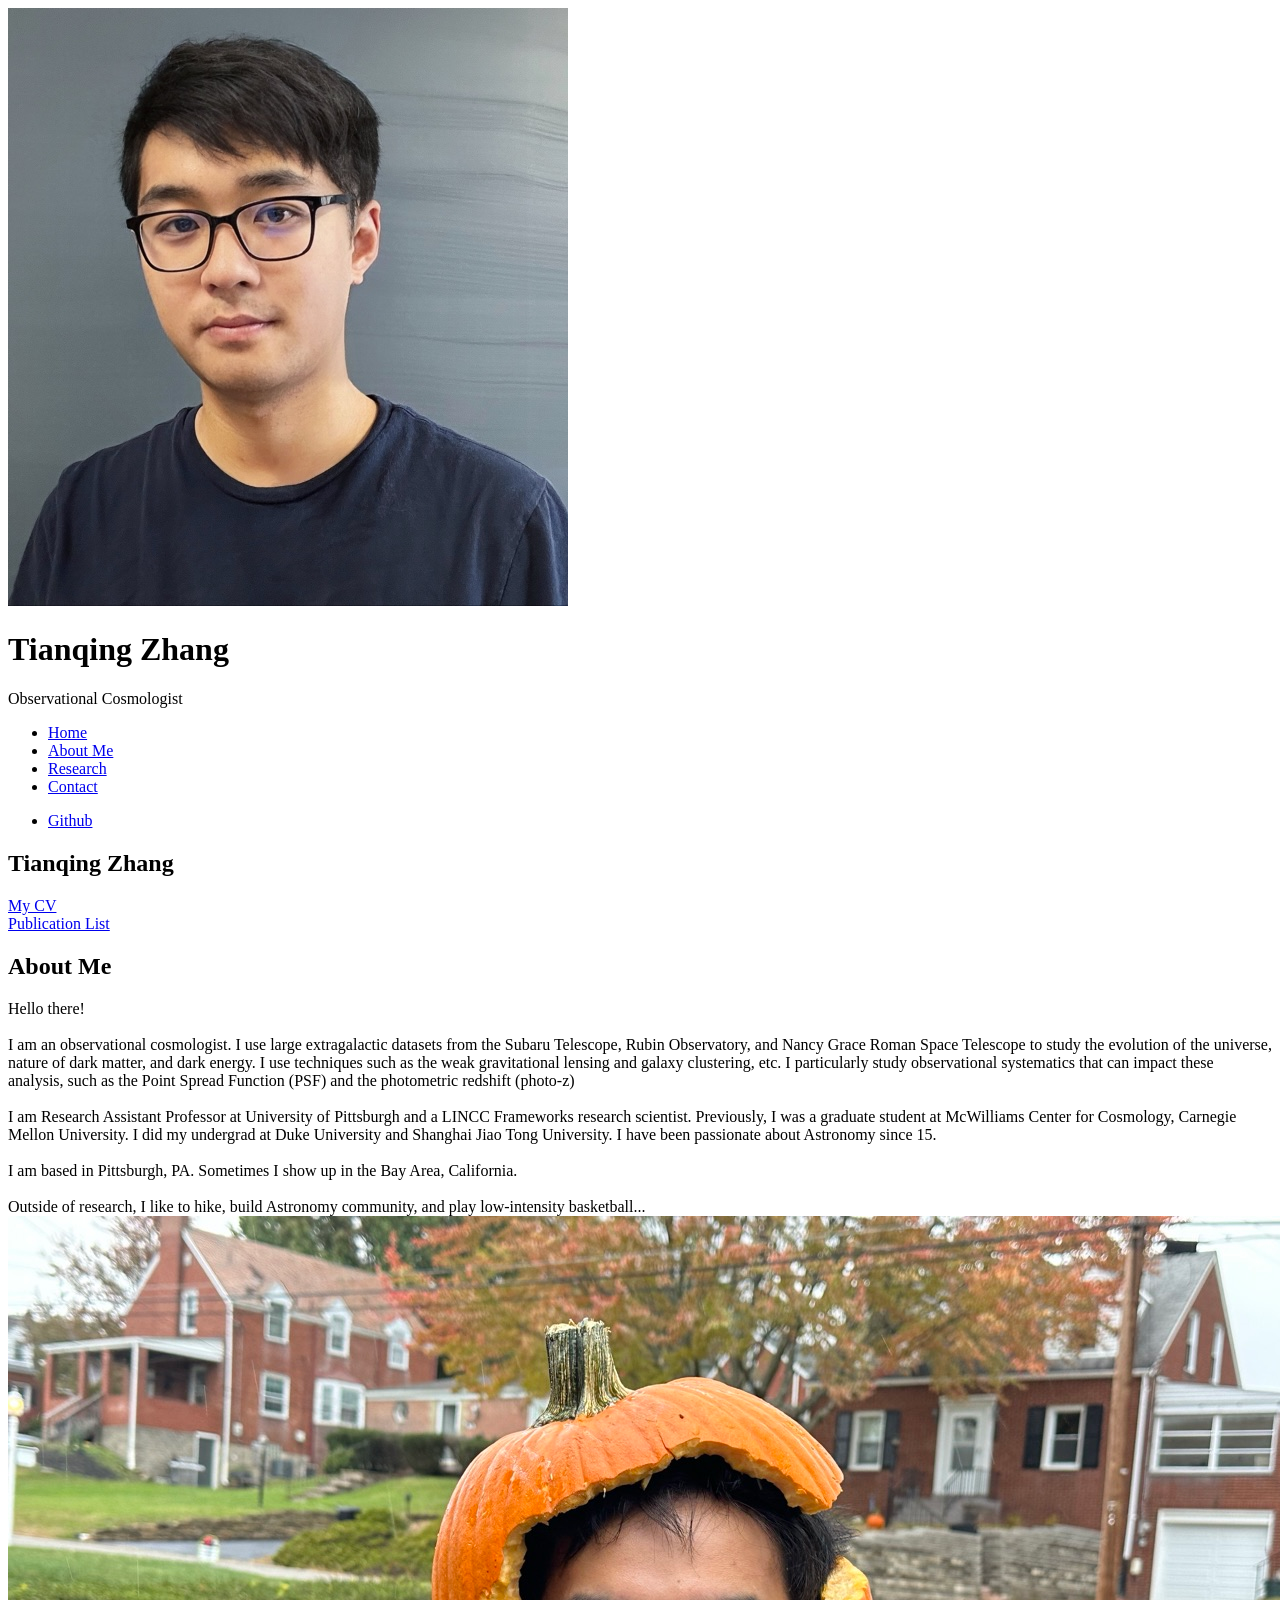
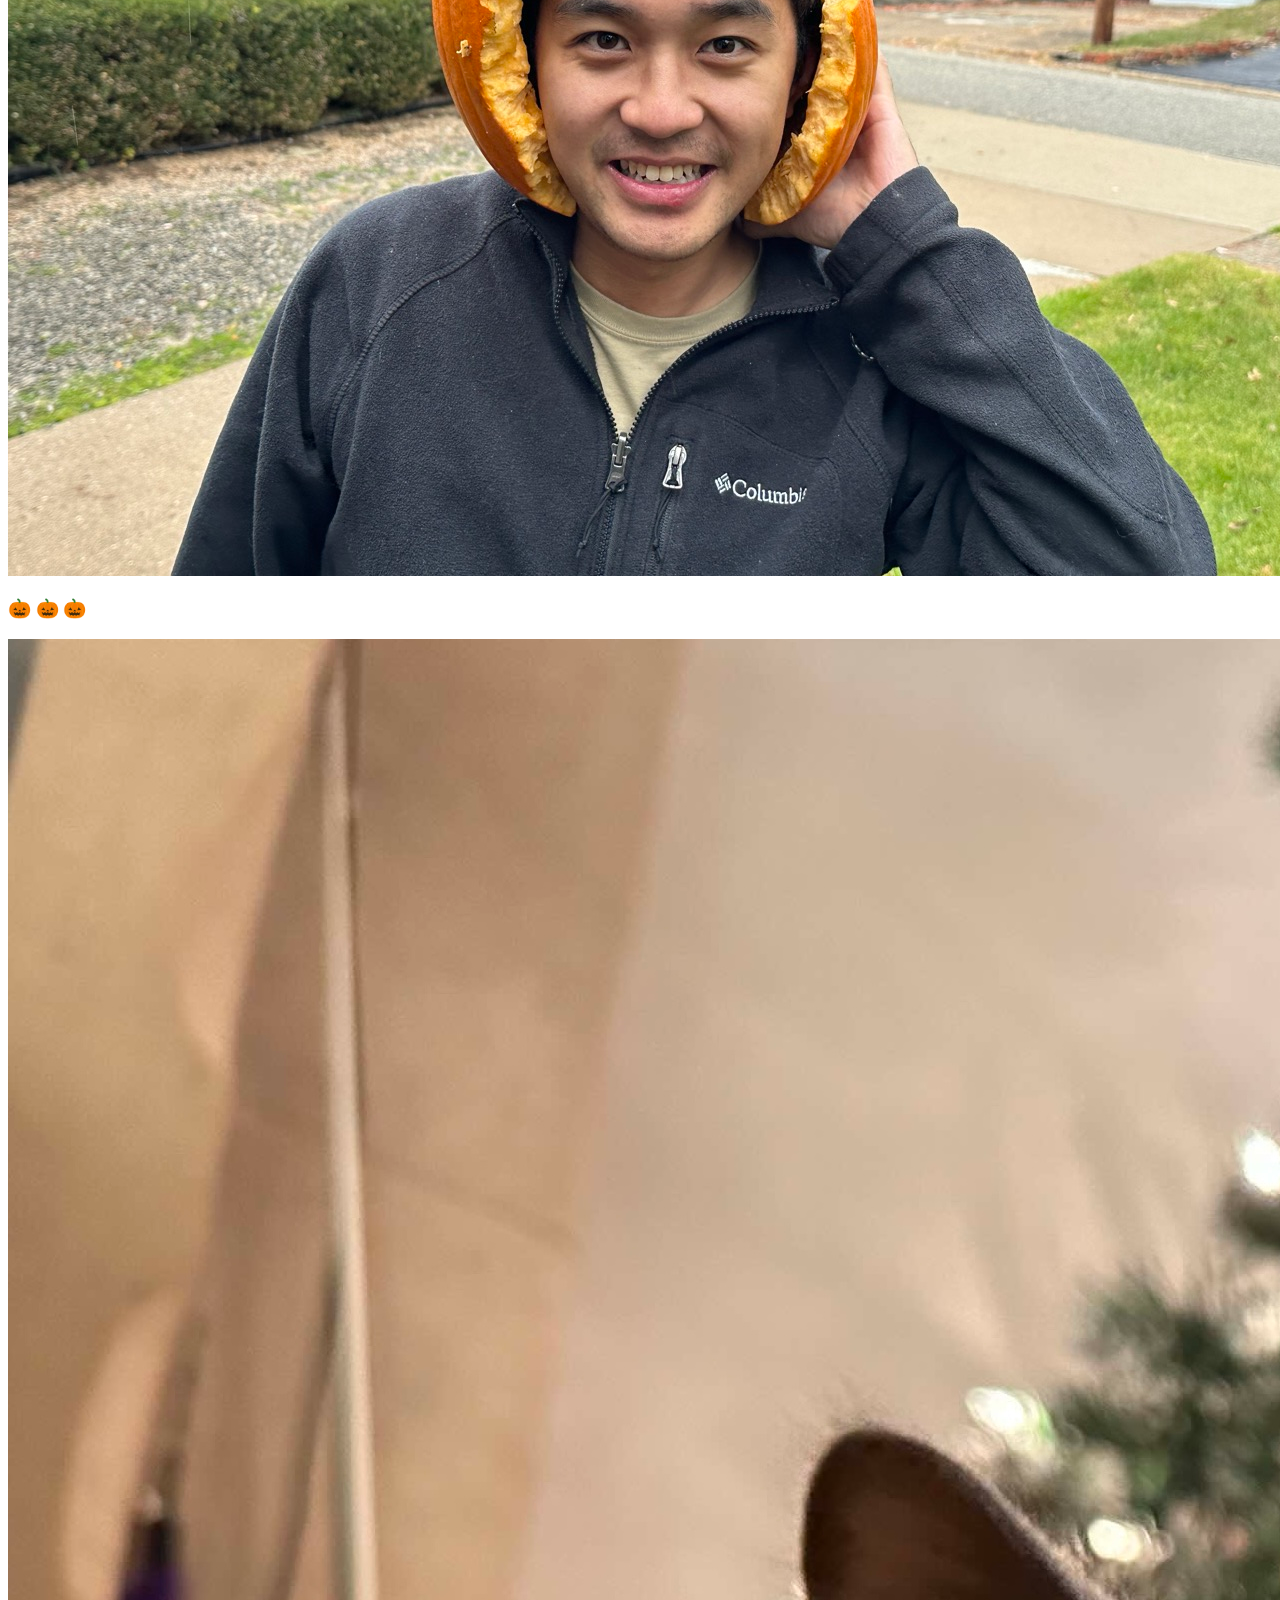
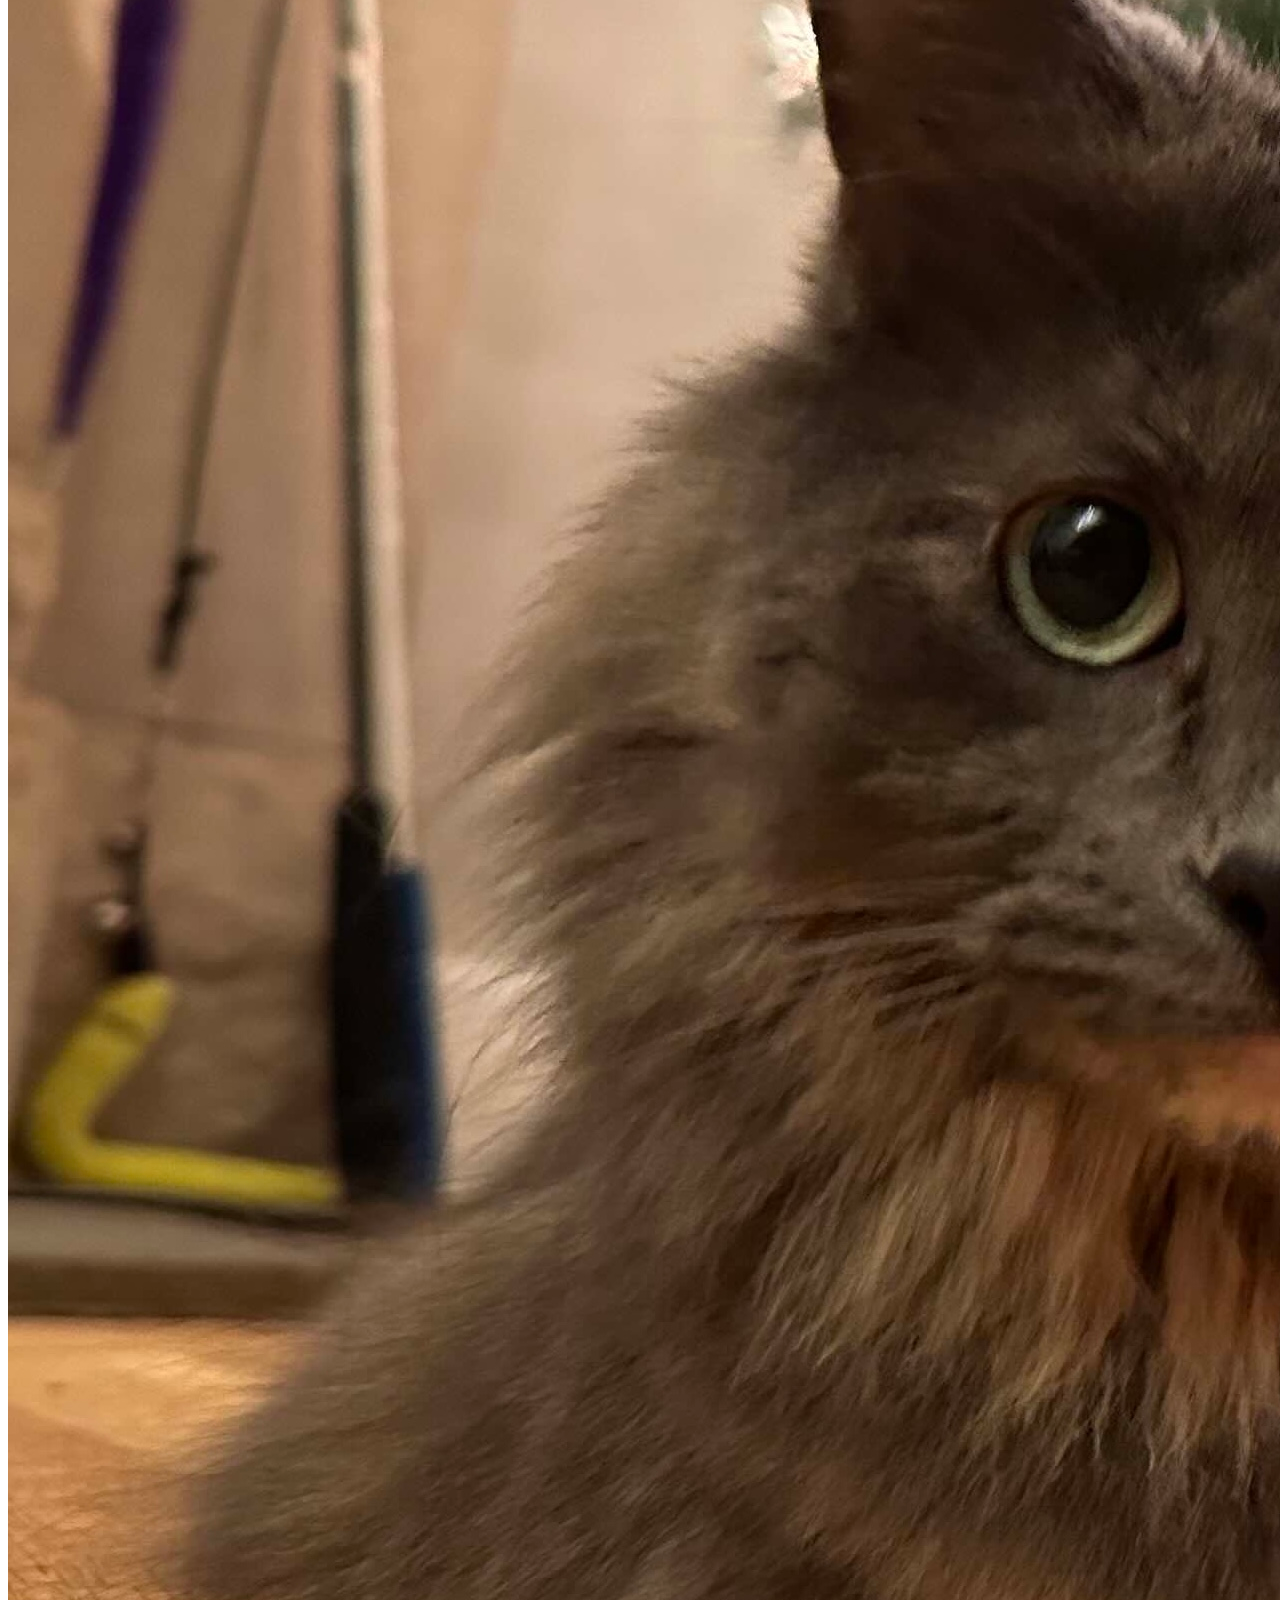
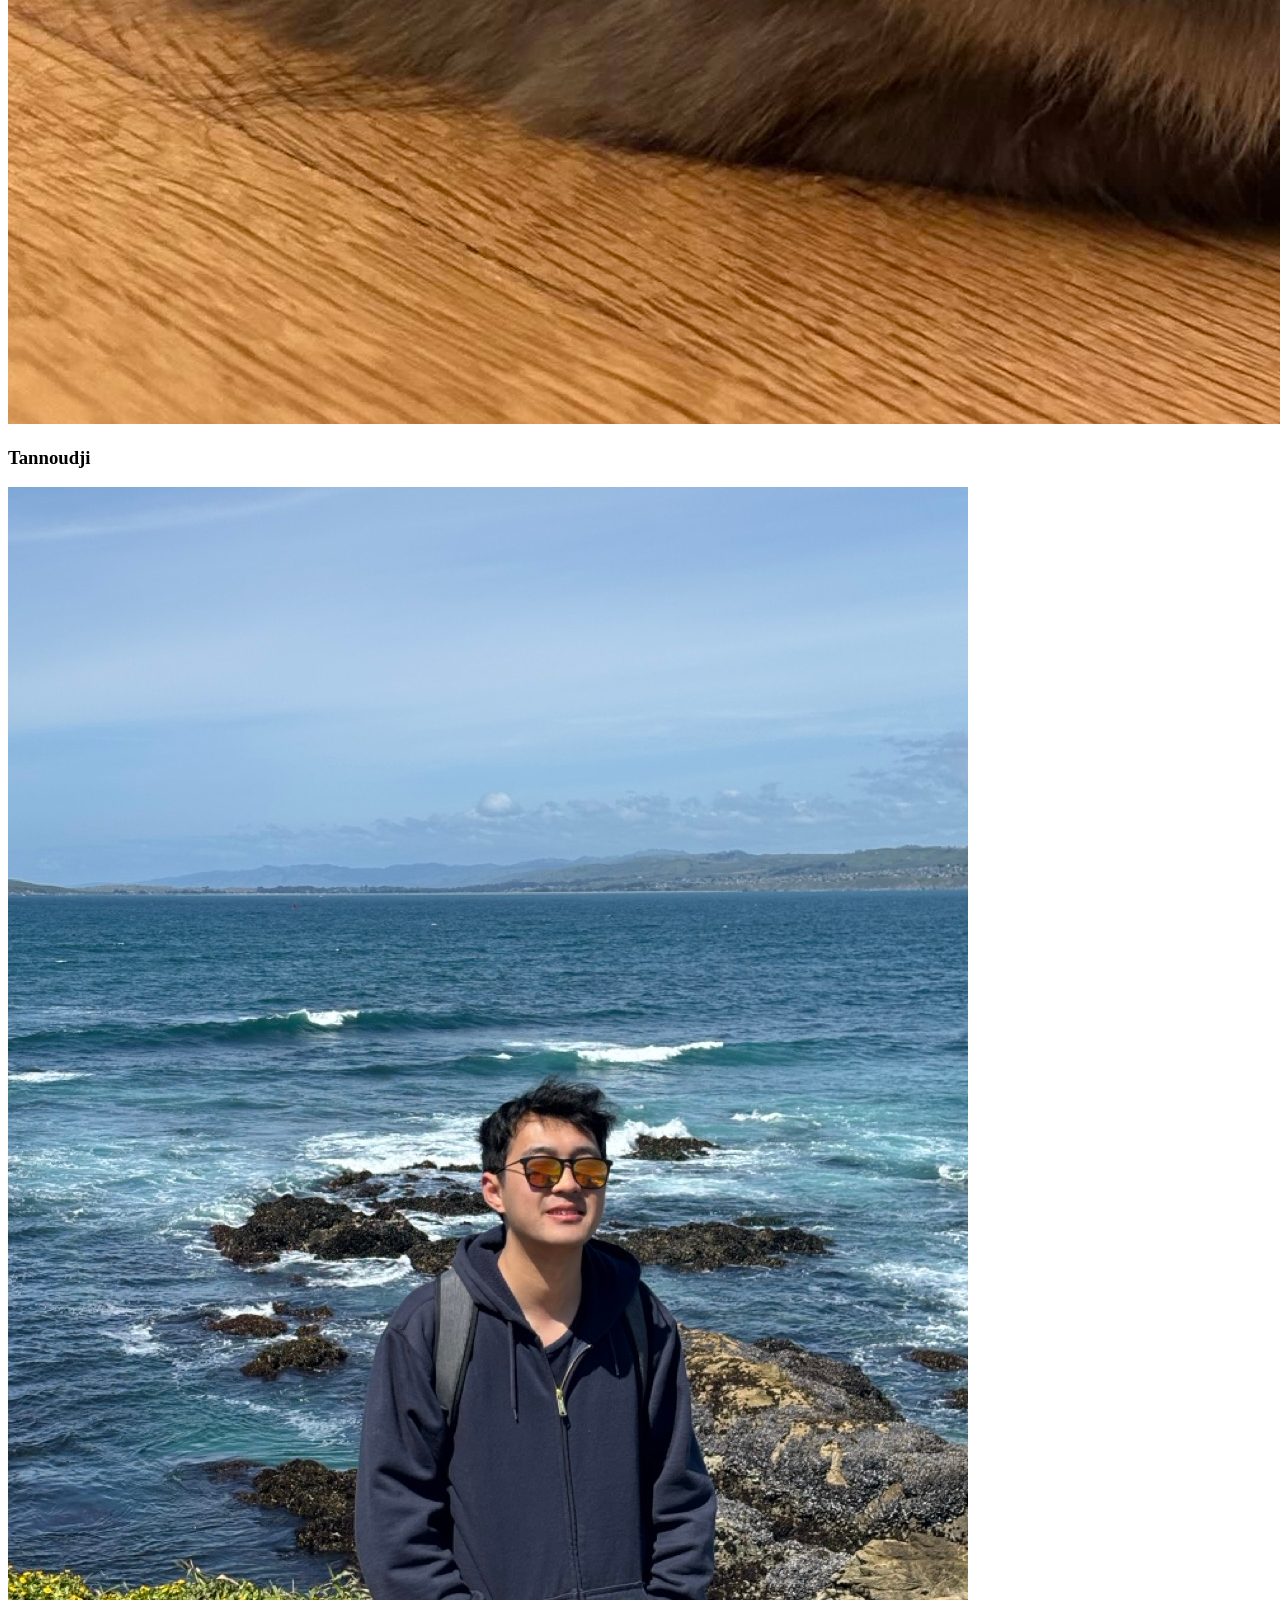
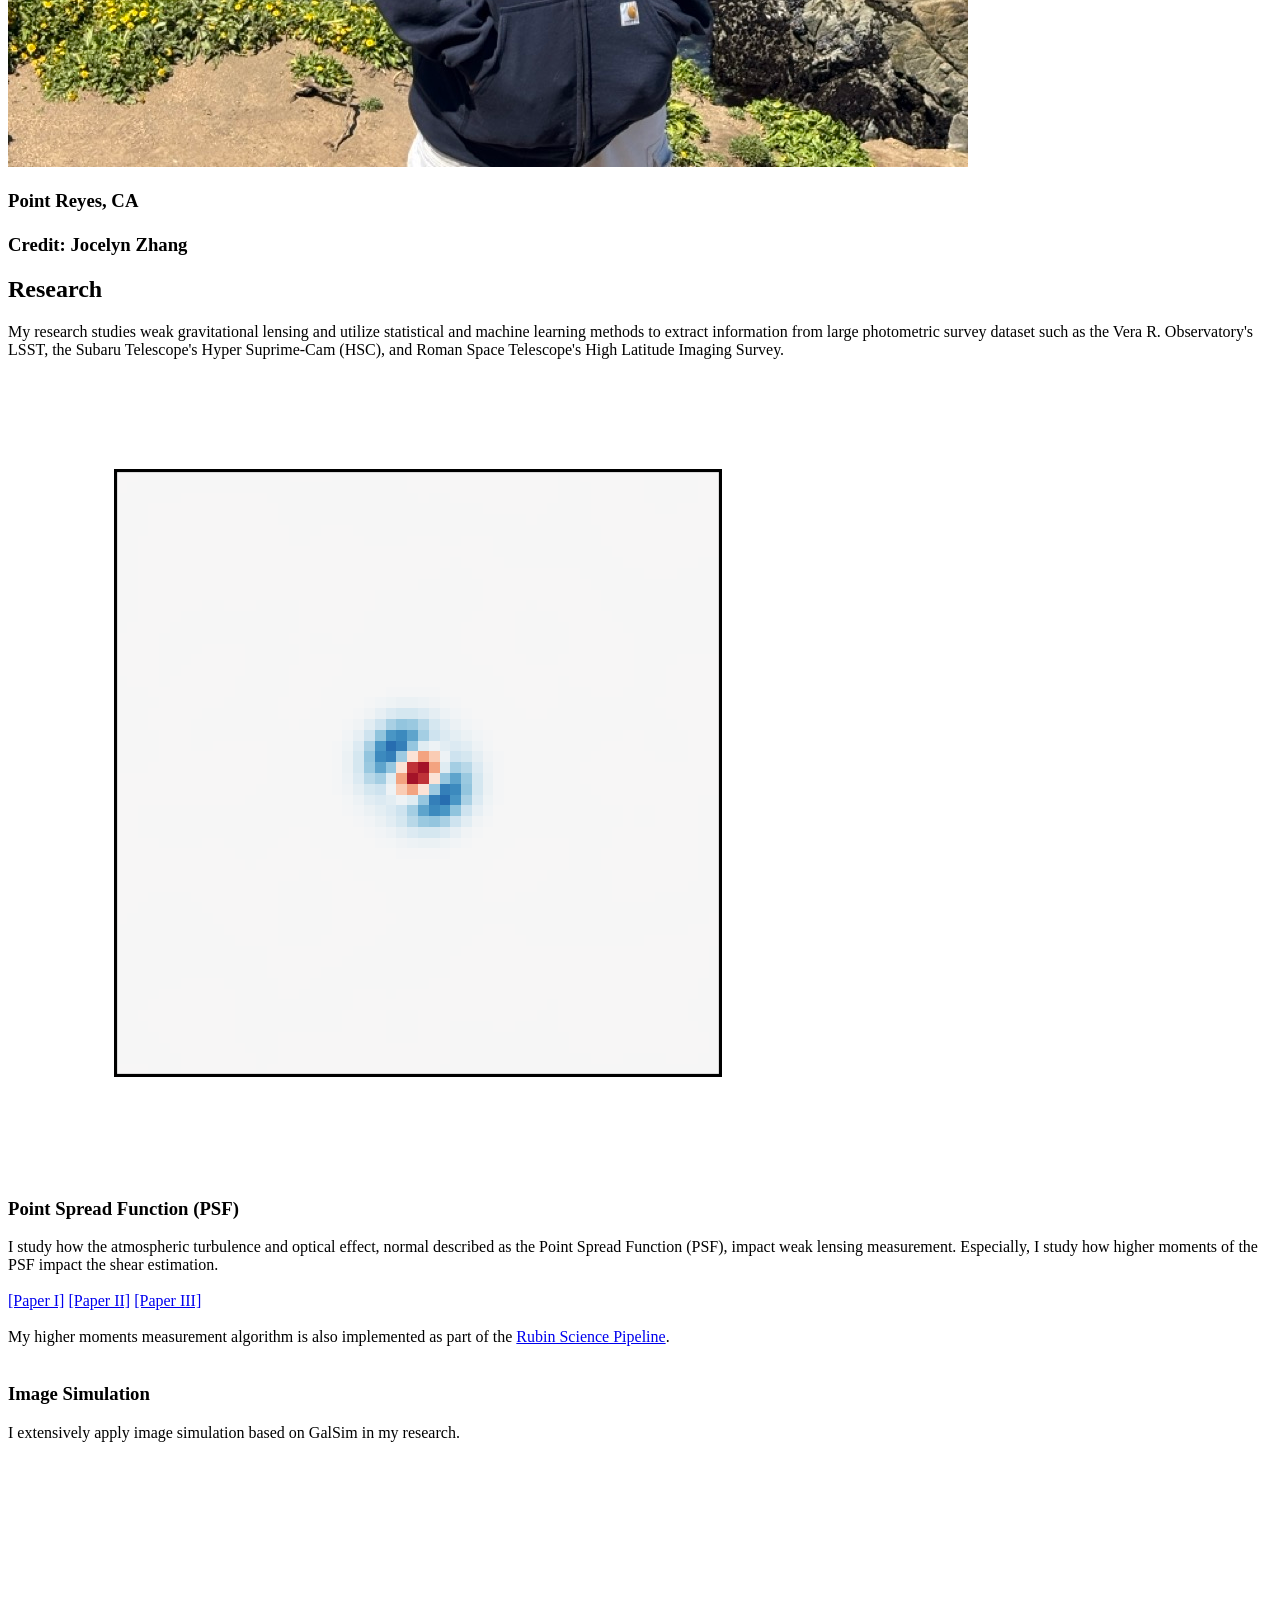
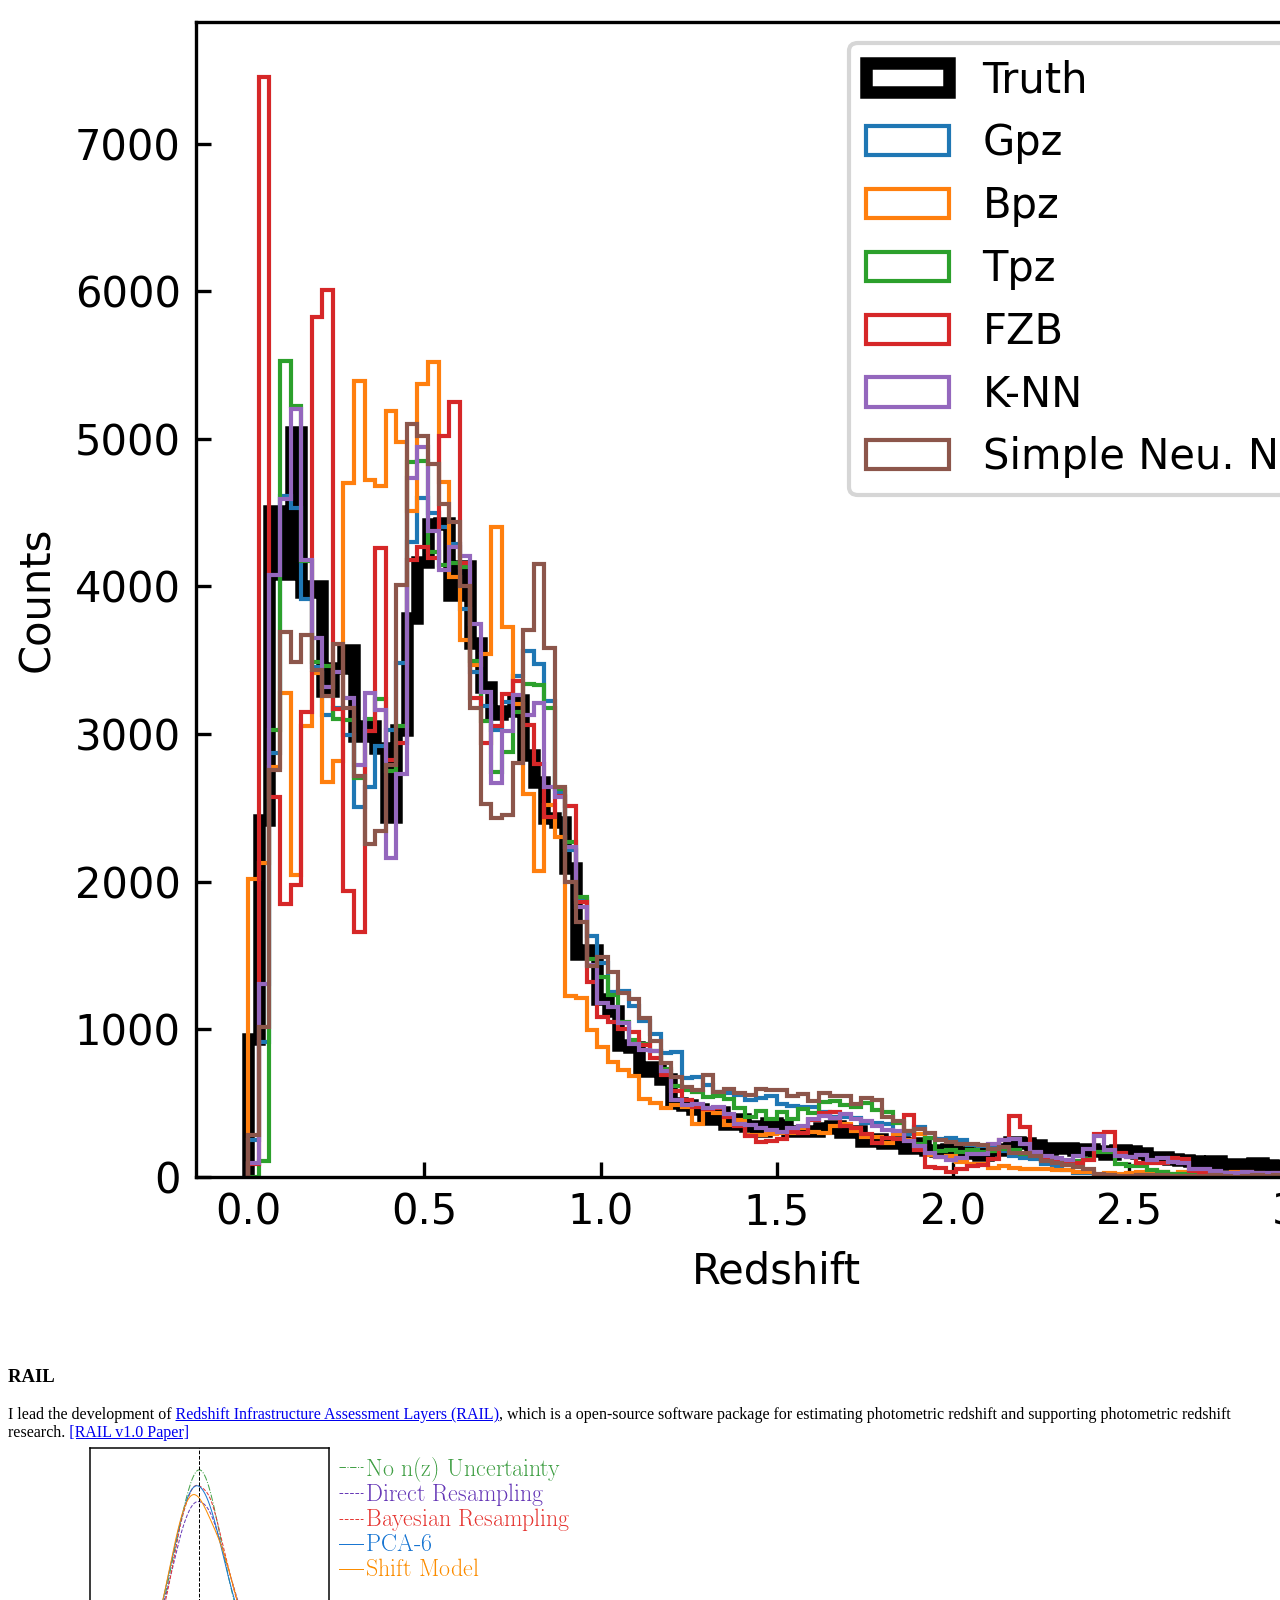
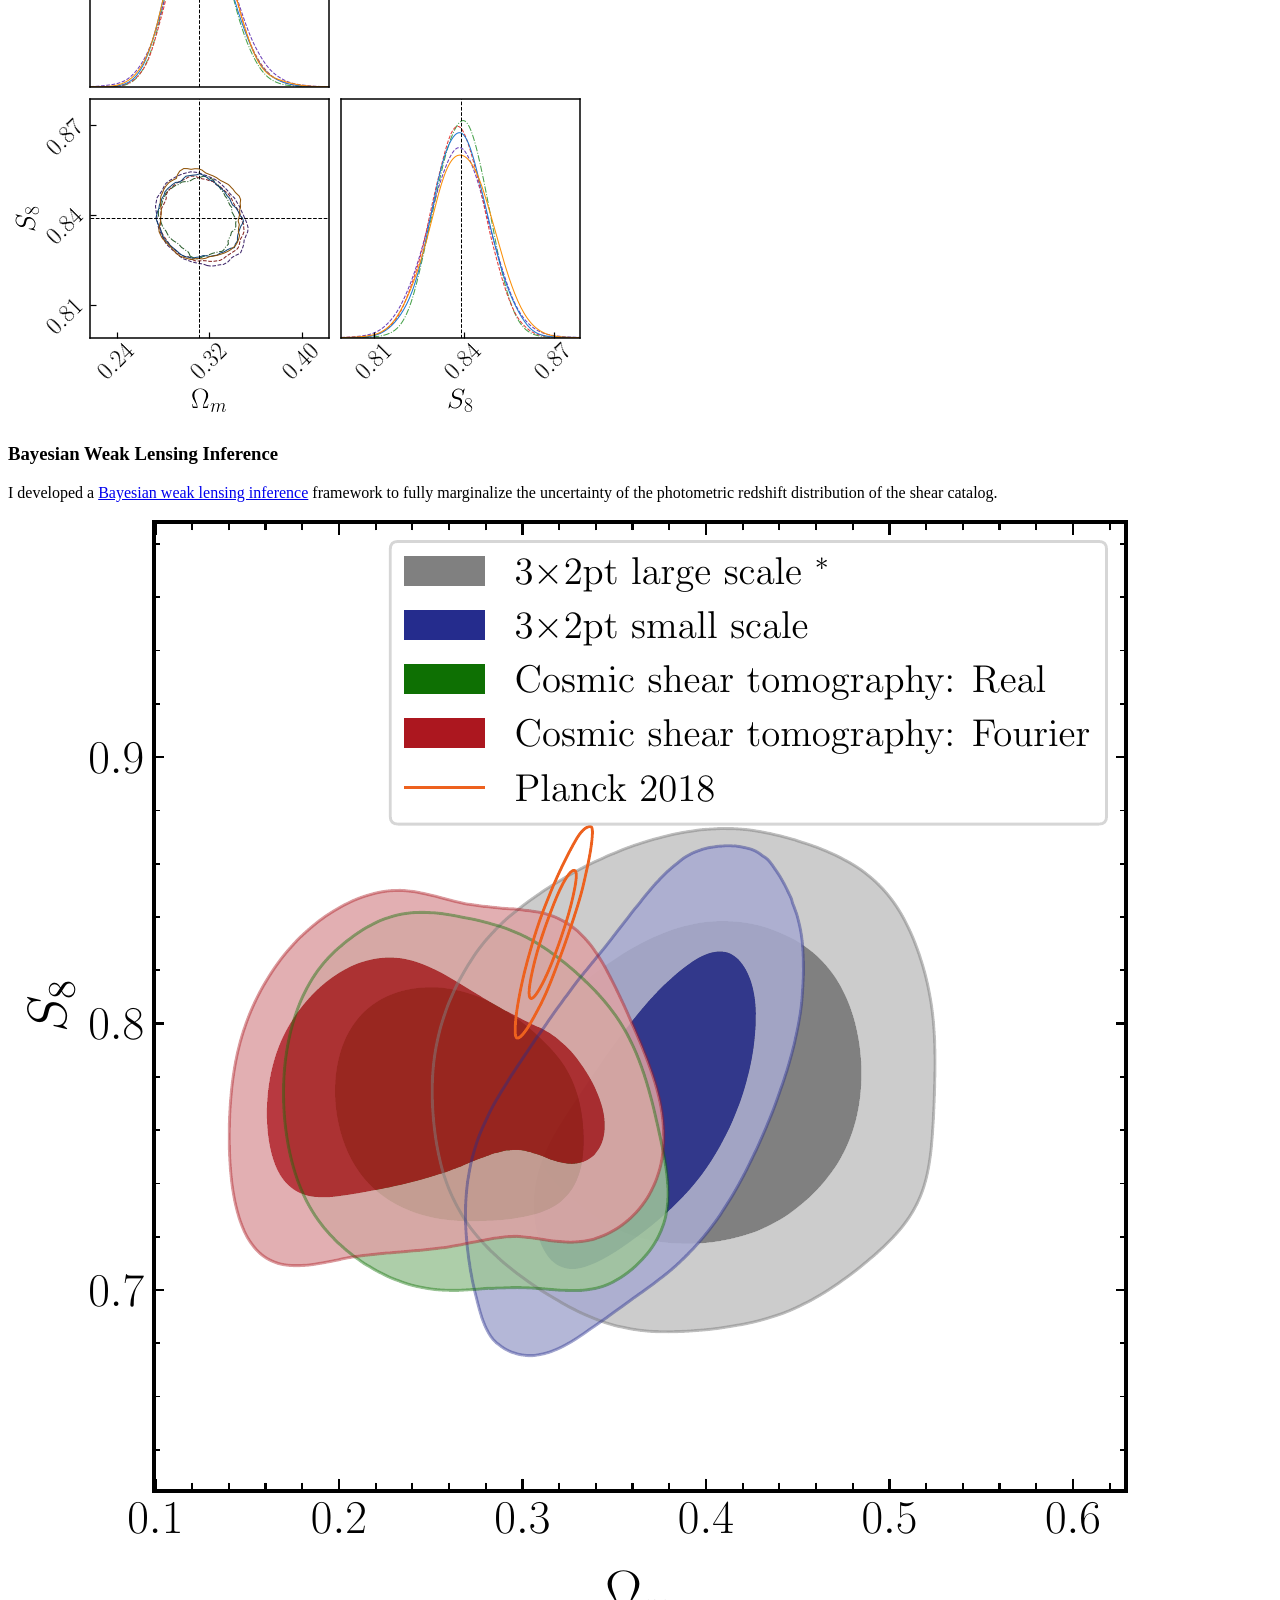
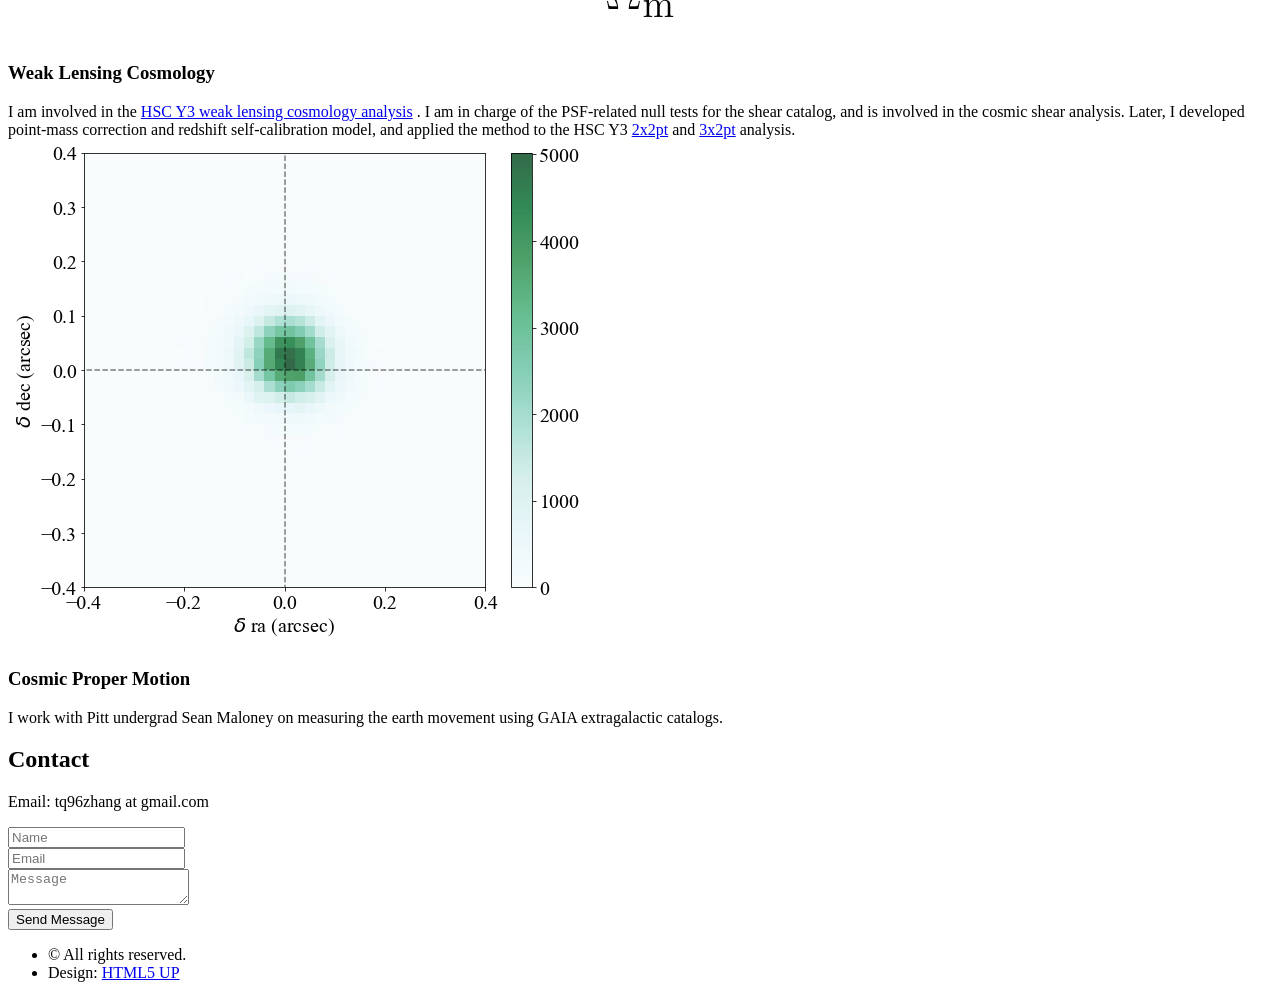
==== index.html @ 36334b1b "update index" ====
<!DOCTYPE HTML>
<!--
	Prologue by HTML5 UP
	html5up.net | @ajlkn
	Free for personal and commercial use under the CCA 3.0 license (html5up.net/license)
-->
<html>
	<head>
		<title>Tianqing Zhang</title>
		<meta charset="utf-8" />
		<meta name="viewport" content="width=device-width, initial-scale=1, user-scalable=no" />
		<link rel="stylesheet" href="assets/css/main.css" />
	</head>
	<body class="is-preload">

		<!-- Header -->
			<div id="header">

				<div class="top">

					<!-- Logo -->
						<div id="logo">
							<span class="image avatar48"><img src="images/tianqing_head.jpeg" alt="" /></span>
							<h1 id="title">Tianqing Zhang </h1>
							<p>Observational Cosmologist</p>
						</div>

					<!-- Nav -->
						<nav id="nav">
							<ul>
								<li><a href="#top" id="top-link"><span class="icon solid fa-home">Home</span></a></li>
								<li><a href="#about" id="about-link"><span class="icon solid fa-user">About Me</span></a></li>
								<li><a href="#research" id="research-link"><span class="icon solid fa-th">Research</span></a></li>
								<li><a href="#contact" id="contact-link"><span class="icon solid fa-envelope">Contact</span></a></li>
							</ul>
						</nav>

				</div>

				<div class="bottom">

					<!-- Social Icons -->
						<ul class="icons">
							<li><a href="https://github.com/ztq1996" class="icon brands fa-github"><span class="label">Github</span></a></li>
						</ul>

				</div>

			</div>

		<!-- Main -->
			<div id="main">

				<!-- Intro -->
					<section id="top" class="one dark cover">
						<div class="container">

							<header>
								<h2 class="alt"><strong>Tianqing Zhang</strong>
							</header>
							<p></p>

							<footer>
								<a href="data/cv_jul_2025.pdf" class="button scrolly">My CV</a>
							</footer>
							<footer>
								<a href="https://inspirehep.net/authors/2704737?ui-citation-summary=true" class="button scrolly">Publication List</a>
							</footer>

						</div>
					</section>


				<!-- About Me -->
					<section id="about" class="two">
							<header>
								<h2>About Me</h2>
							</header>

						<div class="container">

							<div class="row">
								<div class="col-6 col-12-mobile">
									<!-- <p>  -->
									Hello there!  <br> <br>

									I am an observational cosmologist. I use large extragalactic datasets from the Subaru Telescope, Rubin
									Observatory, and Nancy Grace Roman Space Telescope
									to study the evolution of the universe, nature of dark matter, and dark energy. I use techniques such as the weak gravitational lensing and galaxy clustering, etc. I particularly study observational systematics that can impact these analysis, such as the Point Spread Function (PSF) and the photometric redshift (photo-z) <br> <br>

									I am Research Assistant Professor at University of Pittsburgh and a LINCC Frameworks research scientist. Previously, I was a graduate student at McWilliams Center for Cosmology, Carnegie Mellon University. I did my undergrad at Duke University and Shanghai Jiao Tong University. I have been passionate about Astronomy since 15. <br> <br>

									I am based in Pittsburgh, PA. Sometimes I show up in the Bay Area, California. <br> <br>

									Outside of research, I like to hike, build Astronomy community, and play low-intensity basketball...  <br>
									 <!-- </p> -->
									
								</div>
								<div class="col-3 col-12-mobile">
									<article class="item">
										<a href="#" class="image fit"><img src="images/pumpking_head.jpeg" alt="" /></a>
										<header>
											<h3> &#127875 &#127875 &#127875 </h3>
										</header>
										<a href="#" class="image fit"><img src="images/tannoudji.jpeg" alt="" /></a>
										<header>
											<h3> Tannoudji </h3>
										</header>
								</div>
								<div class="col-3 col-12-mobile">
									<article class="item">
										<a href="#" class="image fit"><img src="images/point_reyes.jpeg" alt="" /></a>
										<header>
											<h3> Point Reyes, CA <br> <br>Credit: Jocelyn Zhang</h3>
										</header>
								
								

							</div>

						</div>
					</section>


				<!-- Research -->
					<section id="research" class="three">
						<div class="container">

							<header>
								<h2>Research</h2>
							</header>

							<p>My research studies weak gravitational lensing and utilize statistical and machine learning methods to extract information from large photometric survey dataset such as the Vera R. Observatory's LSST, the Subaru Telescope's Hyper Suprime-Cam (HSC), and Roman Space Telescope's High Latitude Imaging Survey.</p>

							<div class="row">
								<div class="col-6 col-12-mobile">
									<article class="item">
										<a class="image fit"><img src="images/psf_sq.gif" alt="" /></a>
										<header>
											<h3 style="font-weight: bold;">Point Spread Function (PSF)</h3>

												I study how the atmospheric turbulence and optical effect, normal described as the Point Spread Function (PSF), impact weak lensing measurement. Especially, I study how higher moments of the PSF impact the shear estimation. <br> <br>

												<a href="https://arxiv.org/abs/2107.05644" target="_blank">[Paper I]</a>
												
												<a href="https://arxiv.org/abs/2205.07892" target="_blank">[Paper II]</a>

												<a href="https://arxiv.org/abs/2212.03257" target="_blank">[Paper III]</a>  <br> <br>

												My higher moments measurement algorithm is also implemented as part of the <a href="https://github.com/lsst/meas_extensions_shapeHSM" target="_blank">Rubin Science Pipeline</a>.


											
										</header>
									</article>
									<article class="item">
										<a href="https://github.com/LSSTDESC/PSFHOME" class="image fit"><img src="images/rgb4k.png" alt="" /></a>
										<header>
											<h3 style="font-weight: bold;">Image Simulation</h3>

												I extensively apply image simulation based on GalSim in my research. 


										</header>
									</article>

									</article>
									<article class="item">
										<a class="image fit"><img src="images/distribution.png" alt="" /></a>
										<header>
											<h3 style="font-weight: bold;">RAIL</h3> 
											I lead the development of <a href="https://github.com/LSSTDESC/rail" target="_blank">Redshift Infrastructure Assessment Layers (RAIL)</a>, which is a open-source software package for estimating photometric redshift and supporting photometric redshift research. 

											<a href="https://arxiv.org/abs/2505.02928" target="_blank">[RAIL v1.0 Paper]</a>

										</header>
									</article>

								</div>
								<div class="col-6 col-12-mobile">
									<article class="item">
										<a class="image fit"><img src="images/nz_plot.png" alt="" /></a>
										<header>
											<h3 style="font-weight: bold;">Bayesian Weak Lensing Inference</h3>

											I developed a <a href="https://arxiv.org/abs/2206.10169" target="_blank">Bayesian weak lensing inference</a> framework to fully marginalize the uncertainty of the photometric redshift distribution of the shear catalog. 
											
										</header>
									</article>
									<article class="item">
										<a class="image fit"><img src="images/hscy3-cosmology.png" alt="" /></a>
										<header>
											<h3 style="font-weight: bold;">Weak Lensing Cosmology</h3>

											I am involved in the <a href="https://hsc-release.mtk.nao.ac.jp/doc/index.php/wly3/" target="_blank">HSC Y3 weak lensing cosmology analysis</a> . I am in charge of the PSF-related null tests for the shear catalog, and is involved in the cosmic shear analysis. Later, I developed point-mass correction and redshift self-calibration model, and applied the method to the HSC Y3 <a href="https://arxiv.org/abs/2507.01377" target="_blank">2x2pt</a> and <a href="https://arxiv.org/abs/2507.01386" target="_blank">3x2pt</a> analysis. 
										</header>
									</article>
									<article class="item">
										<a class="image fit"><img src="images/parallax.png" alt="" /></a>
										<header>
											<h3 style="font-weight: bold;">Cosmic Proper Motion</h3>

											I work with Pitt undergrad Sean Maloney on measuring the earth movement using GAIA extragalactic catalogs.  
										</header>
									</article>
								</div>


							</div>

						</div>
					</section>


				<!-- Contact -->
					<section id="contact" class="four">
						<div class="container">

							<header>
								<h2>Contact</h2>
							</header>

							<p>Email: tq96zhang at gmail.com</p>

							<form method="post" action="#">
								<div class="row">
									<div class="col-6 col-12-mobile"><input type="text" name="name" placeholder="Name" /></div>
									<div class="col-6 col-12-mobile"><input type="text" name="email" placeholder="Email" /></div>
									<div class="col-12">
										<textarea name="message" placeholder="Message"></textarea>
									</div>
									<div class="col-12">
										<input type="submit" value="Send Message" />
									</div>
								</div>
							</form>

						</div>
					</section>

			</div>

		<!-- Footer -->
			<div id="footer">

				<!-- Copyright -->
					<ul class="copyright">
						<li>&copy; All rights reserved.</li><li>Design: <a href="http://html5up.net">HTML5 UP</a></li>
					</ul>

			</div>

		<!-- Scripts -->
			<script src="assets/js/jquery.min.js"></script>
			<script src="assets/js/jquery.scrolly.min.js"></script>
			<script src="assets/js/jquery.scrollex.min.js"></script>
			<script src="assets/js/browser.min.js"></script>
			<script src="assets/js/breakpoints.min.js"></script>
			<script src="assets/js/util.js"></script>
			<script src="assets/js/main.js"></script>

	</body>
</html>
---- assets/css/main.css ----
@import url("fontawesome-all.min.css");
@import url("https://fonts.googleapis.com/css?family=Source+Sans+Pro:300,300italic,400,600");

/*
	Prologue by HTML5 UP
	html5up.net | @ajlkn
	Free for personal and commercial use under the CCA 3.0 license (html5up.net/license)
*/

html, body, div, span, applet, object,
iframe, h1, h2, h3, h4, h5, h6, p, blockquote,
pre, a, abbr, acronym, address, big, cite,
code, del, dfn, em, img, ins, kbd, q, s, samp,
small, strike, strong, sub, sup, tt, var, b,
u, i, center, dl, dt, dd, ol, ul, li, fieldset,
form, label, legend, table, caption, tbody,
tfoot, thead, tr, th, td, article, aside,
canvas, details, embed, figure, figcaption,
footer, header, hgroup, menu, nav, output, ruby,
section, summary, time, mark, audio, video {
	margin: 0;
	padding: 0;
	border: 0;
	font-size: 100%;
	font: inherit;
	vertical-align: baseline;}

article, aside, details, figcaption, figure,
footer, header, hgroup, menu, nav, section {
	display: block;}

body {
	line-height: 1;
}

ol, ul {
	list-style: none;
}

blockquote, q {
	quotes: none;
}

	blockquote:before, blockquote:after, q:before, q:after {
		content: '';
		content: none;
	}

table {
	border-collapse: collapse;
	border-spacing: 0;
}

body {
	-webkit-text-size-adjust: none;
}

mark {
	background-color: transparent;
	color: inherit;
}

input::-moz-focus-inner {
	border: 0;
	padding: 0;
}

input, select, textarea {
	-moz-appearance: none;
	-webkit-appearance: none;
	-ms-appearance: none;
	appearance: none;
}

/* Basic */

	html {
		box-sizing: border-box;
	}

	*, *:before, *:after {
		box-sizing: inherit;
	}

	body {
		background: #fff;
		font-family: 'Source Sans Pro', sans-serif;
		font-size: 19pt;
		font-weight: 300;
		line-height: 1.75em;
		color: #888;
	}

		body.is-preload *, body.is-preload *:before, body.is-preload *:after {
			-moz-animation: none !important;
			-webkit-animation: none !important;
			-ms-animation: none !important;
			animation: none !important;
			-moz-transition: none !important;
			-webkit-transition: none !important;
			-ms-transition: none !important;
			transition: none !important;
		}

	input, textarea, select {
		font-family: 'Source Sans Pro', sans-serif;
		font-size: 19pt;
		font-weight: 300;
		line-height: 1.75em;
		color: #888;
	}

	h1, h2, h3, h4, h5, h6 {
		font-weight: 300;
		color: #666;
		line-height: 1.5em;
	}

	h1 a, h2 a, h3 a, h4 a, h5 a, h6 a {
		color: inherit;
		text-decoration: none;
	}

		h1 a strong, h2 a strong, h3 a strong, h4 a strong, h5 a strong, h6 a strong {
			color: #333;
		}

	h2 {
		font-size: 2em;
		letter-spacing: -1px;
	}

		h2.alt {
			color: #888;
		}

			h2.alt strong {
				color: #666;
			}

	h3 {
		font-size: 1.5em;
	}

	header {
		margin: 0 0 2em 0;
	}

		header > p {
			margin: 1em 0 0 0;
		}

	footer {
		margin: 2em 0 0 0;
	}

	strong, b {
		font-weight: 300;
		color: #666;
	}

	em, i {
		font-style: italic;
	}

	a {
		text-decoration: none;
		color: inherit;
		border-bottom: dotted 1px rgba(128, 128, 128, 0.5);
		-moz-transition: color 0.35s ease-in-out, border-bottom-color 0.35s ease-in-out;
		-webkit-transition: color 0.35s ease-in-out, border-bottom-color 0.35s ease-in-out;
		-ms-transition: color 0.35s ease-in-out, border-bottom-color 0.35s ease-in-out;
		transition: color 0.35s ease-in-out, border-bottom-color 0.35s ease-in-out;
		outline: 0;
	}

		a:hover {
			color: #E27689;
			border-bottom-color: rgba(255, 255, 255, 0);
		}

	sub {
		position: relative;
		top: 0.5em;
		font-size: 0.8em;
	}

	sup {
		position: relative;
		top: -0.5em;
		font-size: 0.8em;
	}

	hr {
		border: 0;
		border-top: solid 1px #ddd;
	}

	blockquote {
		border-left: solid 0.5em #ddd;
		padding: 1em 0 1em 2em;
		font-style: italic;
	}

	p, ul, ol, dl, table {
		margin-bottom: 2em;
	}

	br.clear {
		clear: both;
	}

/* Container */

	.container {
		margin: 0 auto;
		max-width: 100%;
		width: 1400px;
	}

		@media screen and (min-width: 961px) and (max-width: 1880px) {

			.container {
				width: 1200px;
			}

		}

		@media screen and (min-width: 961px) and (max-width: 1620px) {

			.container {
				width: 960px;
			}

		}

		@media screen and (min-width: 961px) and (max-width: 1320px) {

			.container {
				width: 100%;
			}

		}

		@media screen and (max-width: 960px) {

			.container {
				width: 100%;
			}

		}

		@media screen and (max-width: 736px) {

			.container {
				width: 100%;
			}

		}

/* Row */

	.row {
		display: flex;
		flex-wrap: wrap;
		box-sizing: border-box;
		align-items: stretch;
	}

		.row > * {
			box-sizing: border-box;
		}

		.row.gtr-uniform > * > :last-child {
			margin-bottom: 0;
		}

		.row.aln-left {
			justify-content: flex-start;
		}

		.row.aln-center {
			justify-content: center;
		}

		.row.aln-right {
			justify-content: flex-end;
		}

		.row.aln-top {
			align-items: flex-start;
		}

		.row.aln-middle {
			align-items: center;
		}

		.row.aln-bottom {
			align-items: flex-end;
		}

		.row > .imp {
			order: -1;
		}

		.row > .col-1 {
			width: 8.33333%;
		}

		.row > .off-1 {
			margin-left: 8.33333%;
		}

		.row > .col-2 {
			width: 16.66667%;
		}

		.row > .off-2 {
			margin-left: 16.66667%;
		}

		.row > .col-3 {
			width: 25%;
		}

		.row > .off-3 {
			margin-left: 25%;
		}

		.row > .col-4 {
			width: 33.33333%;
		}

		.row > .off-4 {
			margin-left: 33.33333%;
		}

		.row > .col-5 {
			width: 41.66667%;
		}

		.row > .off-5 {
			margin-left: 41.66667%;
		}

		.row > .col-6 {
			width: 50%;
		}

		.row > .off-6 {
			margin-left: 50%;
		}

		.row > .col-7 {
			width: 58.33333%;
		}

		.row > .off-7 {
			margin-left: 58.33333%;
		}

		.row > .col-8 {
			width: 66.66667%;
		}

		.row > .off-8 {
			margin-left: 66.66667%;
		}

		.row > .col-9 {
			width: 75%;
		}

		.row > .off-9 {
			margin-left: 75%;
		}

		.row > .col-10 {
			width: 83.33333%;
		}

		.row > .off-10 {
			margin-left: 83.33333%;
		}

		.row > .col-11 {
			width: 91.66667%;
		}

		.row > .off-11 {
			margin-left: 91.66667%;
		}

		.row > .col-12 {
			width: 100%;
		}

		.row > .off-12 {
			margin-left: 100%;
		}

		.row.gtr-0 {
			margin-top: 0px;
			margin-left: 0px;
		}

			.row.gtr-0 > * {
				padding: 0px 0 0 0px;
			}

			.row.gtr-0.gtr-uniform {
				margin-top: 0px;
			}

				.row.gtr-0.gtr-uniform > * {
					padding-top: 0px;
				}

		.row.gtr-25 {
			margin-top: -10px;
			margin-left: -10px;
		}

			.row.gtr-25 > * {
				padding: 10px 0 0 10px;
			}

			.row.gtr-25.gtr-uniform {
				margin-top: -10px;
			}

				.row.gtr-25.gtr-uniform > * {
					padding-top: 10px;
				}

		.row.gtr-50 {
			margin-top: -20px;
			margin-left: -20px;
		}

			.row.gtr-50 > * {
				padding: 20px 0 0 20px;
			}

			.row.gtr-50.gtr-uniform {
				margin-top: -20px;
			}

				.row.gtr-50.gtr-uniform > * {
					padding-top: 20px;
				}

		.row {
			margin-top: -40px;
			margin-left: -40px;
		}

			.row > * {
				padding: 40px 0 0 40px;
			}

			.row.gtr-uniform {
				margin-top: -40px;
			}

				.row.gtr-uniform > * {
					padding-top: 40px;
				}

		.row.gtr-150 {
			margin-top: -60px;
			margin-left: -60px;
		}

			.row.gtr-150 > * {
				padding: 60px 0 0 60px;
			}

			.row.gtr-150.gtr-uniform {
				margin-top: -60px;
			}

				.row.gtr-150.gtr-uniform > * {
					padding-top: 60px;
				}

		.row.gtr-200 {
			margin-top: -80px;
			margin-left: -80px;
		}

			.row.gtr-200 > * {
				padding: 80px 0 0 80px;
			}

			.row.gtr-200.gtr-uniform {
				margin-top: -80px;
			}

				.row.gtr-200.gtr-uniform > * {
					padding-top: 80px;
				}

		@media screen and (min-width: 961px) and (max-width: 1880px) {

			.row {
				display: flex;
				flex-wrap: wrap;
				box-sizing: border-box;
				align-items: stretch;
			}

				.row > * {
					box-sizing: border-box;
				}

				.row.gtr-uniform > * > :last-child {
					margin-bottom: 0;
				}

				.row.aln-left {
					justify-content: flex-start;
				}

				.row.aln-center {
					justify-content: center;
				}

				.row.aln-right {
					justify-content: flex-end;
				}

				.row.aln-top {
					align-items: flex-start;
				}

				.row.aln-middle {
					align-items: center;
				}

				.row.aln-bottom {
					align-items: flex-end;
				}

				.row > .imp-wide {
					order: -1;
				}

				.row > .col-1-wide {
					width: 8.33333%;
				}

				.row > .off-1-wide {
					margin-left: 8.33333%;
				}

				.row > .col-2-wide {
					width: 16.66667%;
				}

				.row > .off-2-wide {
					margin-left: 16.66667%;
				}

				.row > .col-3-wide {
					width: 25%;
				}

				.row > .off-3-wide {
					margin-left: 25%;
				}

				.row > .col-4-wide {
					width: 33.33333%;
				}

				.row > .off-4-wide {
					margin-left: 33.33333%;
				}

				.row > .col-5-wide {
					width: 41.66667%;
				}

				.row > .off-5-wide {
					margin-left: 41.66667%;
				}

				.row > .col-6-wide {
					width: 50%;
				}

				.row > .off-6-wide {
					margin-left: 50%;
				}

				.row > .col-7-wide {
					width: 58.33333%;
				}

				.row > .off-7-wide {
					margin-left: 58.33333%;
				}

				.row > .col-8-wide {
					width: 66.66667%;
				}

				.row > .off-8-wide {
					margin-left: 66.66667%;
				}

				.row > .col-9-wide {
					width: 75%;
				}

				.row > .off-9-wide {
					margin-left: 75%;
				}

				.row > .col-10-wide {
					width: 83.33333%;
				}

				.row > .off-10-wide {
					margin-left: 83.33333%;
				}

				.row > .col-11-wide {
					width: 91.66667%;
				}

				.row > .off-11-wide {
					margin-left: 91.66667%;
				}

				.row > .col-12-wide {
					width: 100%;
				}

				.row > .off-12-wide {
					margin-left: 100%;
				}

				.row.gtr-0 {
					margin-top: 0px;
					margin-left: 0px;
				}

					.row.gtr-0 > * {
						padding: 0px 0 0 0px;
					}

					.row.gtr-0.gtr-uniform {
						margin-top: 0px;
					}

						.row.gtr-0.gtr-uniform > * {
							padding-top: 0px;
						}

				.row.gtr-25 {
					margin-top: -10px;
					margin-left: -10px;
				}

					.row.gtr-25 > * {
						padding: 10px 0 0 10px;
					}

					.row.gtr-25.gtr-uniform {
						margin-top: -10px;
					}

						.row.gtr-25.gtr-uniform > * {
							padding-top: 10px;
						}

				.row.gtr-50 {
					margin-top: -20px;
					margin-left: -20px;
				}

					.row.gtr-50 > * {
						padding: 20px 0 0 20px;
					}

					.row.gtr-50.gtr-uniform {
						margin-top: -20px;
					}

						.row.gtr-50.gtr-uniform > * {
							padding-top: 20px;
						}

				.row {
					margin-top: -40px;
					margin-left: -40px;
				}

					.row > * {
						padding: 40px 0 0 40px;
					}

					.row.gtr-uniform {
						margin-top: -40px;
					}

						.row.gtr-uniform > * {
							padding-top: 40px;
						}

				.row.gtr-150 {
					margin-top: -60px;
					margin-left: -60px;
				}

					.row.gtr-150 > * {
						padding: 60px 0 0 60px;
					}

					.row.gtr-150.gtr-uniform {
						margin-top: -60px;
					}

						.row.gtr-150.gtr-uniform > * {
							padding-top: 60px;
						}

				.row.gtr-200 {
					margin-top: -80px;
					margin-left: -80px;
				}

					.row.gtr-200 > * {
						padding: 80px 0 0 80px;
					}

					.row.gtr-200.gtr-uniform {
						margin-top: -80px;
					}

						.row.gtr-200.gtr-uniform > * {
							padding-top: 80px;
						}

		}

		@media screen and (min-width: 961px) and (max-width: 1620px) {

			.row {
				display: flex;
				flex-wrap: wrap;
				box-sizing: border-box;
				align-items: stretch;
			}

				.row > * {
					box-sizing: border-box;
				}

				.row.gtr-uniform > * > :last-child {
					margin-bottom: 0;
				}

				.row.aln-left {
					justify-content: flex-start;
				}

				.row.aln-center {
					justify-content: center;
				}

				.row.aln-right {
					justify-content: flex-end;
				}

				.row.aln-top {
					align-items: flex-start;
				}

				.row.aln-middle {
					align-items: center;
				}

				.row.aln-bottom {
					align-items: flex-end;
				}

				.row > .imp-normal {
					order: -1;
				}

				.row > .col-1-normal {
					width: 8.33333%;
				}

				.row > .off-1-normal {
					margin-left: 8.33333%;
				}

				.row > .col-2-normal {
					width: 16.66667%;
				}

				.row > .off-2-normal {
					margin-left: 16.66667%;
				}

				.row > .col-3-normal {
					width: 25%;
				}

				.row > .off-3-normal {
					margin-left: 25%;
				}

				.row > .col-4-normal {
					width: 33.33333%;
				}

				.row > .off-4-normal {
					margin-left: 33.33333%;
				}

				.row > .col-5-normal {
					width: 41.66667%;
				}

				.row > .off-5-normal {
					margin-left: 41.66667%;
				}

				.row > .col-6-normal {
					width: 50%;
				}

				.row > .off-6-normal {
					margin-left: 50%;
				}

				.row > .col-7-normal {
					width: 58.33333%;
				}

				.row > .off-7-normal {
					margin-left: 58.33333%;
				}

				.row > .col-8-normal {
					width: 66.66667%;
				}

				.row > .off-8-normal {
					margin-left: 66.66667%;
				}

				.row > .col-9-normal {
					width: 75%;
				}

				.row > .off-9-normal {
					margin-left: 75%;
				}

				.row > .col-10-normal {
					width: 83.33333%;
				}

				.row > .off-10-normal {
					margin-left: 83.33333%;
				}

				.row > .col-11-normal {
					width: 91.66667%;
				}

				.row > .off-11-normal {
					margin-left: 91.66667%;
				}

				.row > .col-12-normal {
					width: 100%;
				}

				.row > .off-12-normal {
					margin-left: 100%;
				}

				.row.gtr-0 {
					margin-top: 0px;
					margin-left: 0px;
				}

					.row.gtr-0 > * {
						padding: 0px 0 0 0px;
					}

					.row.gtr-0.gtr-uniform {
						margin-top: 0px;
					}

						.row.gtr-0.gtr-uniform > * {
							padding-top: 0px;
						}

				.row.gtr-25 {
					margin-top: -10px;
					margin-left: -10px;
				}

					.row.gtr-25 > * {
						padding: 10px 0 0 10px;
					}

					.row.gtr-25.gtr-uniform {
						margin-top: -10px;
					}

						.row.gtr-25.gtr-uniform > * {
							padding-top: 10px;
						}

				.row.gtr-50 {
					margin-top: -20px;
					margin-left: -20px;
				}

					.row.gtr-50 > * {
						padding: 20px 0 0 20px;
					}

					.row.gtr-50.gtr-uniform {
						margin-top: -20px;
					}

						.row.gtr-50.gtr-uniform > * {
							padding-top: 20px;
						}

				.row {
					margin-top: -40px;
					margin-left: -40px;
				}

					.row > * {
						padding: 40px 0 0 40px;
					}

					.row.gtr-uniform {
						margin-top: -40px;
					}

						.row.gtr-uniform > * {
							padding-top: 40px;
						}

				.row.gtr-150 {
					margin-top: -60px;
					margin-left: -60px;
				}

					.row.gtr-150 > * {
						padding: 60px 0 0 60px;
					}

					.row.gtr-150.gtr-uniform {
						margin-top: -60px;
					}

						.row.gtr-150.gtr-uniform > * {
							padding-top: 60px;
						}

				.row.gtr-200 {
					margin-top: -80px;
					margin-left: -80px;
				}

					.row.gtr-200 > * {
						padding: 80px 0 0 80px;
					}

					.row.gtr-200.gtr-uniform {
						margin-top: -80px;
					}

						.row.gtr-200.gtr-uniform > * {
							padding-top: 80px;
						}

		}

		@media screen and (min-width: 961px) and (max-width: 1320px) {

			.row {
				display: flex;
				flex-wrap: wrap;
				box-sizing: border-box;
				align-items: stretch;
			}

				.row > * {
					box-sizing: border-box;
				}

				.row.gtr-uniform > * > :last-child {
					margin-bottom: 0;
				}

				.row.aln-left {
					justify-content: flex-start;
				}

				.row.aln-center {
					justify-content: center;
				}

				.row.aln-right {
					justify-content: flex-end;
				}

				.row.aln-top {
					align-items: flex-start;
				}

				.row.aln-middle {
					align-items: center;
				}

				.row.aln-bottom {
					align-items: flex-end;
				}

				.row > .imp-narrow {
					order: -1;
				}

				.row > .col-1-narrow {
					width: 8.33333%;
				}

				.row > .off-1-narrow {
					margin-left: 8.33333%;
				}

				.row > .col-2-narrow {
					width: 16.66667%;
				}

				.row > .off-2-narrow {
					margin-left: 16.66667%;
				}

				.row > .col-3-narrow {
					width: 25%;
				}

				.row > .off-3-narrow {
					margin-left: 25%;
				}

				.row > .col-4-narrow {
					width: 33.33333%;
				}

				.row > .off-4-narrow {
					margin-left: 33.33333%;
				}

				.row > .col-5-narrow {
					width: 41.66667%;
				}

				.row > .off-5-narrow {
					margin-left: 41.66667%;
				}

				.row > .col-6-narrow {
					width: 50%;
				}

				.row > .off-6-narrow {
					margin-left: 50%;
				}

				.row > .col-7-narrow {
					width: 58.33333%;
				}

				.row > .off-7-narrow {
					margin-left: 58.33333%;
				}

				.row > .col-8-narrow {
					width: 66.66667%;
				}

				.row > .off-8-narrow {
					margin-left: 66.66667%;
				}

				.row > .col-9-narrow {
					width: 75%;
				}

				.row > .off-9-narrow {
					margin-left: 75%;
				}

				.row > .col-10-narrow {
					width: 83.33333%;
				}

				.row > .off-10-narrow {
					margin-left: 83.33333%;
				}

				.row > .col-11-narrow {
					width: 91.66667%;
				}

				.row > .off-11-narrow {
					margin-left: 91.66667%;
				}

				.row > .col-12-narrow {
					width: 100%;
				}

				.row > .off-12-narrow {
					margin-left: 100%;
				}

				.row.gtr-0 {
					margin-top: 0px;
					margin-left: 0px;
				}

					.row.gtr-0 > * {
						padding: 0px 0 0 0px;
					}

					.row.gtr-0.gtr-uniform {
						margin-top: 0px;
					}

						.row.gtr-0.gtr-uniform > * {
							padding-top: 0px;
						}

				.row.gtr-25 {
					margin-top: -5px;
					margin-left: -5px;
				}

					.row.gtr-25 > * {
						padding: 5px 0 0 5px;
					}

					.row.gtr-25.gtr-uniform {
						margin-top: -5px;
					}

						.row.gtr-25.gtr-uniform > * {
							padding-top: 5px;
						}

				.row.gtr-50 {
					margin-top: -10px;
					margin-left: -10px;
				}

					.row.gtr-50 > * {
						padding: 10px 0 0 10px;
					}

					.row.gtr-50.gtr-uniform {
						margin-top: -10px;
					}

						.row.gtr-50.gtr-uniform > * {
							padding-top: 10px;
						}

				.row {
					margin-top: -20px;
					margin-left: -20px;
				}

					.row > * {
						padding: 20px 0 0 20px;
					}

					.row.gtr-uniform {
						margin-top: -20px;
					}

						.row.gtr-uniform > * {
							padding-top: 20px;
						}

				.row.gtr-150 {
					margin-top: -30px;
					margin-left: -30px;
				}

					.row.gtr-150 > * {
						padding: 30px 0 0 30px;
					}

					.row.gtr-150.gtr-uniform {
						margin-top: -30px;
					}

						.row.gtr-150.gtr-uniform > * {
							padding-top: 30px;
						}

				.row.gtr-200 {
					margin-top: -40px;
					margin-left: -40px;
				}

					.row.gtr-200 > * {
						padding: 40px 0 0 40px;
					}

					.row.gtr-200.gtr-uniform {
						margin-top: -40px;
					}

						.row.gtr-200.gtr-uniform > * {
							padding-top: 40px;
						}

		}

		@media screen and (max-width: 960px) {

			.row {
				display: flex;
				flex-wrap: wrap;
				box-sizing: border-box;
				align-items: stretch;
			}

				.row > * {
					box-sizing: border-box;
				}

				.row.gtr-uniform > * > :last-child {
					margin-bottom: 0;
				}

				.row.aln-left {
					justify-content: flex-start;
				}

				.row.aln-center {
					justify-content: center;
				}

				.row.aln-right {
					justify-content: flex-end;
				}

				.row.aln-top {
					align-items: flex-start;
				}

				.row.aln-middle {
					align-items: center;
				}

				.row.aln-bottom {
					align-items: flex-end;
				}

				.row > .imp-narrower {
					order: -1;
				}

				.row > .col-1-narrower {
					width: 8.33333%;
				}

				.row > .off-1-narrower {
					margin-left: 8.33333%;
				}

				.row > .col-2-narrower {
					width: 16.66667%;
				}

				.row > .off-2-narrower {
					margin-left: 16.66667%;
				}

				.row > .col-3-narrower {
					width: 25%;
				}

				.row > .off-3-narrower {
					margin-left: 25%;
				}

				.row > .col-4-narrower {
					width: 33.33333%;
				}

				.row > .off-4-narrower {
					margin-left: 33.33333%;
				}

				.row > .col-5-narrower {
					width: 41.66667%;
				}

				.row > .off-5-narrower {
					margin-left: 41.66667%;
				}

				.row > .col-6-narrower {
					width: 50%;
				}

				.row > .off-6-narrower {
					margin-left: 50%;
				}

				.row > .col-7-narrower {
					width: 58.33333%;
				}

				.row > .off-7-narrower {
					margin-left: 58.33333%;
				}

				.row > .col-8-narrower {
					width: 66.66667%;
				}

				.row > .off-8-narrower {
					margin-left: 66.66667%;
				}

				.row > .col-9-narrower {
					width: 75%;
				}

				.row > .off-9-narrower {
					margin-left: 75%;
				}

				.row > .col-10-narrower {
					width: 83.33333%;
				}

				.row > .off-10-narrower {
					margin-left: 83.33333%;
				}

				.row > .col-11-narrower {
					width: 91.66667%;
				}

				.row > .off-11-narrower {
					margin-left: 91.66667%;
				}

				.row > .col-12-narrower {
					width: 100%;
				}

				.row > .off-12-narrower {
					margin-left: 100%;
				}

				.row.gtr-0 {
					margin-top: 0px;
					margin-left: 0px;
				}

					.row.gtr-0 > * {
						padding: 0px 0 0 0px;
					}

					.row.gtr-0.gtr-uniform {
						margin-top: 0px;
					}

						.row.gtr-0.gtr-uniform > * {
							padding-top: 0px;
						}

				.row.gtr-25 {
					margin-top: -5px;
					margin-left: -5px;
				}

					.row.gtr-25 > * {
						padding: 5px 0 0 5px;
					}

					.row.gtr-25.gtr-uniform {
						margin-top: -5px;
					}

						.row.gtr-25.gtr-uniform > * {
							padding-top: 5px;
						}

				.row.gtr-50 {
					margin-top: -10px;
					margin-left: -10px;
				}

					.row.gtr-50 > * {
						padding: 10px 0 0 10px;
					}

					.row.gtr-50.gtr-uniform {
						margin-top: -10px;
					}

						.row.gtr-50.gtr-uniform > * {
							padding-top: 10px;
						}

				.row {
					margin-top: -20px;
					margin-left: -20px;
				}

					.row > * {
						padding: 20px 0 0 20px;
					}

					.row.gtr-uniform {
						margin-top: -20px;
					}

						.row.gtr-uniform > * {
							padding-top: 20px;
						}

				.row.gtr-150 {
					margin-top: -30px;
					margin-left: -30px;
				}

					.row.gtr-150 > * {
						padding: 30px 0 0 30px;
					}

					.row.gtr-150.gtr-uniform {
						margin-top: -30px;
					}

						.row.gtr-150.gtr-uniform > * {
							padding-top: 30px;
						}

				.row.gtr-200 {
					margin-top: -40px;
					margin-left: -40px;
				}

					.row.gtr-200 > * {
						padding: 40px 0 0 40px;
					}

					.row.gtr-200.gtr-uniform {
						margin-top: -40px;
					}

						.row.gtr-200.gtr-uniform > * {
							padding-top: 40px;
						}

		}

		@media screen and (max-width: 736px) {

			.row {
				display: flex;
				flex-wrap: wrap;
				box-sizing: border-box;
				align-items: stretch;
			}

				.row > * {
					box-sizing: border-box;
				}

				.row.gtr-uniform > * > :last-child {
					margin-bottom: 0;
				}

				.row.aln-left {
					justify-content: flex-start;
				}

				.row.aln-center {
					justify-content: center;
				}

				.row.aln-right {
					justify-content: flex-end;
				}

				.row.aln-top {
					align-items: flex-start;
				}

				.row.aln-middle {
					align-items: center;
				}

				.row.aln-bottom {
					align-items: flex-end;
				}

				.row > .imp-mobile {
					order: -1;
				}

				.row > .col-1-mobile {
					width: 8.33333%;
				}

				.row > .off-1-mobile {
					margin-left: 8.33333%;
				}

				.row > .col-2-mobile {
					width: 16.66667%;
				}

				.row > .off-2-mobile {
					margin-left: 16.66667%;
				}

				.row > .col-3-mobile {
					width: 25%;
				}

				.row > .off-3-mobile {
					margin-left: 25%;
				}

				.row > .col-4-mobile {
					width: 33.33333%;
				}

				.row > .off-4-mobile {
					margin-left: 33.33333%;
				}

				.row > .col-5-mobile {
					width: 41.66667%;
				}

				.row > .off-5-mobile {
					margin-left: 41.66667%;
				}

				.row > .col-6-mobile {
					width: 50%;
				}

				.row > .off-6-mobile {
					margin-left: 50%;
				}

				.row > .col-7-mobile {
					width: 58.33333%;
				}

				.row > .off-7-mobile {
					margin-left: 58.33333%;
				}

				.row > .col-8-mobile {
					width: 66.66667%;
				}

				.row > .off-8-mobile {
					margin-left: 66.66667%;
				}

				.row > .col-9-mobile {
					width: 75%;
				}

				.row > .off-9-mobile {
					margin-left: 75%;
				}

				.row > .col-10-mobile {
					width: 83.33333%;
				}

				.row > .off-10-mobile {
					margin-left: 83.33333%;
				}

				.row > .col-11-mobile {
					width: 91.66667%;
				}

				.row > .off-11-mobile {
					margin-left: 91.66667%;
				}

				.row > .col-12-mobile {
					width: 100%;
				}

				.row > .off-12-mobile {
					margin-left: 100%;
				}

				.row.gtr-0 {
					margin-top: 0px;
					margin-left: 0px;
				}

					.row.gtr-0 > * {
						padding: 0px 0 0 0px;
					}

					.row.gtr-0.gtr-uniform {
						margin-top: 0px;
					}

						.row.gtr-0.gtr-uniform > * {
							padding-top: 0px;
						}

				.row.gtr-25 {
					margin-top: -5px;
					margin-left: -5px;
				}

					.row.gtr-25 > * {
						padding: 5px 0 0 5px;
					}

					.row.gtr-25.gtr-uniform {
						margin-top: -5px;
					}

						.row.gtr-25.gtr-uniform > * {
							padding-top: 5px;
						}

				.row.gtr-50 {
					margin-top: -10px;
					margin-left: -10px;
				}

					.row.gtr-50 > * {
						padding: 10px 0 0 10px;
					}

					.row.gtr-50.gtr-uniform {
						margin-top: -10px;
					}

						.row.gtr-50.gtr-uniform > * {
							padding-top: 10px;
						}

				.row {
					margin-top: -20px;
					margin-left: -20px;
				}

					.row > * {
						padding: 20px 0 0 20px;
					}

					.row.gtr-uniform {
						margin-top: -20px;
					}

						.row.gtr-uniform > * {
							padding-top: 20px;
						}

				.row.gtr-150 {
					margin-top: -30px;
					margin-left: -30px;
				}

					.row.gtr-150 > * {
						padding: 30px 0 0 30px;
					}

					.row.gtr-150.gtr-uniform {
						margin-top: -30px;
					}

						.row.gtr-150.gtr-uniform > * {
							padding-top: 30px;
						}

				.row.gtr-200 {
					margin-top: -40px;
					margin-left: -40px;
				}

					.row.gtr-200 > * {
						padding: 40px 0 0 40px;
					}

					.row.gtr-200.gtr-uniform {
						margin-top: -40px;
					}

						.row.gtr-200.gtr-uniform > * {
							padding-top: 40px;
						}

		}

/* Sections/Article */

	section, article {
		margin-bottom: 3em;
	}

		section > :last-child,
		section > .container, section:last-child, article > :last-child,
		article > .container, article:last-child {
			margin-bottom: 0;
		}

		.row > section, .row > article {
			margin-bottom: 0;
		}

/* Image */

	.image {
		display: inline-block;
		border: 0;
	}

		.image img {
			display: block;
			width: 100%;
		}

		.image.avatar48 {
			width: 48px;
			height: 48px;
			background: #f00;
		}

			.image.avatar48 img {
				width: 48px;
				height: 48px;
			}

		.image.fit {
			display: block;
			width: 100%;
		}

		.image.featured {
			display: block;
			width: 100%;
			margin: 0 0 2em 0;
		}

		.image.left {
			float: left;
			margin: 0 2em 2em 0;
		}

		.image.centered {
			display: block;
			margin: 0 0 2em 0;
		}

			.image.centered img {
				margin: 0 auto;
				width: auto;
			}

/* List */

	ul {
		list-style: disc;
		padding-left: 1em;
	}

		ul li {
			padding-left: 0.5em;
		}

	ol {
		list-style: decimal;
		padding-left: 1.25em;
	}

		ol li {
			padding-left: 0.25em;
		}

/* Icons */

	ul.icons {
		cursor: default;
		list-style: none;
		padding-left: 0;
	}

		ul.icons li {
			display: inline-block;
			padding-left: 0;
		}

		ul.icons a {
			display: inline-block;
			width: 2em;
			height: 2em;
			line-height: 2em;
			text-align: center;
			border: 0;
		}

/* Form */

	form label {
		display: block;
		text-align: left;
		margin-bottom: 0.5em;
	}

	form input[type="text"],
	form input[type="email"],
	form input[type="password"],
	form select,
	form textarea {
		position: relative;
		-webkit-appearance: none;
		display: block;
		border: 0;
		outline: 0;
		background: #fff;
		background: rgba(255, 255, 255, 0.75);
		width: 100%;
		border-radius: 0.35em;
		padding: 0.75em 1em 0.75em 1em;
		box-shadow: inset 0 0.1em 0.1em 0 rgba(0, 0, 0, 0.05);
		border: solid 1px rgba(0, 0, 0, 0.15);
		-moz-transition: all 0.35s ease-in-out;
		-webkit-transition: all 0.35s ease-in-out;
		-ms-transition: all 0.35s ease-in-out;
		transition: all 0.35s ease-in-out;
	}

		form input[type="text"]:focus,
		form input[type="email"]:focus,
		form input[type="password"]:focus,
		form select:focus,
		form textarea:focus {
			box-shadow: 0 0 2px 1px #8ebebc;
			background: #fff;
		}

	form input[type="text"],
	form input[type="email"],
	form input[type="password"],
	form select {
		line-height: 1.25em;
	}

	form textarea {
		min-height: 14em;
	}

	form ::-webkit-input-placeholder {
		color: #555 !important;
	}

	form :-moz-placeholder {
		color: #555 !important;
	}

	form ::-moz-placeholder {
		color: #555 !important;
	}

	form :-ms-input-placeholder {
		color: #555 !important;
	}

	form ::-moz-focus-inner {
		border: 0;
	}

/* Table */

	table {
		width: 100%;
		text-align: left;
	}

		table tbody tr:nth-child(2n+2) {
			background: #f4f4f4;
		}

		table td {
			padding: 0.5em 1em 0.5em 1em;
		}

		table th {
			text-align: left;
			padding: 0.5em 1em 0.5em 1em;
			color: #fff;
			background: #222729 url("images/overlay.png");
		}

		table thead {
			background: #444;
			color: #fff;
		}

		table tfoot {
			background: #eee;
		}

/* Button */

	input[type="button"],
	input[type="submit"],
	input[type="reset"],
	button,
	.button {
		position: relative;
		display: inline-block;
		border-radius: 0.35em;
		color: #fff !important;
		text-decoration: none;
		padding: 0.75em 2.5em 0.75em 2.5em;
		background-color: #8ebebc;
		border: 0;
		cursor: pointer;
		background-image: -moz-linear-gradient(top, rgba(0, 0, 0, 0), rgba(0, 0, 0, 0.15)), url("images/overlay.png");
		background-image: -webkit-linear-gradient(top, rgba(0, 0, 0, 0), rgba(0, 0, 0, 0.15)), url("images/overlay.png");
		background-image: -ms-linear-gradient(top, rgba(0, 0, 0, 0), rgba(0, 0, 0, 0.15)), url("images/overlay.png");
		background-image: linear-gradient(top, rgba(0, 0, 0, 0), rgba(0, 0, 0, 0.15)), url("images/overlay.png");
		-moz-transition: background-color 0.35s ease-in-out;
		-webkit-transition: background-color 0.35s ease-in-out;
		-ms-transition: background-color 0.35s ease-in-out;
		transition: background-color 0.35s ease-in-out;
	}

		input[type="button"]:hover,
		input[type="submit"]:hover,
		input[type="reset"]:hover,
		button:hover,
		.button:hover {
			background-color: #9ececc;
		}

		input[type="button"]:active,
		input[type="submit"]:active,
		input[type="reset"]:active,
		button:active,
		.button:active {
			background-color: #7eaeac;
		}

/* Item */

	.item {
		box-shadow: 0 0.05em 0.15em 0 rgba(0, 0, 0, 0.05);
		margin-bottom: 40px;
	}

		.item header {
			background: #fff;
			margin: 0;
			padding: 1em 0 1em 0;
			font-size: 0.8em;
		}

			.item header h3 {
				font-size: 1em;
			}

/* Icons */

	.icon {
		text-decoration: none;
		text-decoration: none;
	}

		.icon:before {
			-moz-osx-font-smoothing: grayscale;
			-webkit-font-smoothing: antialiased;
			display: inline-block;
			font-style: normal;
			font-variant: normal;
			text-rendering: auto;
			line-height: 1;
			text-transform: none !important;
			font-family: 'Font Awesome 5 Free';
			font-weight: 400;
		}

		.icon:before {
			line-height: inherit;
		}

		.icon > .label {
			display: none;
		}

		.icon.solid:before {
			font-weight: 900;
		}

		.icon.brands:before {
			font-family: 'Font Awesome 5 Brands';
		}

/* Header */

	#header {
		display: -moz-flex;
		display: -webkit-flex;
		display: -ms-flex;
		display: flex;
		-moz-flex-direction: column;
		-webkit-flex-direction: column;
		-ms-flex-direction: column;
		flex-direction: column;
		-moz-justify-content: space-between;
		-webkit-justify-content: space-between;
		-ms-justify-content: space-between;
		justify-content: space-between;
		background: #222629 url("images/overlay.png");
		box-shadow: inset -0.25em 0 0.25em 0 rgba(0, 0, 0, 0.1);
		color: #fff;
		height: 100%;
		left: 0;
		overflow-y: auto;
		position: fixed;
		text-align: right;
		top: 0;
		width: 375px;
	}

		#header .top {
			-moz-flex-grow: 1;
			-webkit-flex-grow: 1;
			-ms-flex-grow: 1;
			flex-grow: 1;
		}

		#header .bottom {
			-moz-flex-shrink: 0;
			-webkit-flex-shrink: 0;
			-ms-flex-shrink: 0;
			flex-shrink: 0;
			padding: 1.5em 0 0.75em 0;
		}

			#header .bottom > :last-child {
				margin-bottom: 0;
			}

		#header .icons {
			font-size: 0.8em;
			text-align: center;
		}

			#header .icons a {
				color: #41484c;
				-moz-transition: color 0.35s ease-in-out;
				-webkit-transition: color 0.35s ease-in-out;
				-ms-transition: color 0.35s ease-in-out;
				transition: color 0.35s ease-in-out;
			}

				#header .icons a:hover {
					color: #fff;
				}

	#logo {
		position: relative;
		margin: 1.75em 1.5em 1.5em 1.5em;
		min-height: 48px;
		cursor: default;
	}

		#logo h1 {
			position: relative;
			color: #fff;
			font-weight: 600;
			font-size: 1em;
			line-height: 1em;
		}

		#logo p {
			position: relative;
			display: block;
			font-size: 0.6em;
			color: rgba(255, 255, 255, 0.5);
			line-height: 1.25em;
			margin: 0.5em 0 0 0;
		}

		#logo .image {
			position: absolute;
			left: 0;
			top: 0;
		}

	#nav ul {
		list-style: none;
		padding-left: 0;
		margin-bottom: 0;
	}

		#nav ul li {
			padding-left: 0;
		}

			#nav ul li a {
				display: block;
				padding: 0.5em 1.5em 0.5em 1.5em;
				color: rgba(255, 255, 255, 0.5);
				text-decoration: none;
				outline: 0;
				border: 0;
				-moz-transition: none;
				-webkit-transition: none;
				-ms-transition: none;
				transition: none;
			}

				#nav ul li a span {
					position: relative;
					display: block;
					font-size: 0.8em;
				}

					#nav ul li a span:before {
						position: absolute;
						left: 0;
						color: #41484c;
						text-align: center;
						width: 1.25em;
						line-height: 1.75em;
					}

				#nav ul li a.active {
					background: rgba(0, 0, 0, 0.15);
					box-shadow: inset 0 0 0.25em 0 rgba(0, 0, 0, 0.125);
					color: #fff;
				}

					#nav ul li a.active span:before {
						color: #e27689;
					}

/* Footer */

	#footer {
		margin-left: 375px;
		text-align: center;
		background-color: #dce3e2;
		padding: 3em 0 4em 0;
		box-shadow: inset 0 1px 0 0 rgba(0, 0, 0, 0.05), inset 0 0.1em 0.1em 0 rgba(0, 0, 0, 0.025);
		font-size: 0.8em;
	}

		#footer .copyright {
			cursor: default;
			margin: 0;
		}

			#footer .copyright li {
				display: inline-block;
				line-height: 1em;
				border-left: solid 1px rgba(128, 128, 128, 0.35);
				padding: 0 0 0 0.5em;
				margin: 0 0 0 0.5em;
			}

				#footer .copyright li:first-child {
					border-left: 0;
					padding-left: 0;
					margin-left: 0;
				}

/* Main */

	#main {
		margin-left: 375px;
	}

		#main > section {
			margin: 0;
			overflow: hidden;
			padding: 4em 0;
			box-shadow: inset 0 1px 0 0 rgba(0, 0, 0, 0.05), inset 0 0.1em 0.1em 0 rgba(0, 0, 0, 0.025);
			text-align: center;
			background-image: url("images/overlay.png");
		}

			#main > section.dark {
				color: #ddd;
				color: rgba(255, 255, 255, 0.75);
			}

				#main > section.dark h2, #main > section.dark h3, #main > section.dark h4, #main > section.dark h5, #main > section.dark h6 {
					color: inherit;
				}

				#main > section.dark strong {
					color: #fff;
					border-color: inherit;
				}

				#main > section.dark a {
					color: #fff;
					border-color: inherit;
				}

					#main > section.dark a:hover {
						border-bottom-color: rgba(255, 255, 255, 0);
					}

			#main > section.cover {
				padding: 10em 0;
				background-size: cover;
				background-position: center center;
			}

			#main > section.one {
				background-color: #81918E;
				background-image: url("../../images/banner.jpg");
			}

			#main > section.two {
				background-color: #f5fafa;
			}

			#main > section.three {
				background-color: #ecf1f1;
			}

			#main > section.four {
				background-color: #e8edec;
			}

/* Wide */

	@media screen and (min-width: 961px) and (max-width: 1880px) {

		/* Basic */

			body, input, textarea, select {
				font-size: 17pt;
			}

		/* Header */

			#header {
				width: 300px;
			}

		/* Footer */

			#footer {
				margin-left: 300px;
			}

		/* Main */

			#main {
				margin-left: 300px;
			}

	}

/* Normal */

	@media screen and (min-width: 961px) and (max-width: 1620px) {

		/* Main */

			#main > section {
				padding: 3em 0;
			}

			#main section.cover {
				padding: 5em 0;
			}

	}

/* Narrow */

	@media screen and (min-width: 961px) and (max-width: 1320px) {

		/* Basic */

			body, input, textarea, select {
				font-size: 16pt;
			}

			.container {
				padding: 0 2em 0 2em;
			}

		/* Icons */

			ul.icons li a {
				width: 1.75em;
			}

		/* Item */

			.item {
				margin-bottom: 20px;
			}

		/* Header */

			#header {
				width: 20%;
			}

			#logo .image {
				position: relative;
				margin: 0 0 0.5em 0;
			}

			#nav ul li a {
				font-size: 0.8em;
				padding-top: 0.5em;
				padding-bottom: 0.5em;
			}

				#nav ul li a span {
					padding-right: 2.25em;
				}

					#nav ul li a span:before {
						left: 100%;
						margin-left: -1.25em;
						line-height: 2.25em;
					}

		/* Footer */

			#footer {
				margin-left: 20%;
			}

		/* Main */

			#main {
				margin-left: 20%;
			}

	}

/* Narrower */

	#headerToggle {
		display: none;
	}

	@media screen and (max-width: 960px) {

		/* Basic */

			html, body {
				overflow-x: hidden;
			}

			body, input, textarea, select {
				font-size: 16pt;
			}

			header br {
				display: none;
			}

			.container {
				padding: 0 2em 0 2em;
			}

		/* Item */

			.item {
				margin-bottom: 15px;
			}

		/* Icons */

			ul.icons a {
				width: 1.75em;
				font-size: 1.25em;
			}

		/* Header */

			#header {
				-moz-backface-visibility: hidden;
				-webkit-backface-visibility: hidden;
				-ms-backface-visibility: hidden;
				backface-visibility: hidden;
				-moz-transform: translateX(-275px);
				-webkit-transform: translateX(-275px);
				-ms-transform: translateX(-275px);
				transform: translateX(-275px);
				-moz-transition: -moz-transform 0.5s ease;
				-webkit-transition: -webkit-transform 0.5s ease;
				-ms-transition: -ms-transform 0.5s ease;
				transition: transform 0.5s ease;
				-webkit-overflow-scrolling: touch;
				display: block;
				height: 100%;
				left: 0;
				overflow-y: auto;
				position: fixed;
				top: 0;
				width: 275px;
				z-index: 10002;
				width: 275px;
				background: #222729 url("images/overlay.png");
				box-shadow: inset -0.25em 0 0.25em 0 rgba(0, 0, 0, 0.125);
			}

				#header .top {
					position: relative;
				}

				#header .bottom {
					border-top: solid 1px rgba(255, 255, 255, 0.05);
					box-shadow: 0 -1px 0 0 rgba(0, 0, 0, 0.15);
					padding-top: 2em;
					margin-top: 2em;
					position: relative;
				}

			#logo {
				margin: 1.5em 1.25em 1.25em 1.25em;
			}

			#nav ul li a {
				padding: 0.5em 1.25em 0.5em 1.25em;
			}

			#headerToggle {
				-moz-backface-visibility: hidden;
				-webkit-backface-visibility: hidden;
				-ms-backface-visibility: hidden;
				backface-visibility: hidden;
				-moz-transition: -moz-transform 0.5s ease;
				-webkit-transition: -webkit-transform 0.5s ease;
				-ms-transition: -ms-transform 0.5s ease;
				transition: transform 0.5s ease;
				display: block;
				height: 2.25em;
				left: 0;
				position: fixed;
				top: 0;
				width: 3.25em;
				z-index: 10001;
			}

				#headerToggle .toggle {
					text-decoration: none;
					position: absolute;
					left: 0;
					top: 0;
					width: 100%;
					height: 100%;
					outline: 0;
					border: 0;
				}

					#headerToggle .toggle:before {
						-moz-osx-font-smoothing: grayscale;
						-webkit-font-smoothing: antialiased;
						display: inline-block;
						font-style: normal;
						font-variant: normal;
						text-rendering: auto;
						line-height: 1;
						text-transform: none !important;
						font-family: 'Font Awesome 5 Free';
						font-weight: 900;
					}

					#headerToggle .toggle:before {
						text-decoration: none;
						content: '\f0c9';
						color: #fff;
						font-size: 18px;
						background: rgba(128, 136, 144, 0.5);
						border-radius: 0.35em;
						text-align: center;
						position: absolute;
						left: 0.5em;
						top: 0.5em;
						display: block;
						width: 3.25em;
						height: 2.25em;
						line-height: 2.25em;
					}

			body.header-visible #main {
				-moz-transform: translateX(275px);
				-webkit-transform: translateX(275px);
				-ms-transform: translateX(275px);
				transform: translateX(275px);
			}

			body.header-visible #headerToggle {
				-moz-transform: translateX(275px);
				-webkit-transform: translateX(275px);
				-ms-transform: translateX(275px);
				transform: translateX(275px);
			}

			body.header-visible #header {
				-moz-transform: translateX(0);
				-webkit-transform: translateX(0);
				-ms-transform: translateX(0);
				transform: translateX(0);
			}

		/* Footer */

			#footer {
				margin-left: 0;
			}

		/* Main */

			#main {
				-moz-backface-visibility: hidden;
				-webkit-backface-visibility: hidden;
				-ms-backface-visibility: hidden;
				backface-visibility: hidden;
				-moz-transition: -moz-transform 0.5s ease;
				-webkit-transition: -webkit-transform 0.5s ease;
				-ms-transition: -ms-transform 0.5s ease;
				transition: transform 0.5s ease;
				padding-bottom: 1px;
				margin-left: 0;
			}

				#main > section {
					padding: 3em 0;
				}

				#main section.cover {
					padding: 4em 0;
				}

	}

/* Mobile */

	@media screen and (max-width: 736px) {

		/* Basic */

			body, input, textarea, select {
				font-size: 14pt;
			}

			h2 {
				font-size: 1.5em;
				letter-spacing: 0;
				font-weight: 300;
			}

			.container {
				padding: 0 15px 0 15px;
			}

		/* List */

			ul.icons a {
				width: 2em;
				font-size: 1.25em;
			}

		/* Main */

			#main > section {
				padding: 2em 0;
			}

			#main section.cover {
				padding: 4em 0em;
			}

				#main section.cover header {
					padding: 0 1em;
				}

		/* Footer */

			#footer .copyright li {
				display: block;
				line-height: 1.25em;
				border: 0;
				padding: 0;
				margin: 1em 0 0 0;
			}

				#footer .copyright li:first-child {
					margin-top: 0;
				}

	}
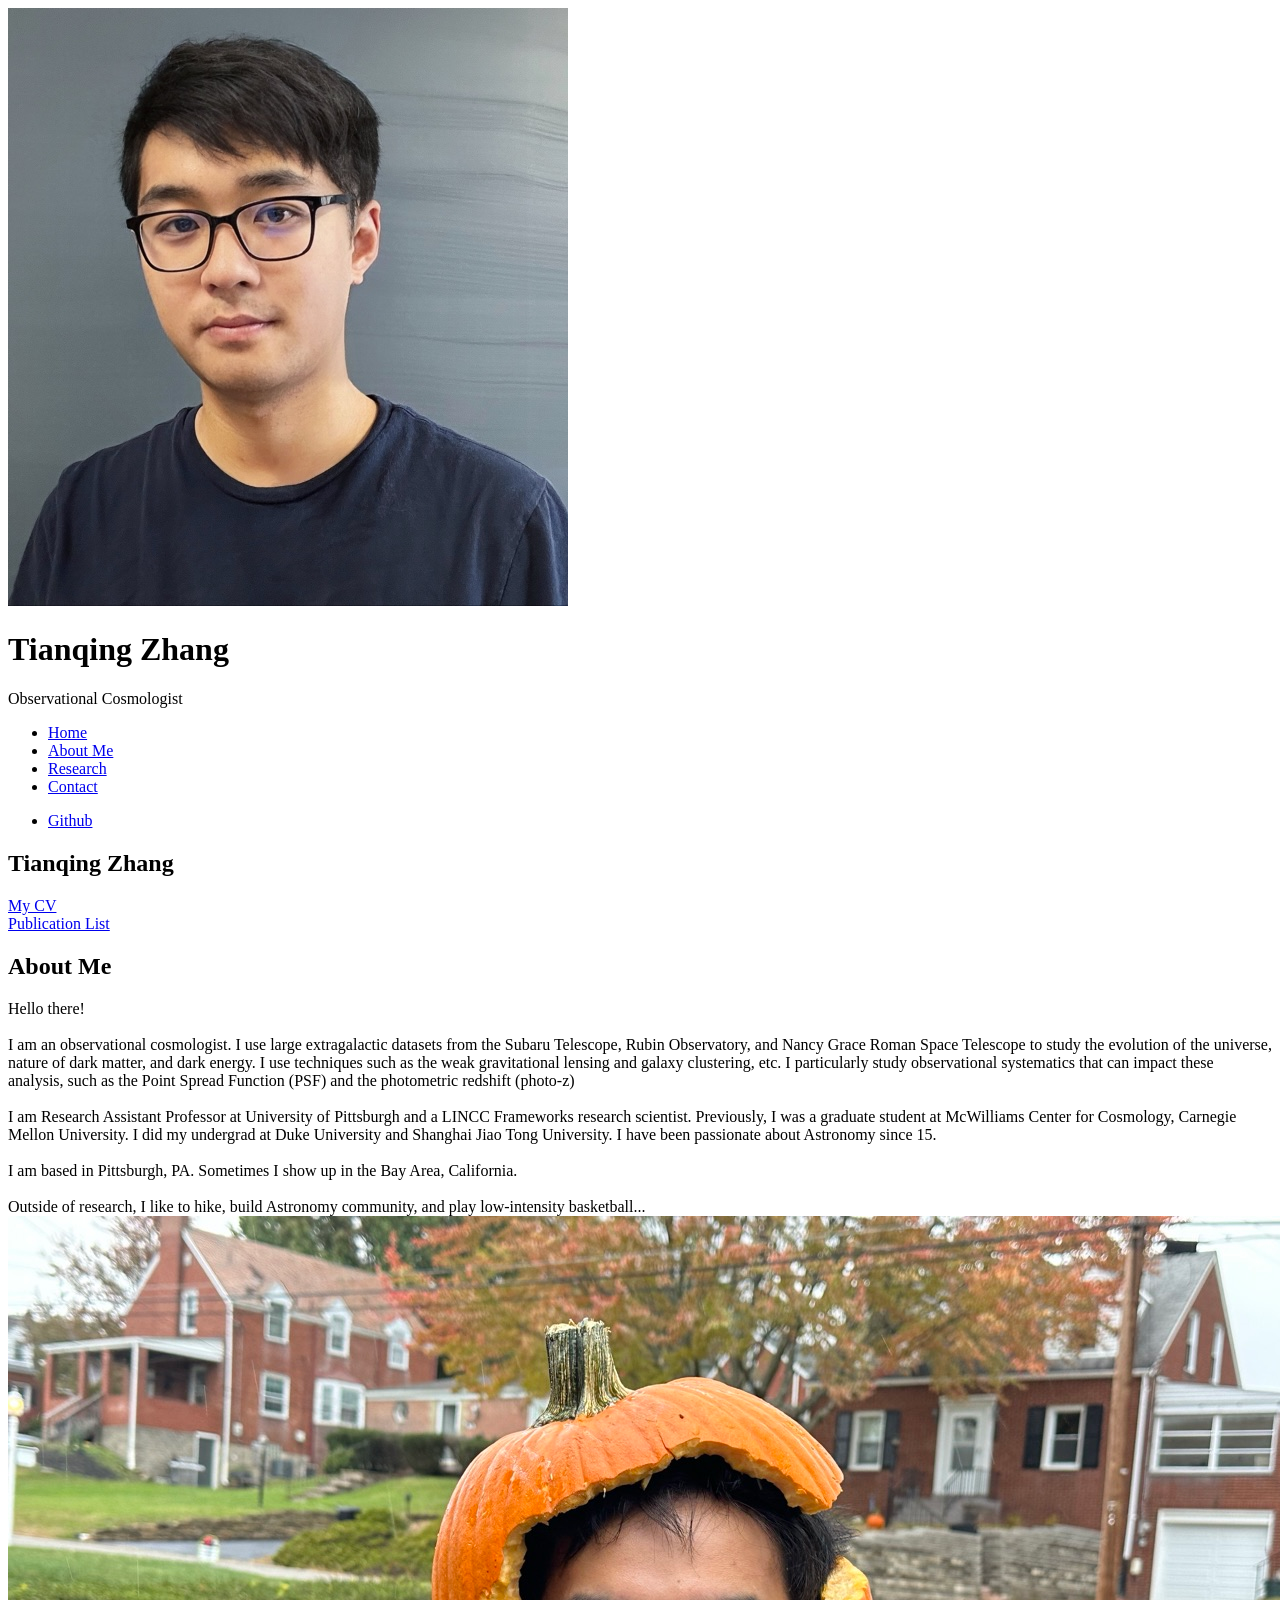
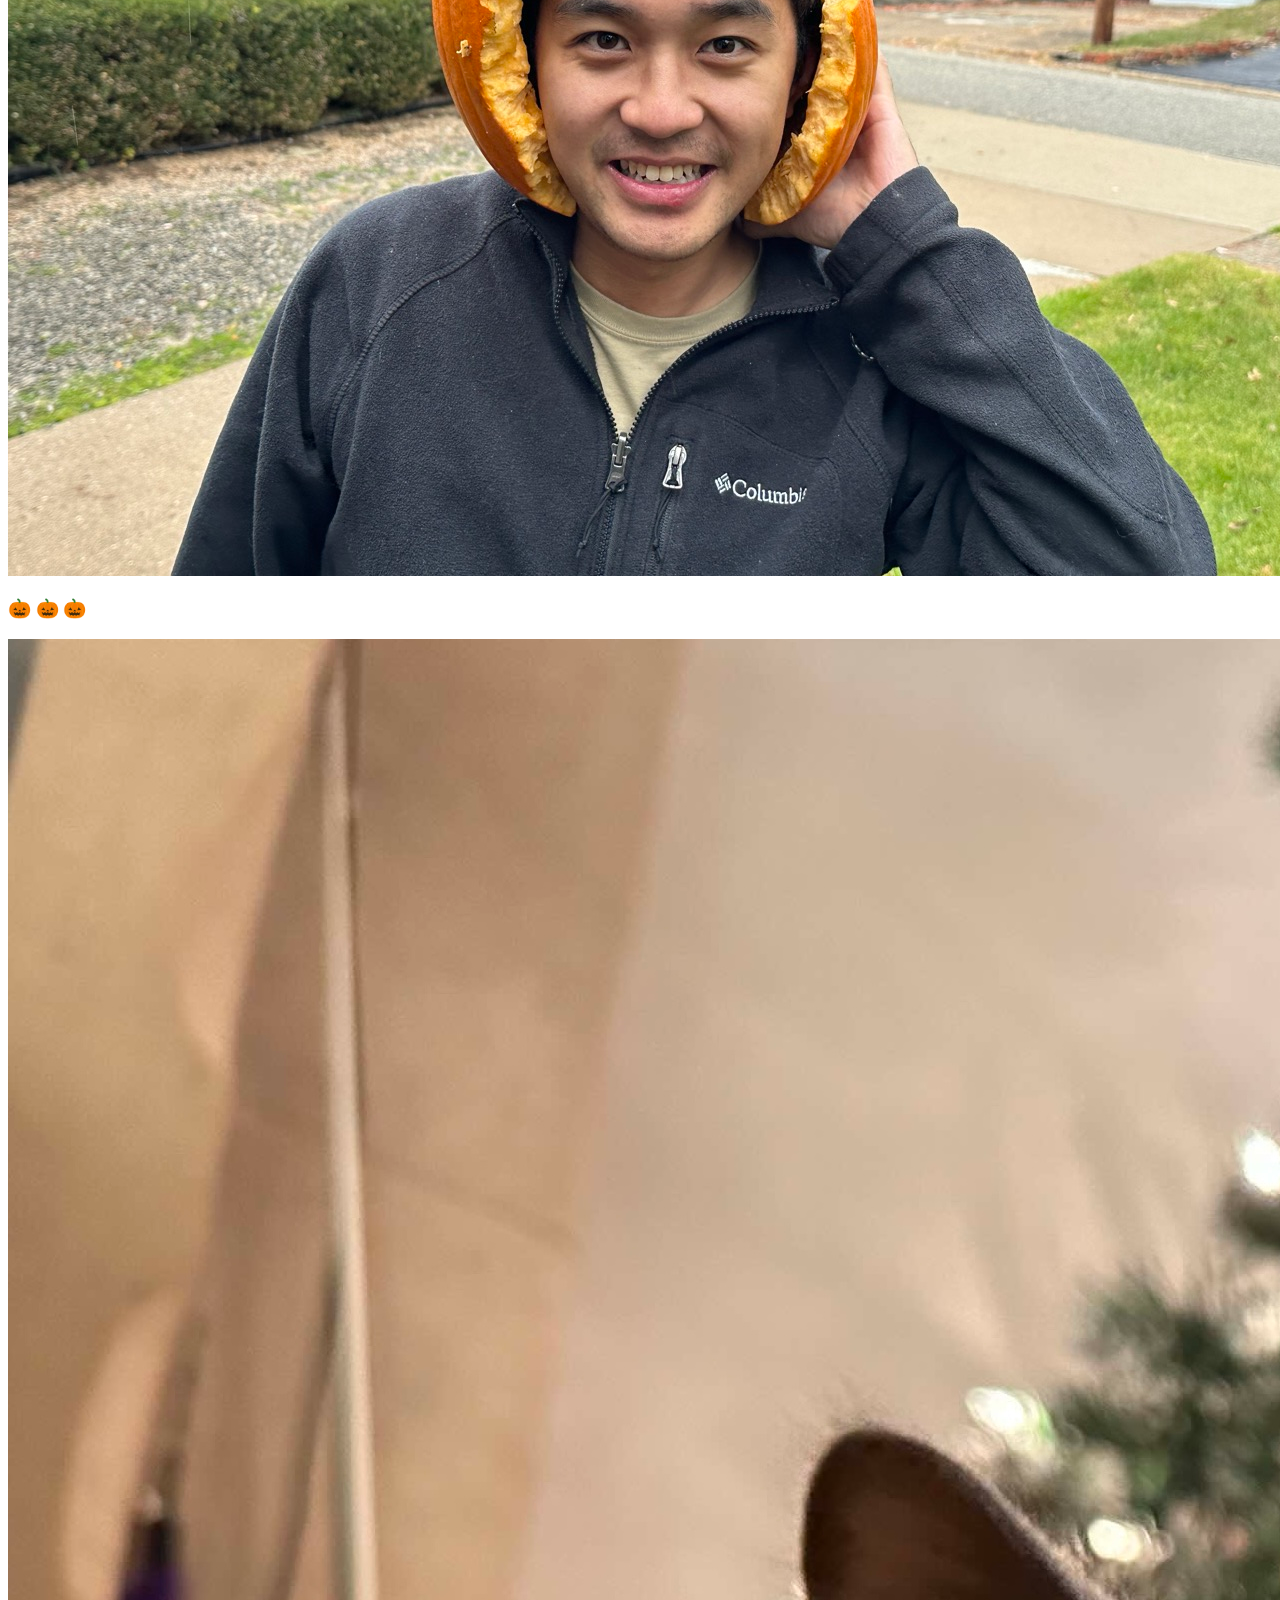
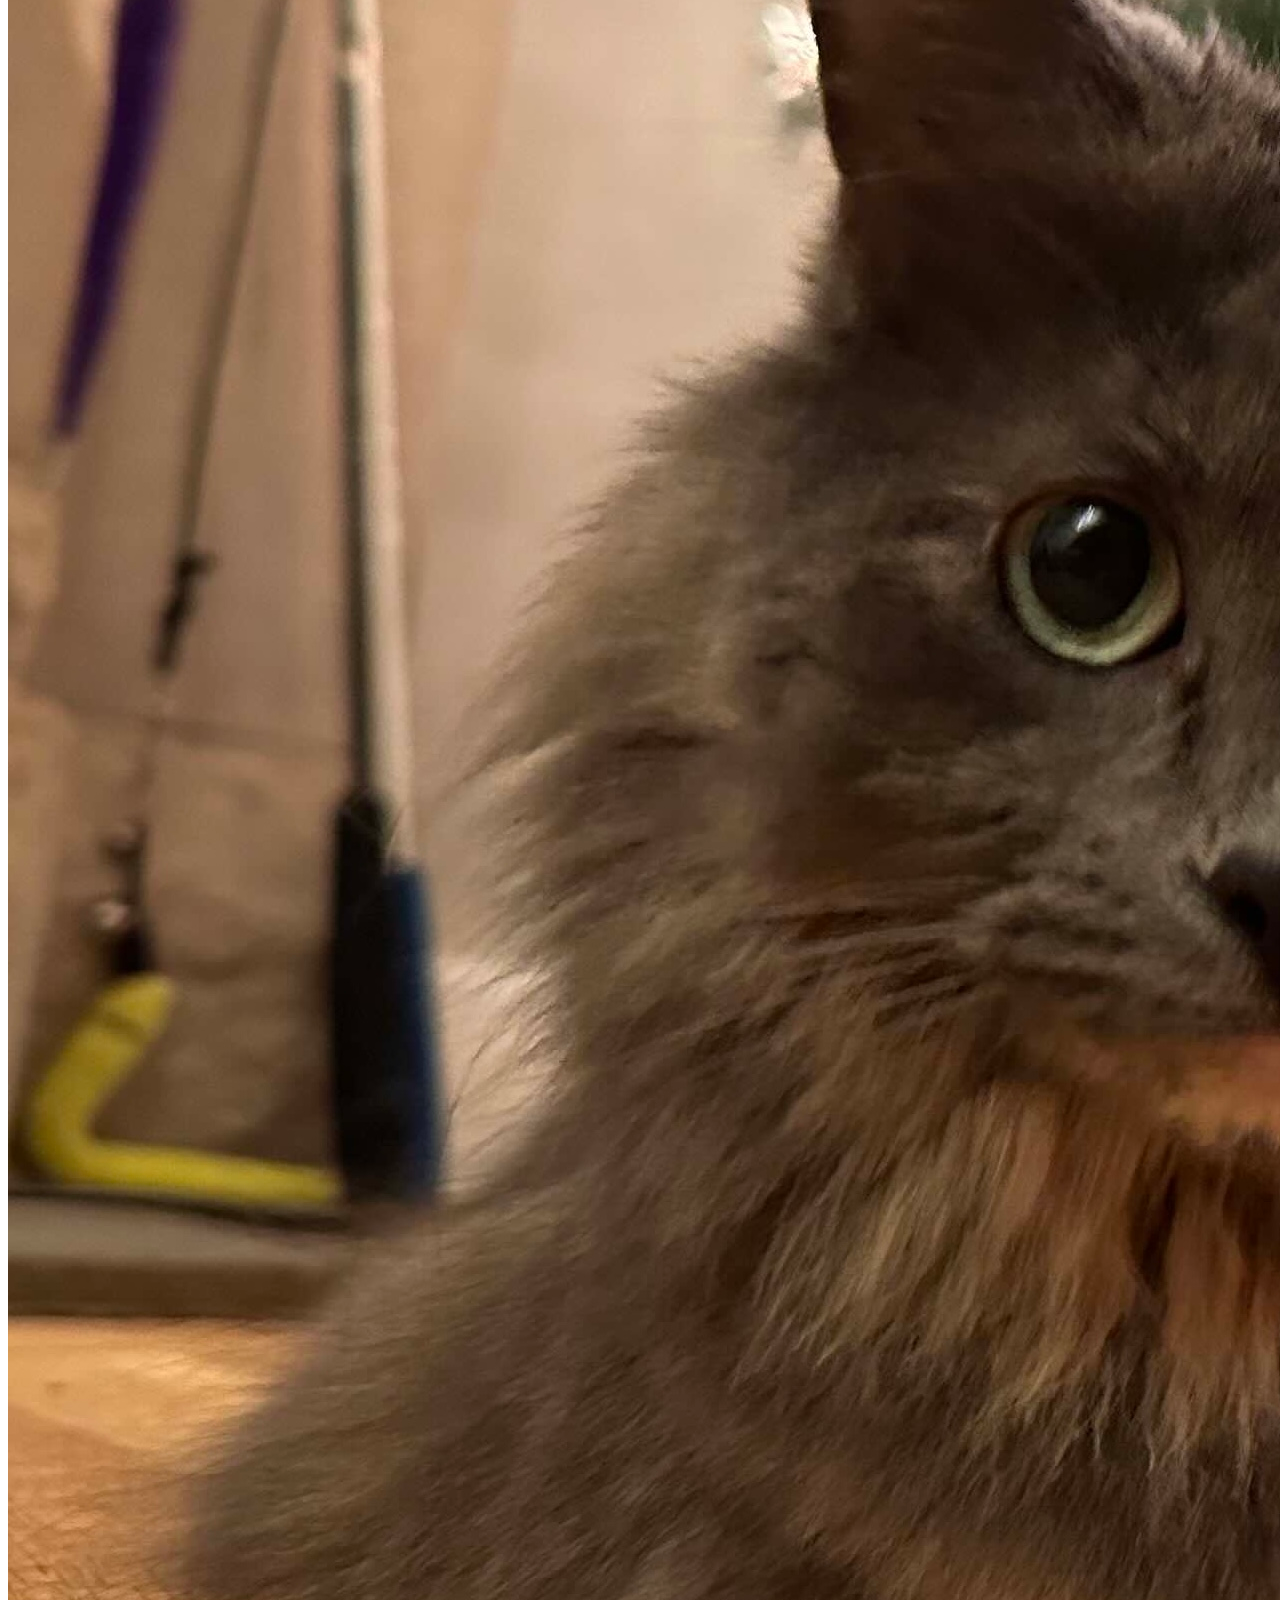
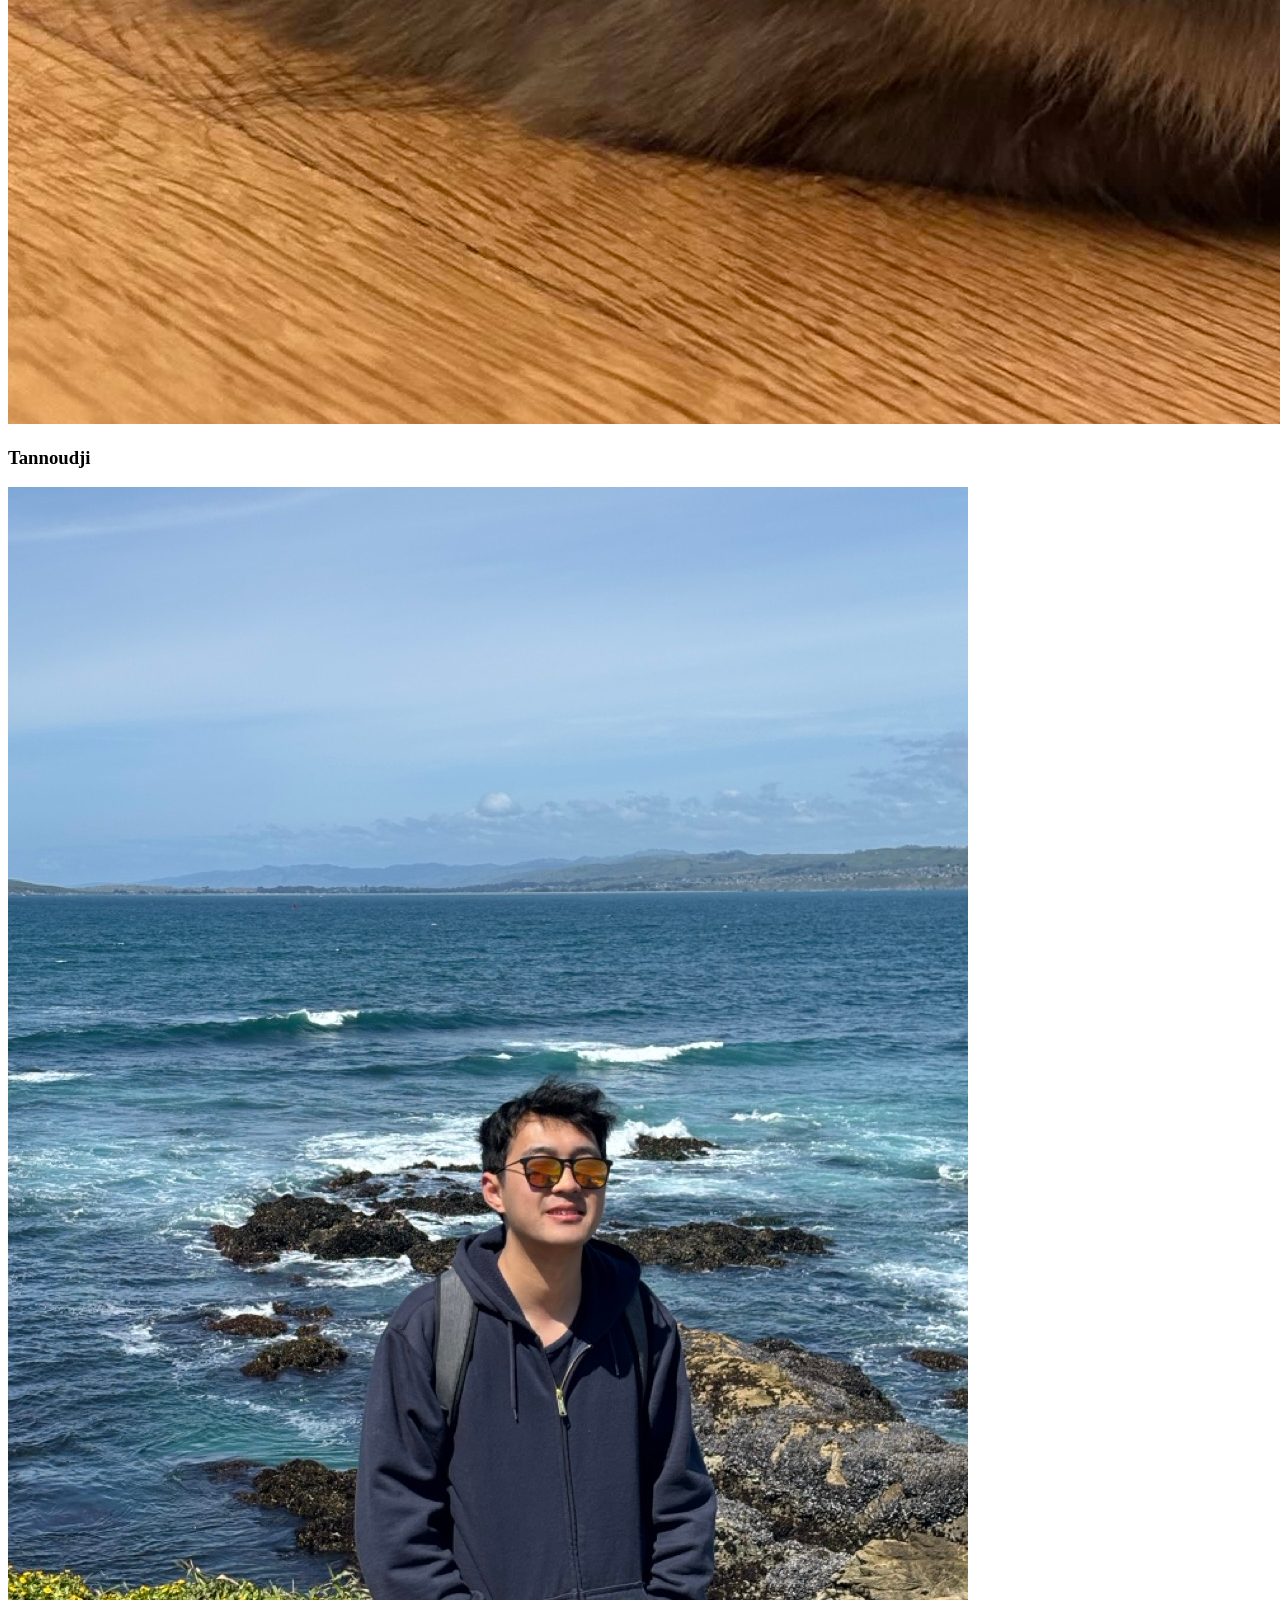
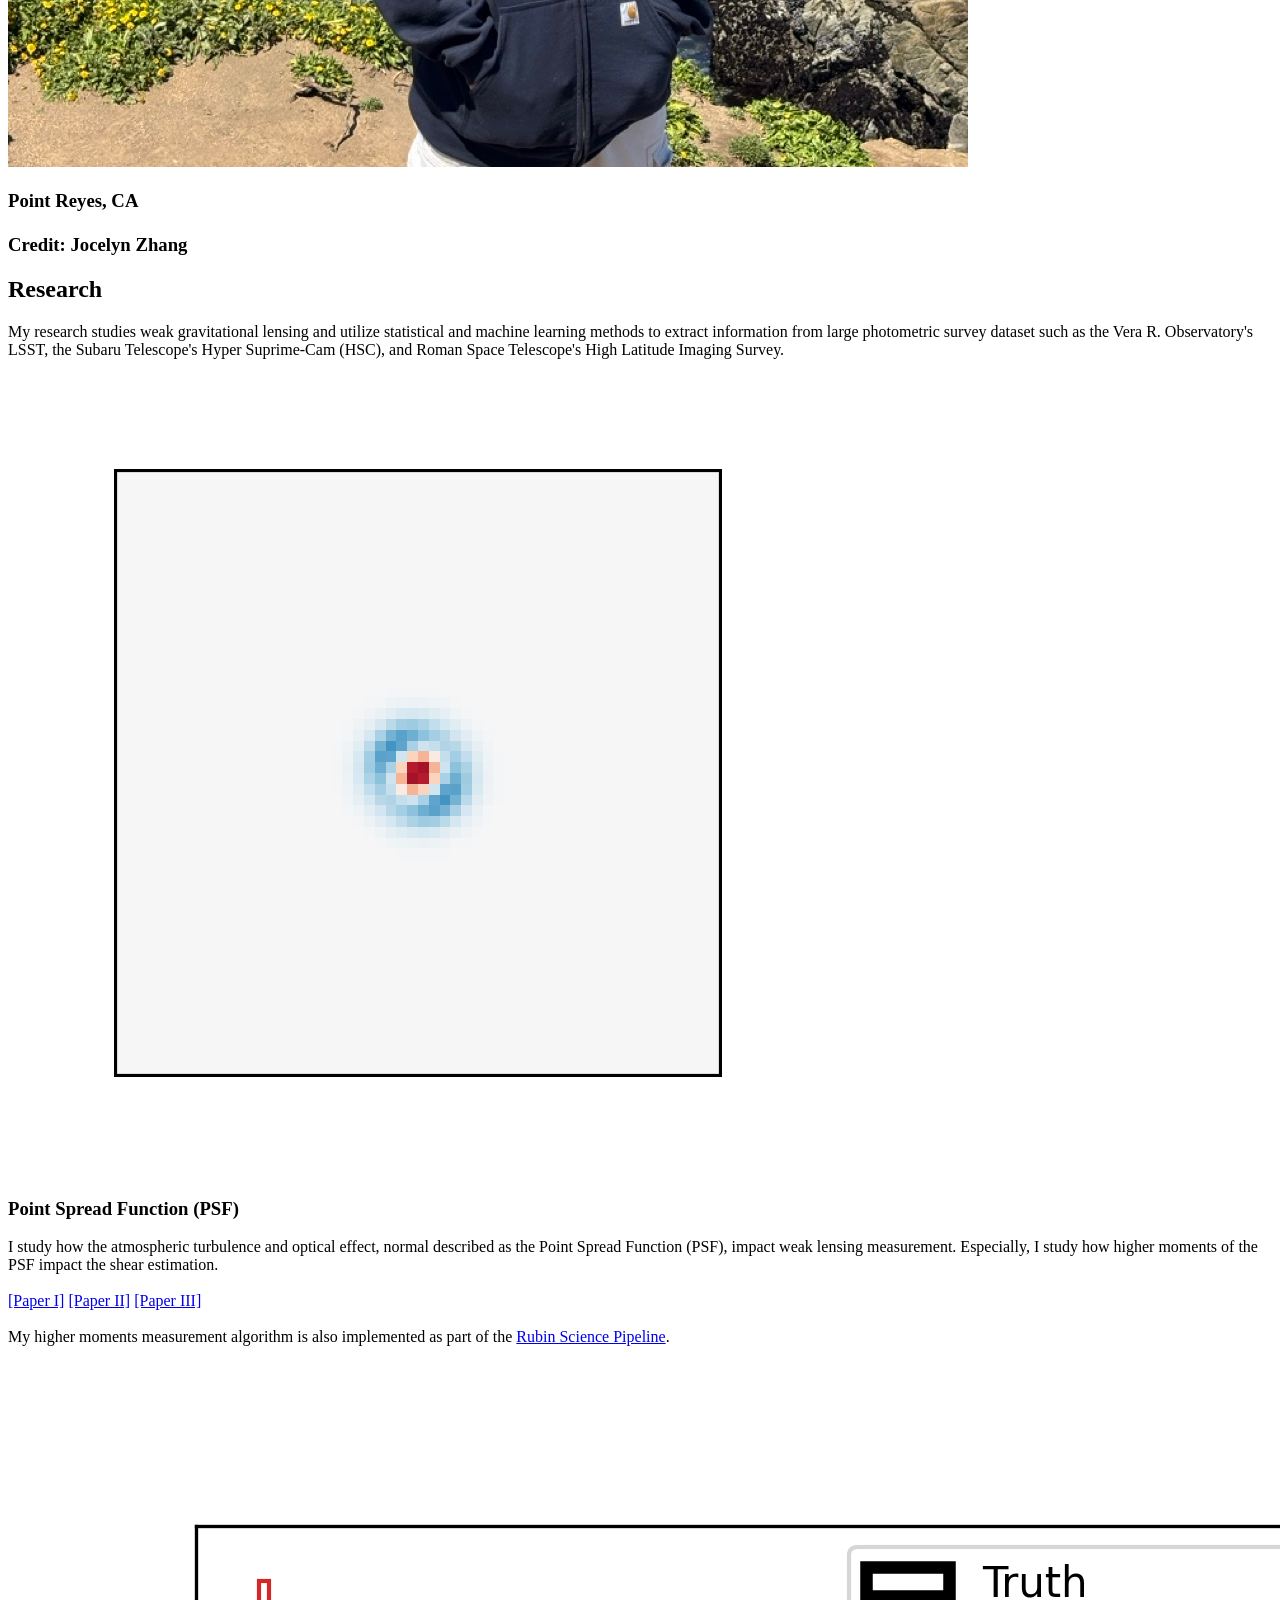
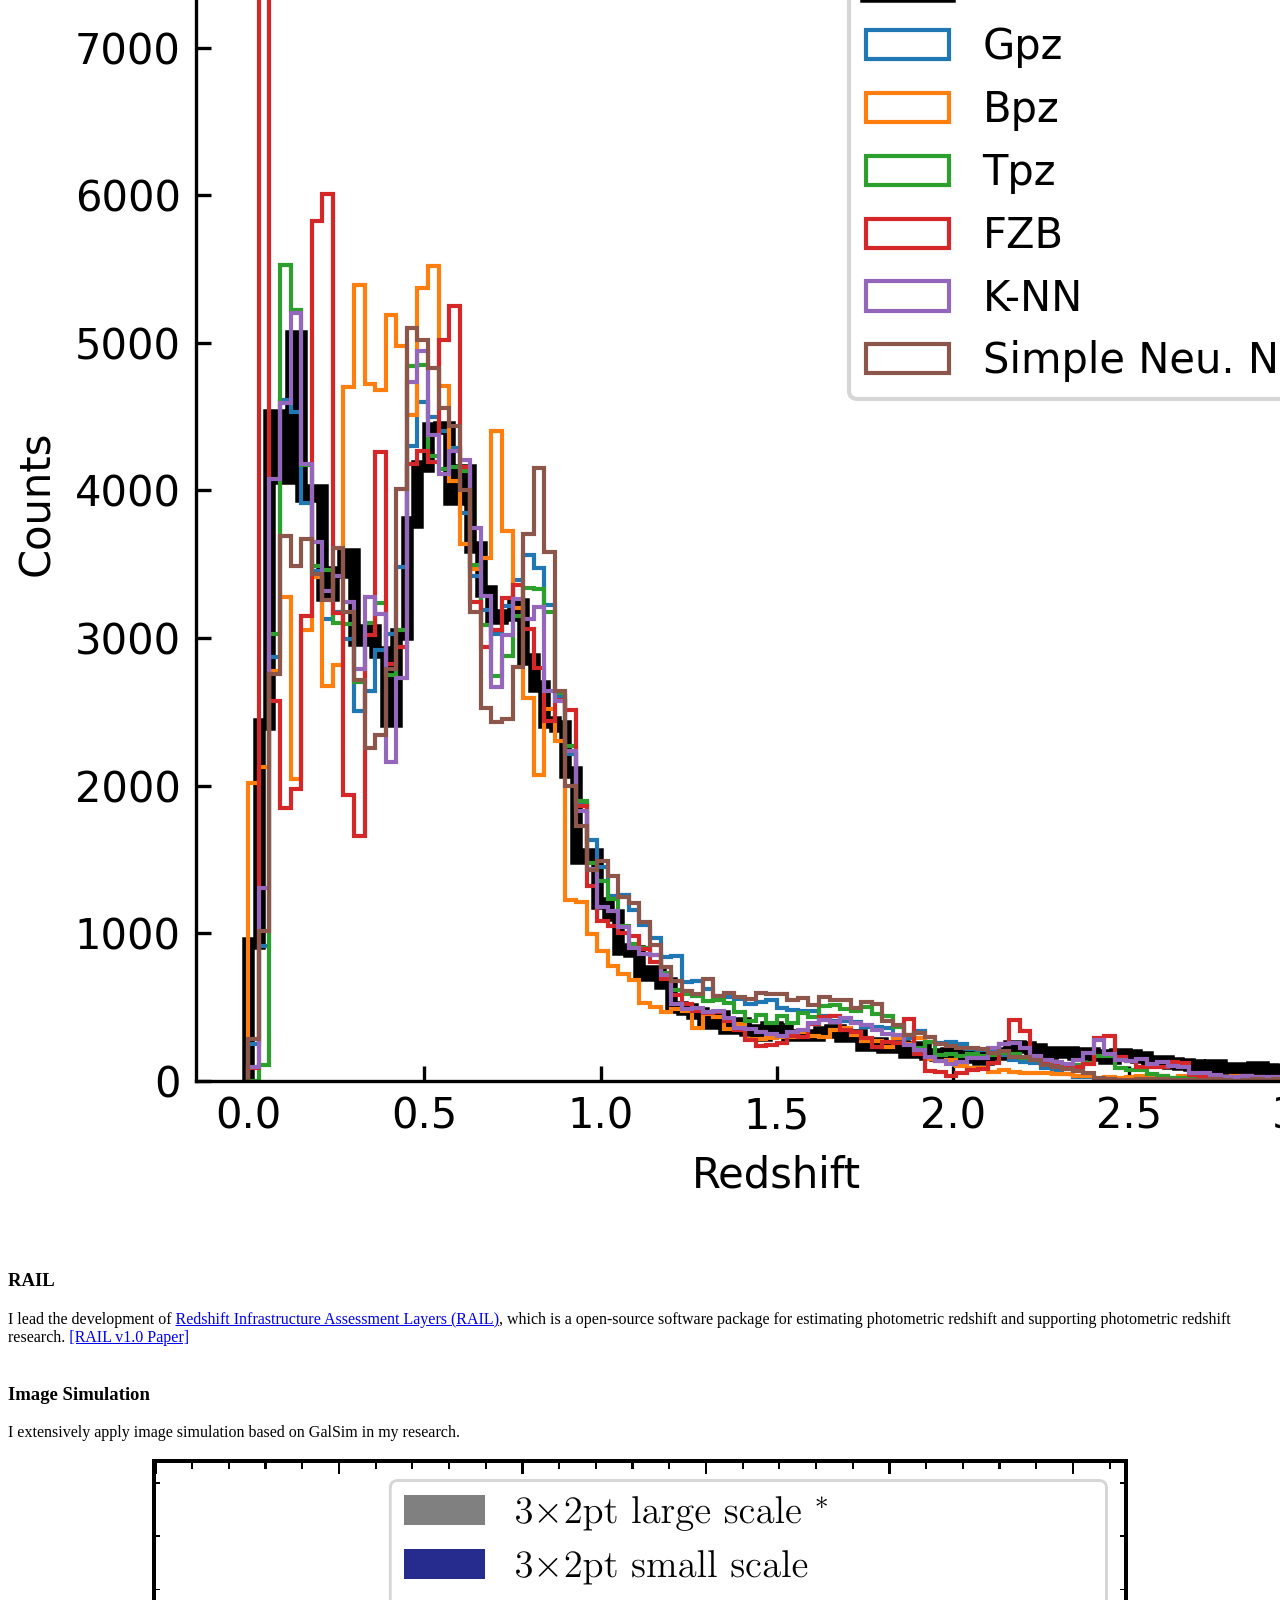
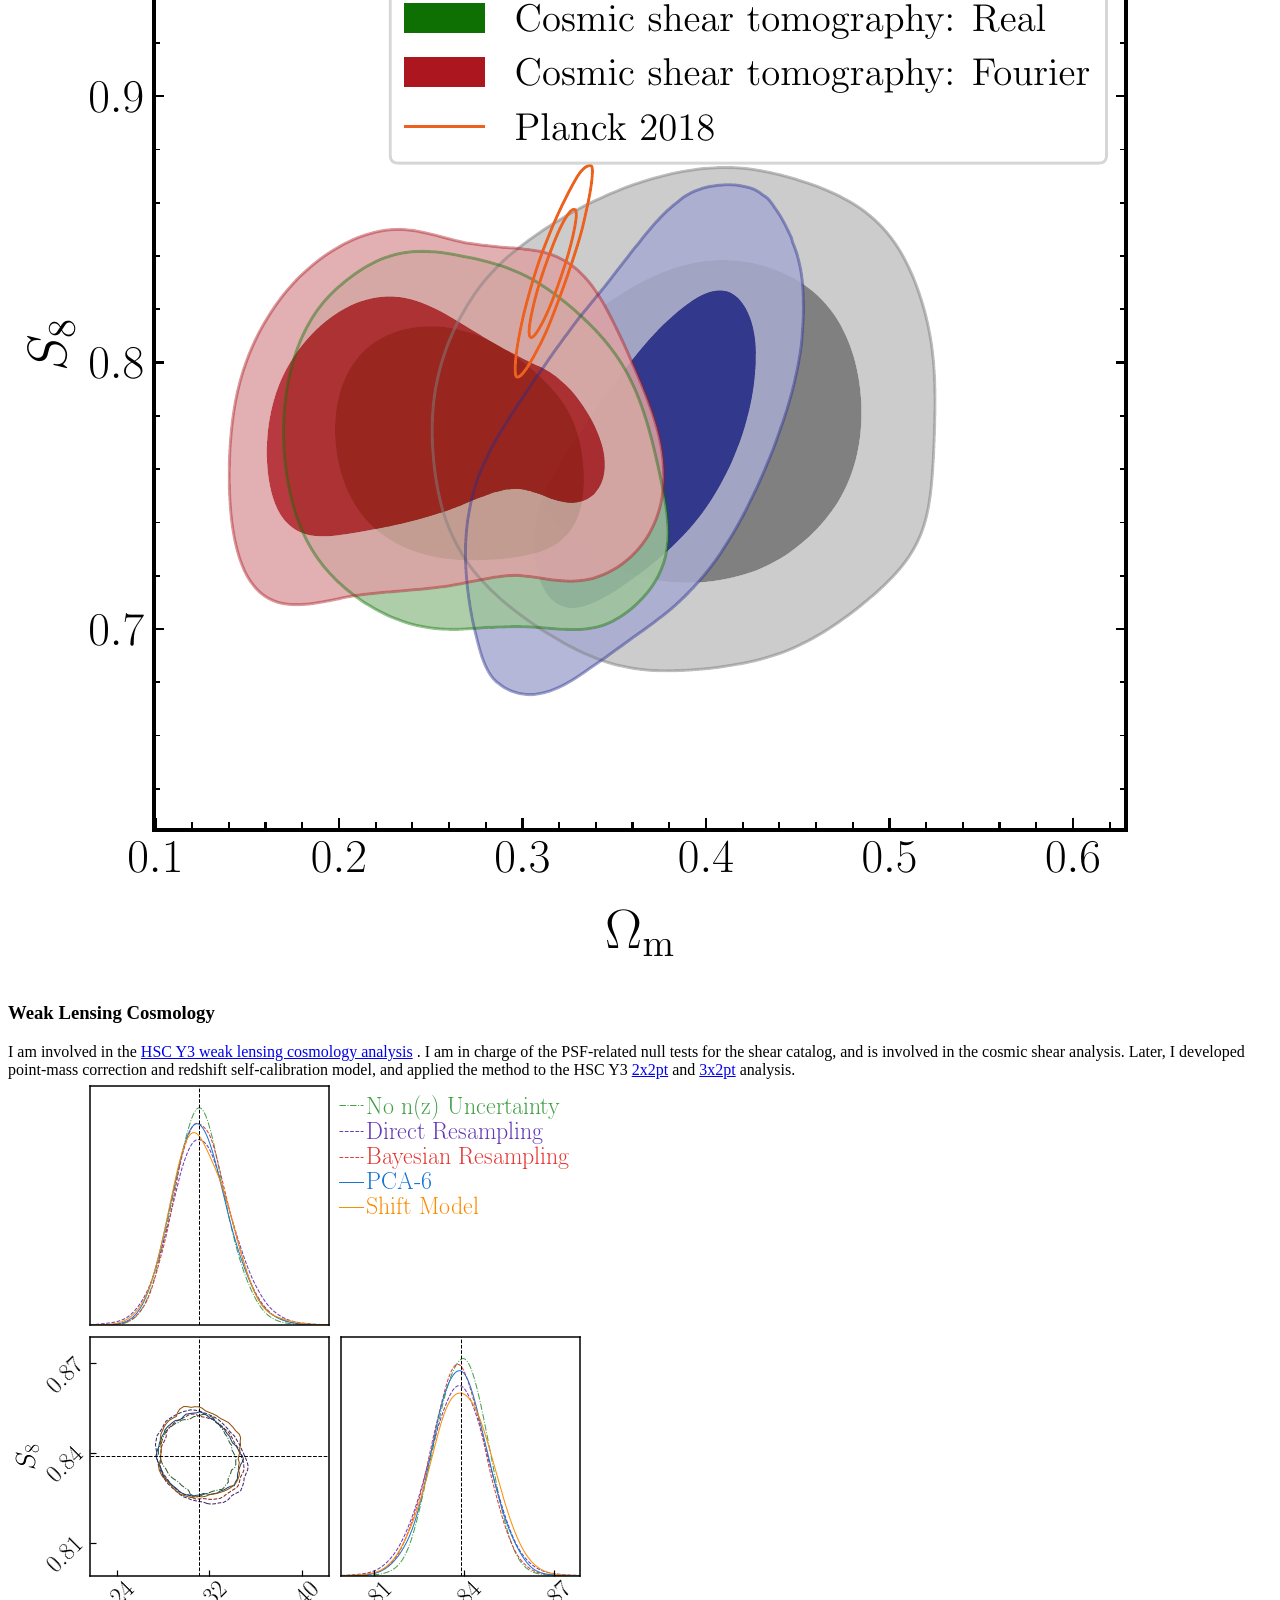
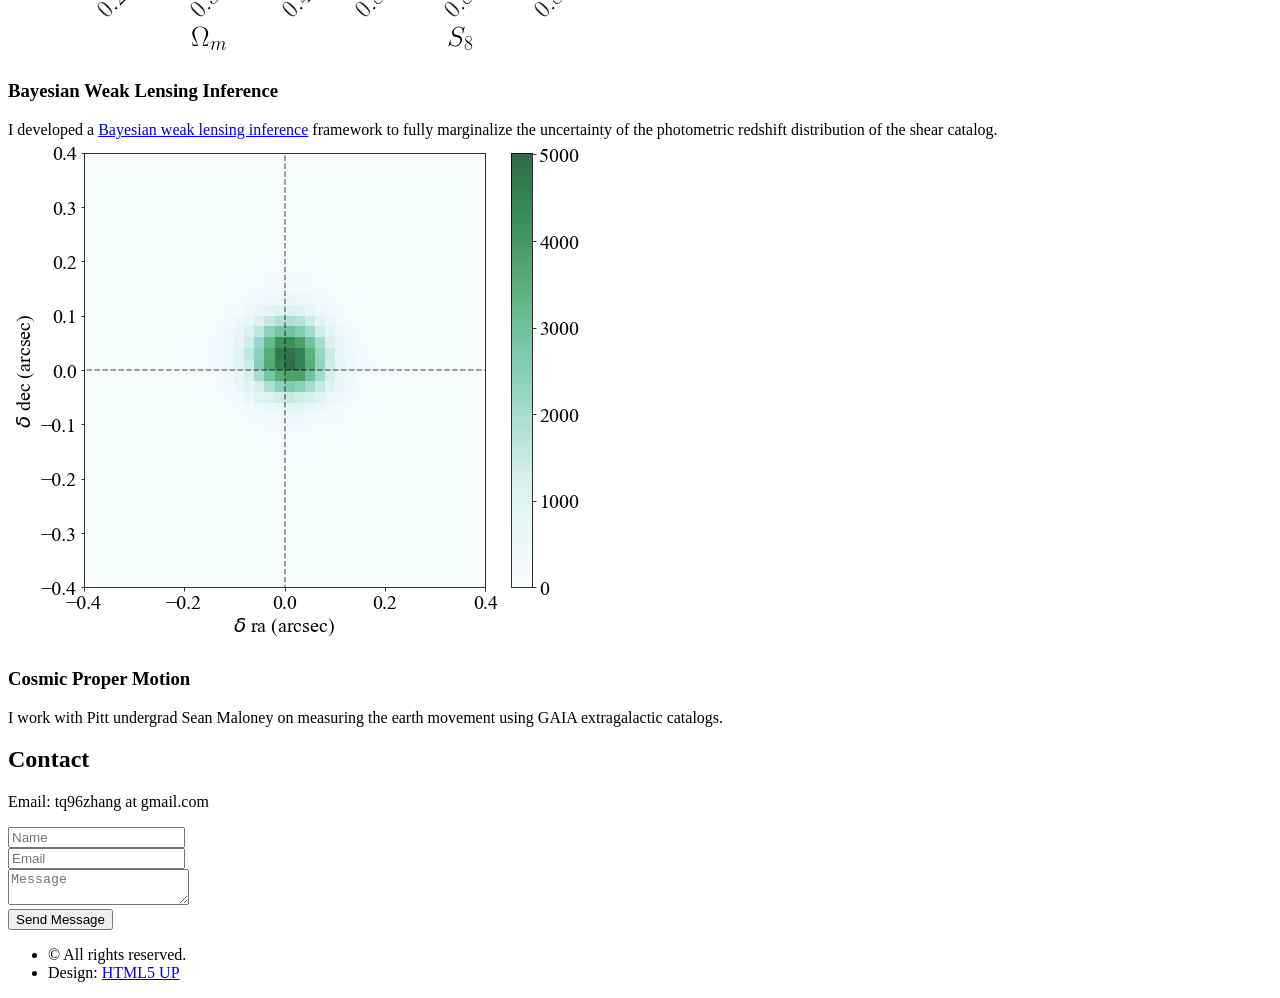
==== commit b4c82dad: "change section order" ====
--- a/index.html
+++ b/index.html
@@ -153,16 +153,7 @@
 											
 										</header>
 									</article>
-									<article class="item">
-										<a href="https://github.com/LSSTDESC/PSFHOME" class="image fit"><img src="images/rgb4k.png" alt="" /></a>
-										<header>
-											<h3 style="font-weight: bold;">Image Simulation</h3>
-
-												I extensively apply image simulation based on GalSim in my research. 
-
-
-										</header>
-									</article>
+
 
 									</article>
 									<article class="item">
@@ -176,8 +167,29 @@
 										</header>
 									</article>
 
+									<article class="item">
+										<a href="https://github.com/LSSTDESC/PSFHOME" class="image fit"><img src="images/rgb4k.png" alt="" /></a>
+										<header>
+											<h3 style="font-weight: bold;">Image Simulation</h3>
+
+												I extensively apply image simulation based on GalSim in my research. 
+
+
+										</header>
+									</article>
+
 								</div>
 								<div class="col-6 col-12-mobile">
+									</article>
+									<article class="item">
+										<a class="image fit"><img src="images/hscy3-cosmology.png" alt="" /></a>
+										<header>
+											<h3 style="font-weight: bold;">Weak Lensing Cosmology</h3>
+
+											I am involved in the <a href="https://hsc-release.mtk.nao.ac.jp/doc/index.php/wly3/" target="_blank">HSC Y3 weak lensing cosmology analysis</a> . I am in charge of the PSF-related null tests for the shear catalog, and is involved in the cosmic shear analysis. Later, I developed point-mass correction and redshift self-calibration model, and applied the method to the HSC Y3 <a href="https://arxiv.org/abs/2507.01377" target="_blank">2x2pt</a> and <a href="https://arxiv.org/abs/2507.01386" target="_blank">3x2pt</a> analysis. 
+										</header>
+									</article>
+									
 									<article class="item">
 										<a class="image fit"><img src="images/nz_plot.png" alt="" /></a>
 										<header>
@@ -186,15 +198,7 @@
 											I developed a <a href="https://arxiv.org/abs/2206.10169" target="_blank">Bayesian weak lensing inference</a> framework to fully marginalize the uncertainty of the photometric redshift distribution of the shear catalog. 
 											
 										</header>
-									</article>
-									<article class="item">
-										<a class="image fit"><img src="images/hscy3-cosmology.png" alt="" /></a>
-										<header>
-											<h3 style="font-weight: bold;">Weak Lensing Cosmology</h3>
-
-											I am involved in the <a href="https://hsc-release.mtk.nao.ac.jp/doc/index.php/wly3/" target="_blank">HSC Y3 weak lensing cosmology analysis</a> . I am in charge of the PSF-related null tests for the shear catalog, and is involved in the cosmic shear analysis. Later, I developed point-mass correction and redshift self-calibration model, and applied the method to the HSC Y3 <a href="https://arxiv.org/abs/2507.01377" target="_blank">2x2pt</a> and <a href="https://arxiv.org/abs/2507.01386" target="_blank">3x2pt</a> analysis. 
-										</header>
-									</article>
+
 									<article class="item">
 										<a class="image fit"><img src="images/parallax.png" alt="" /></a>
 										<header>
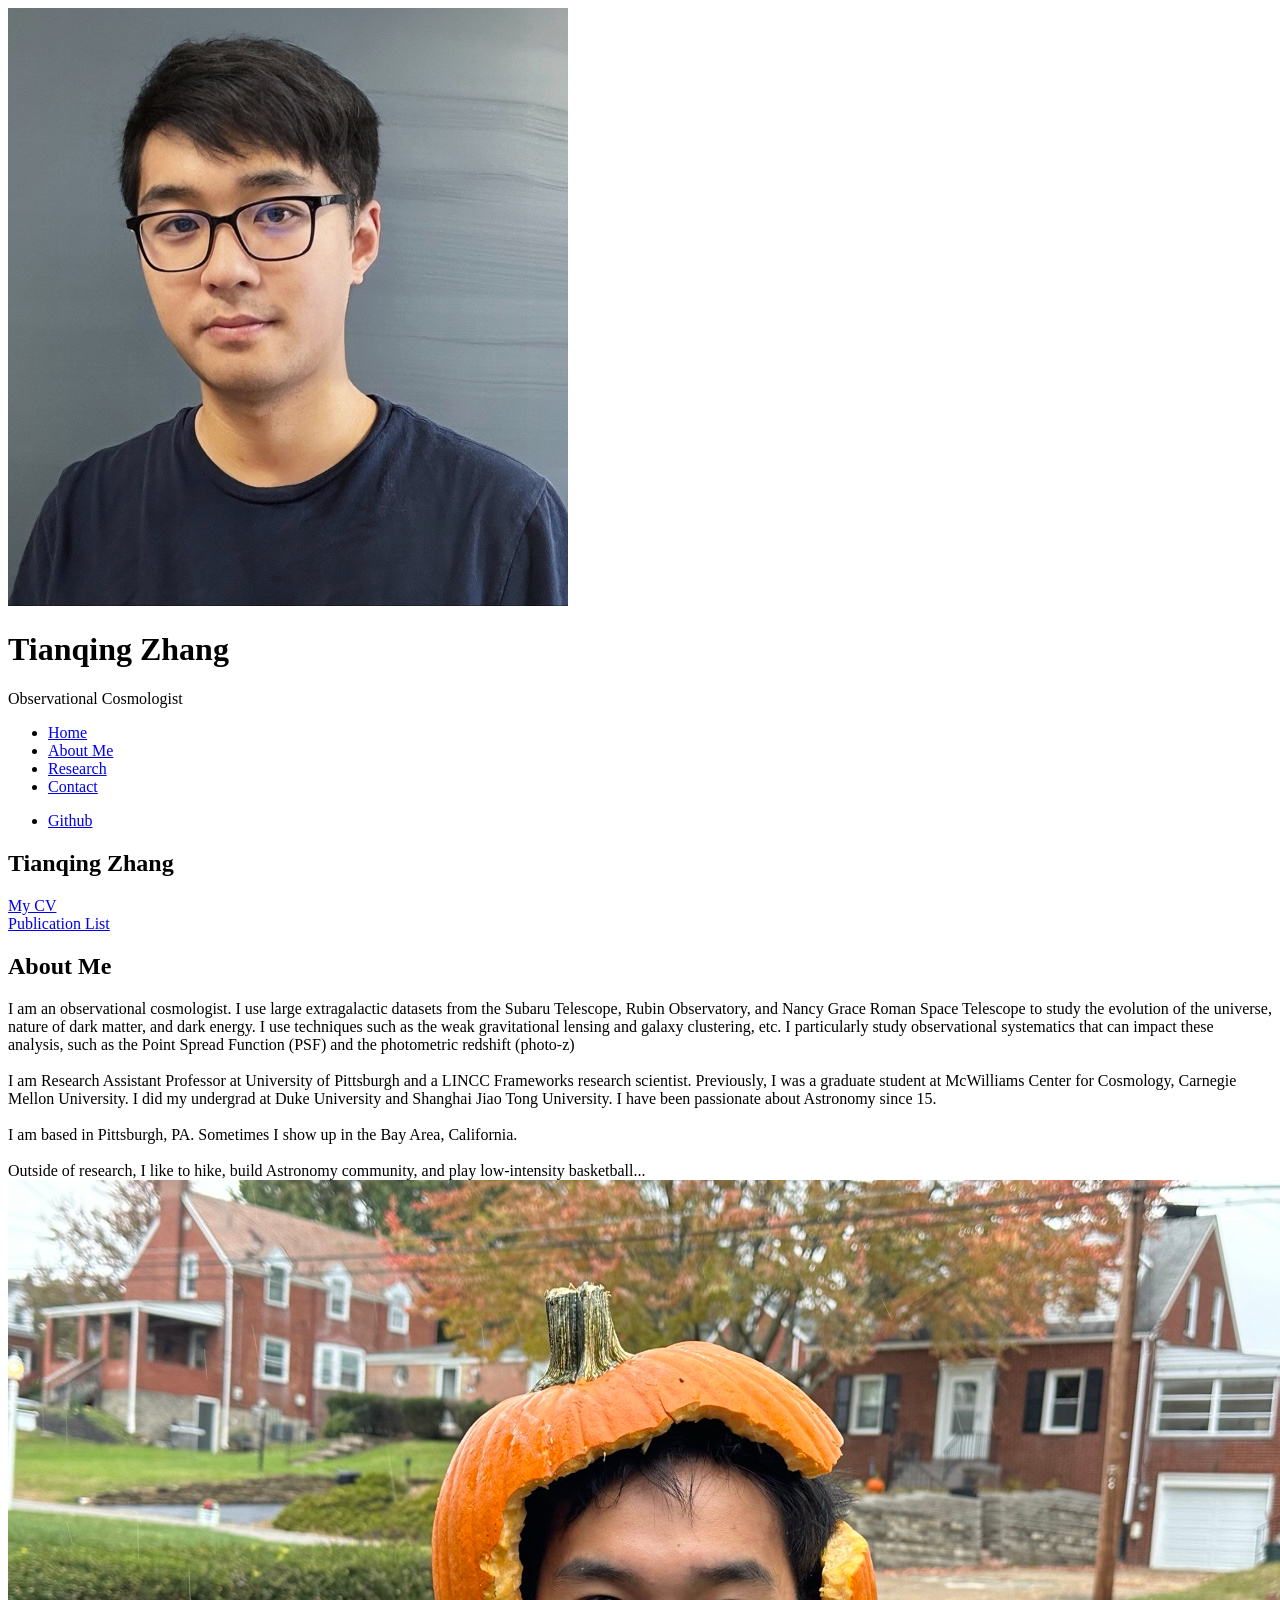
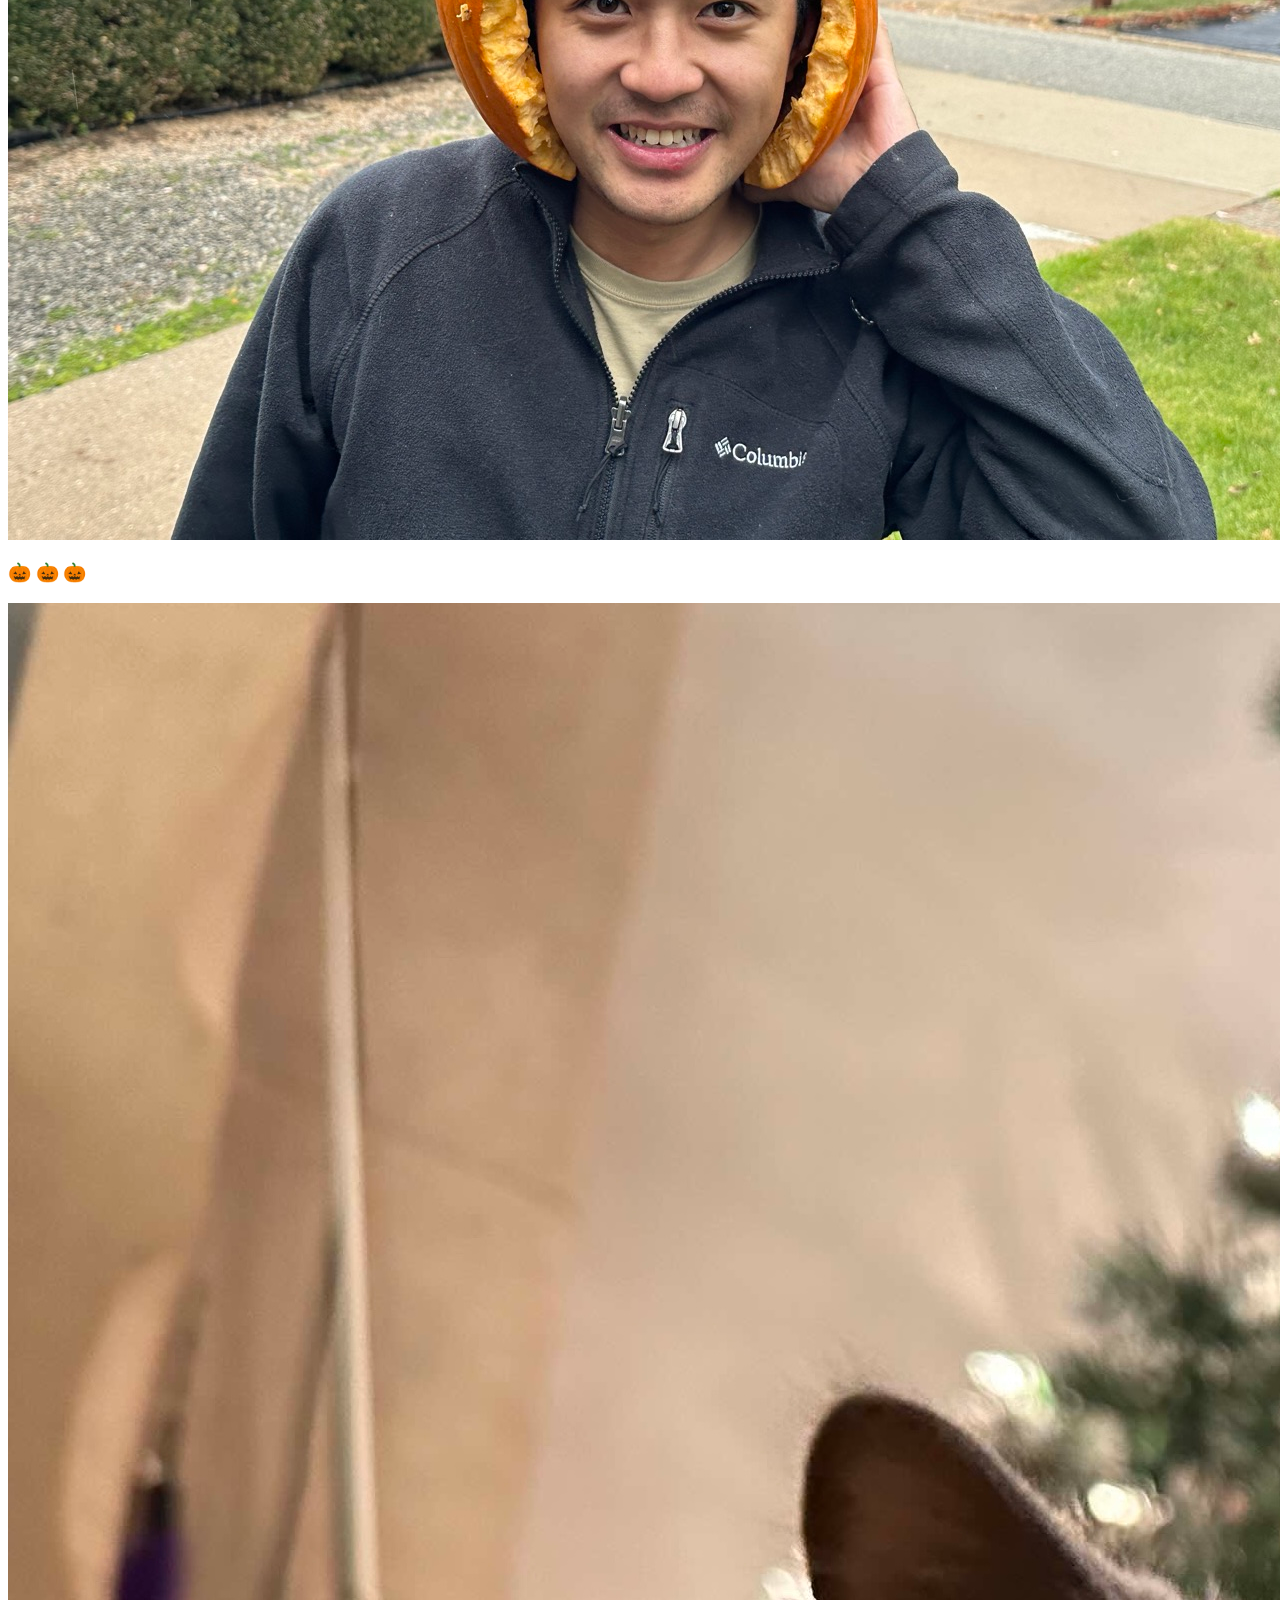
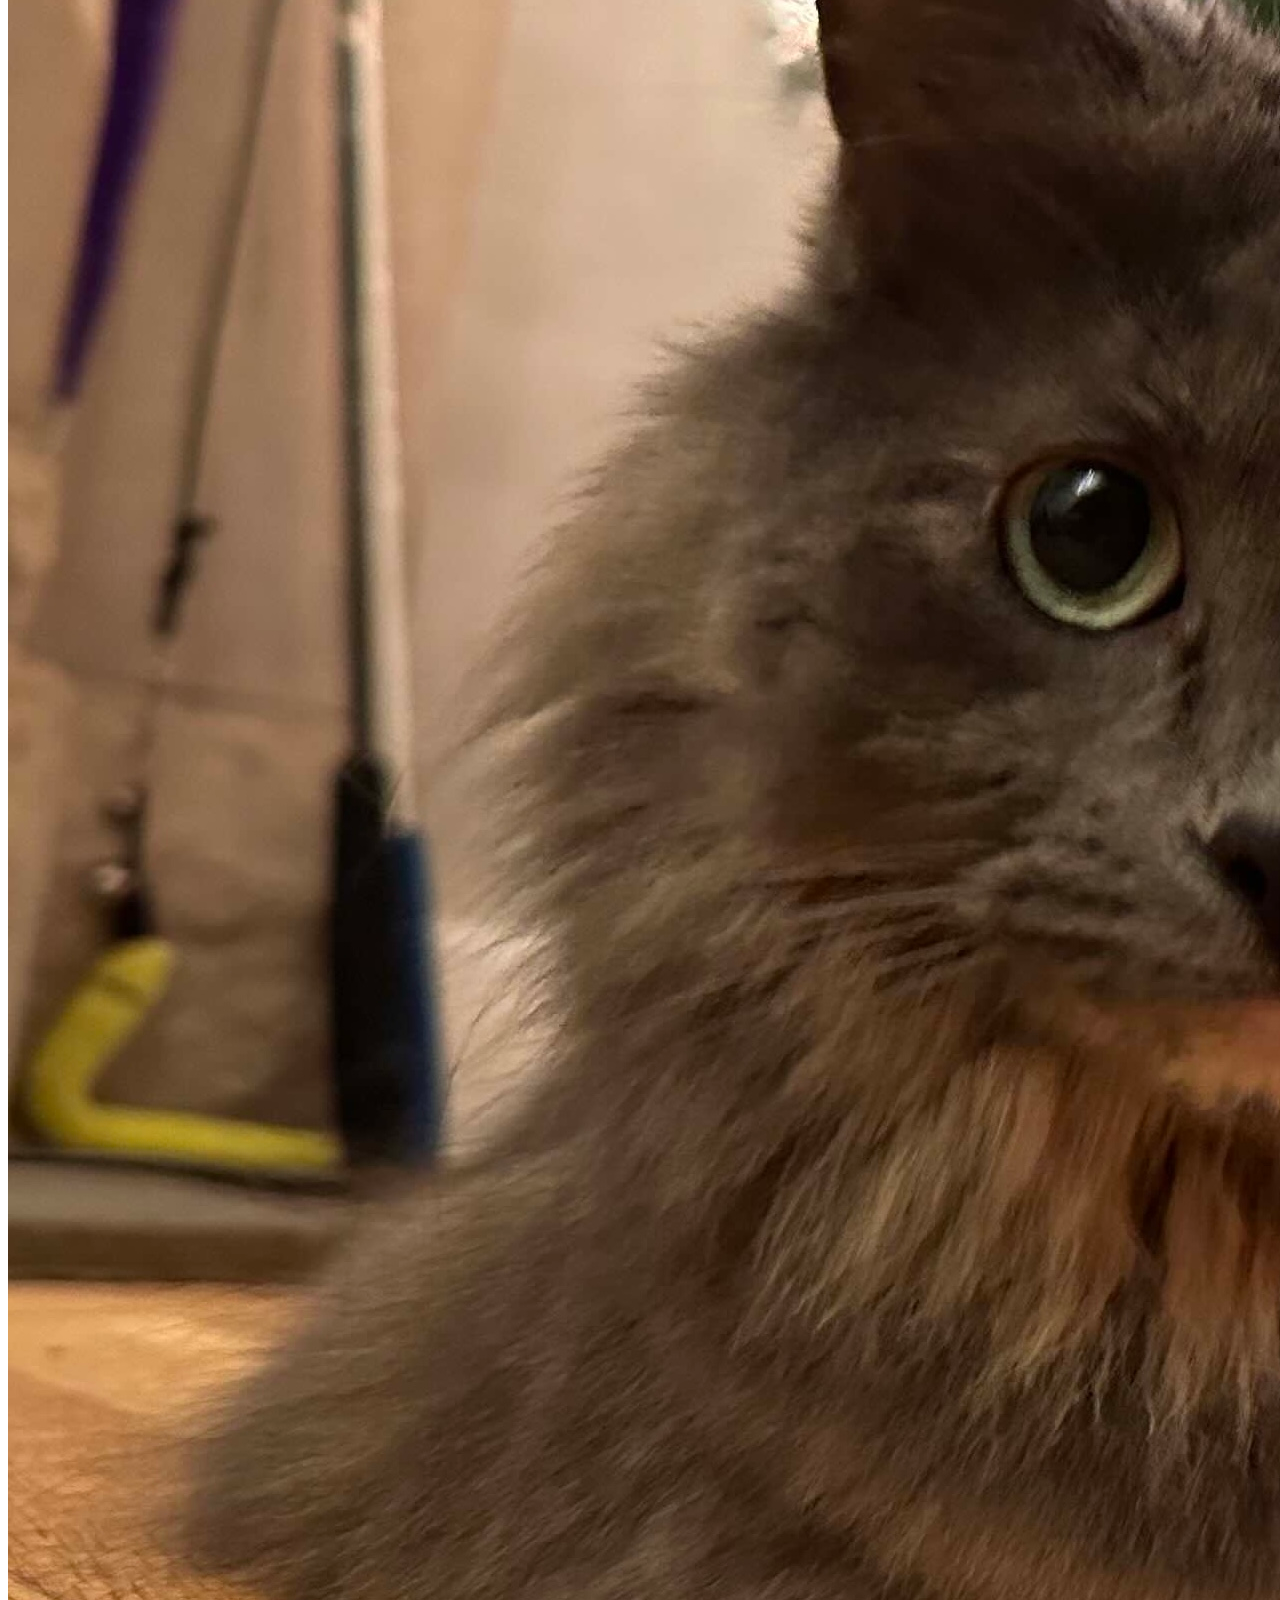
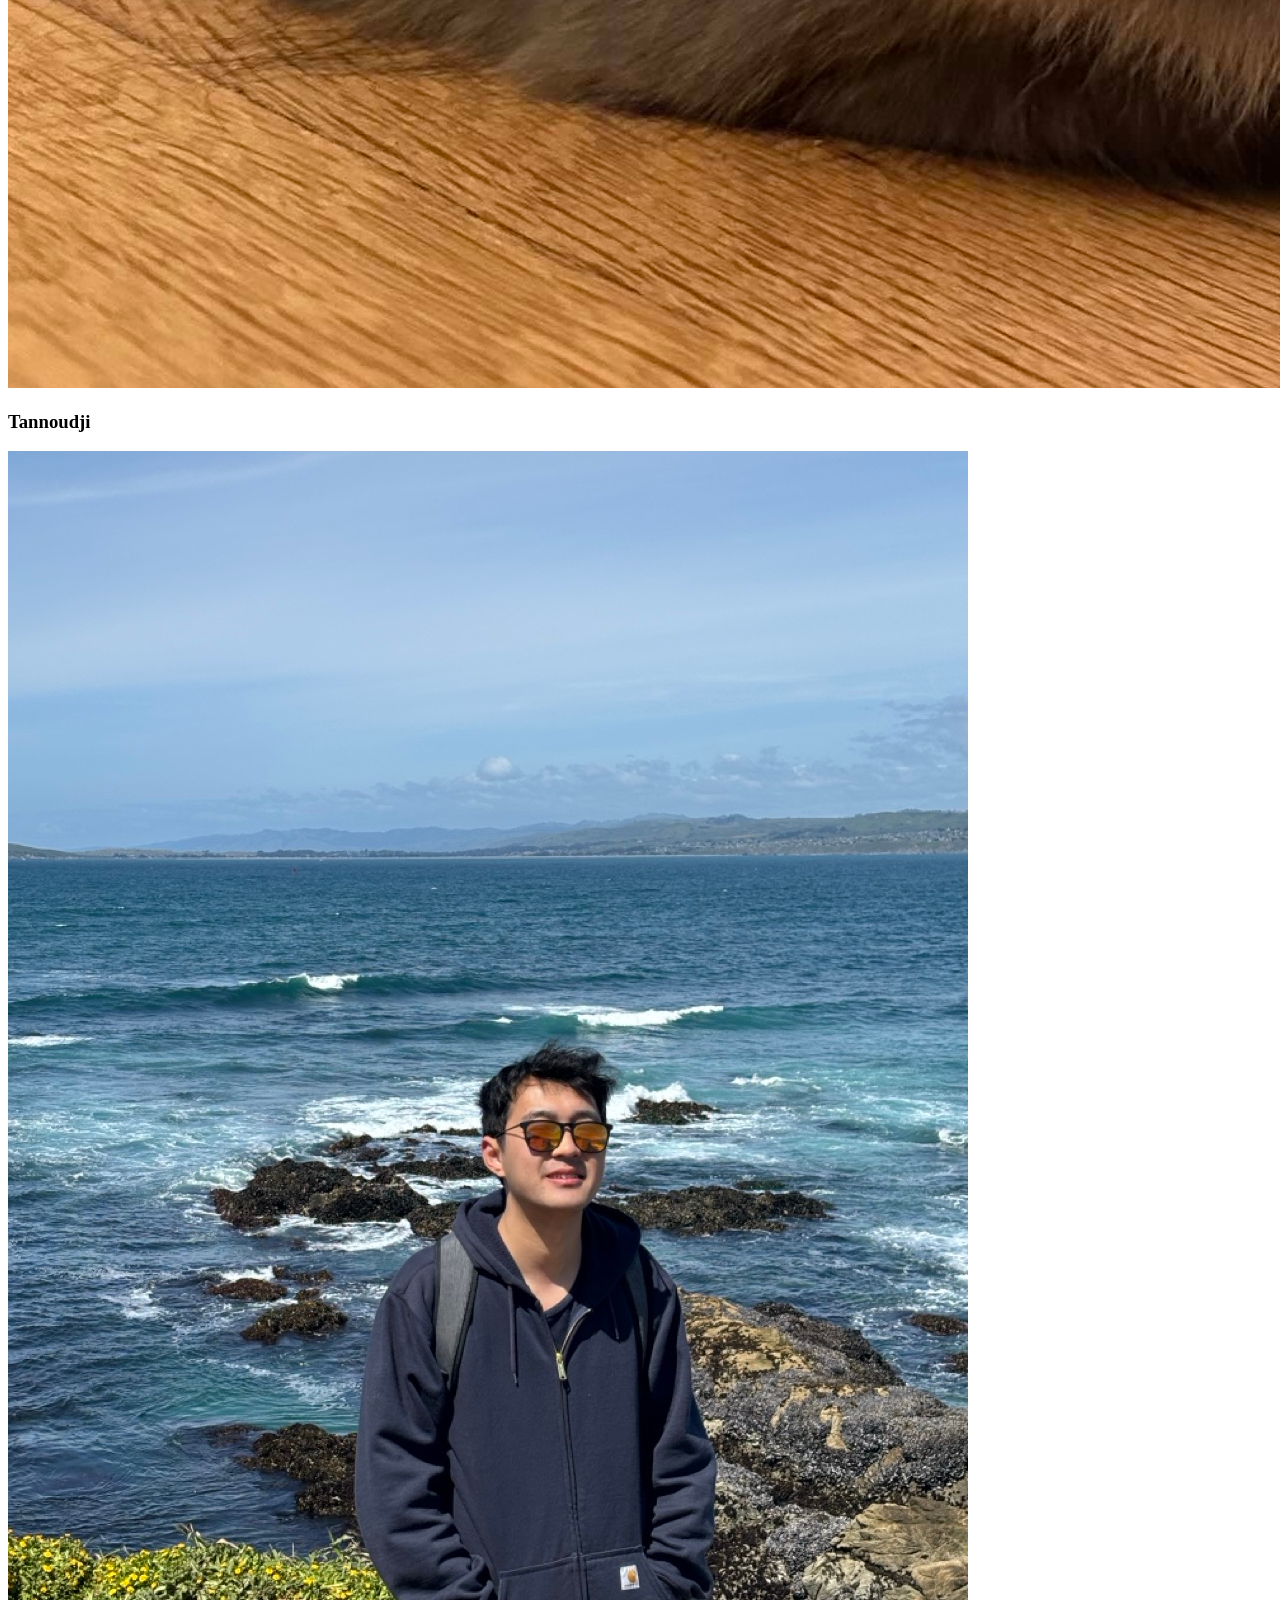
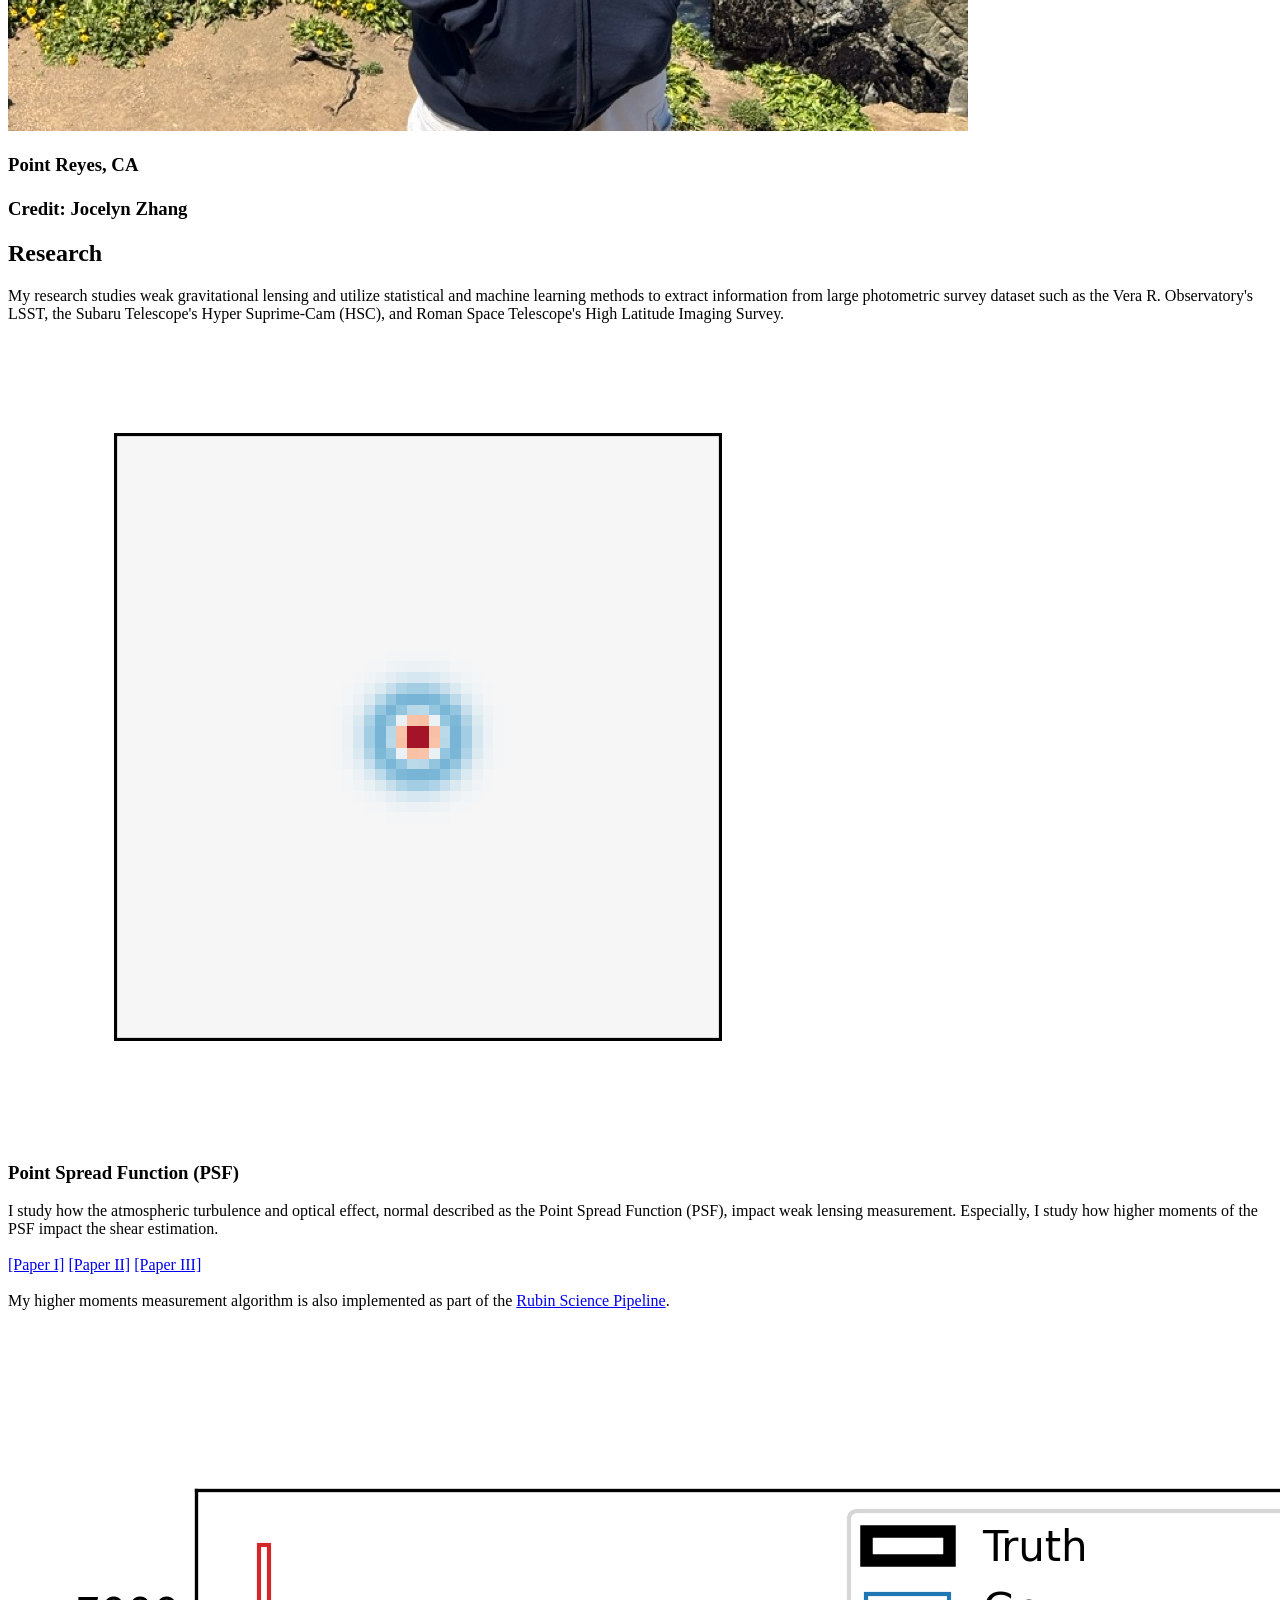
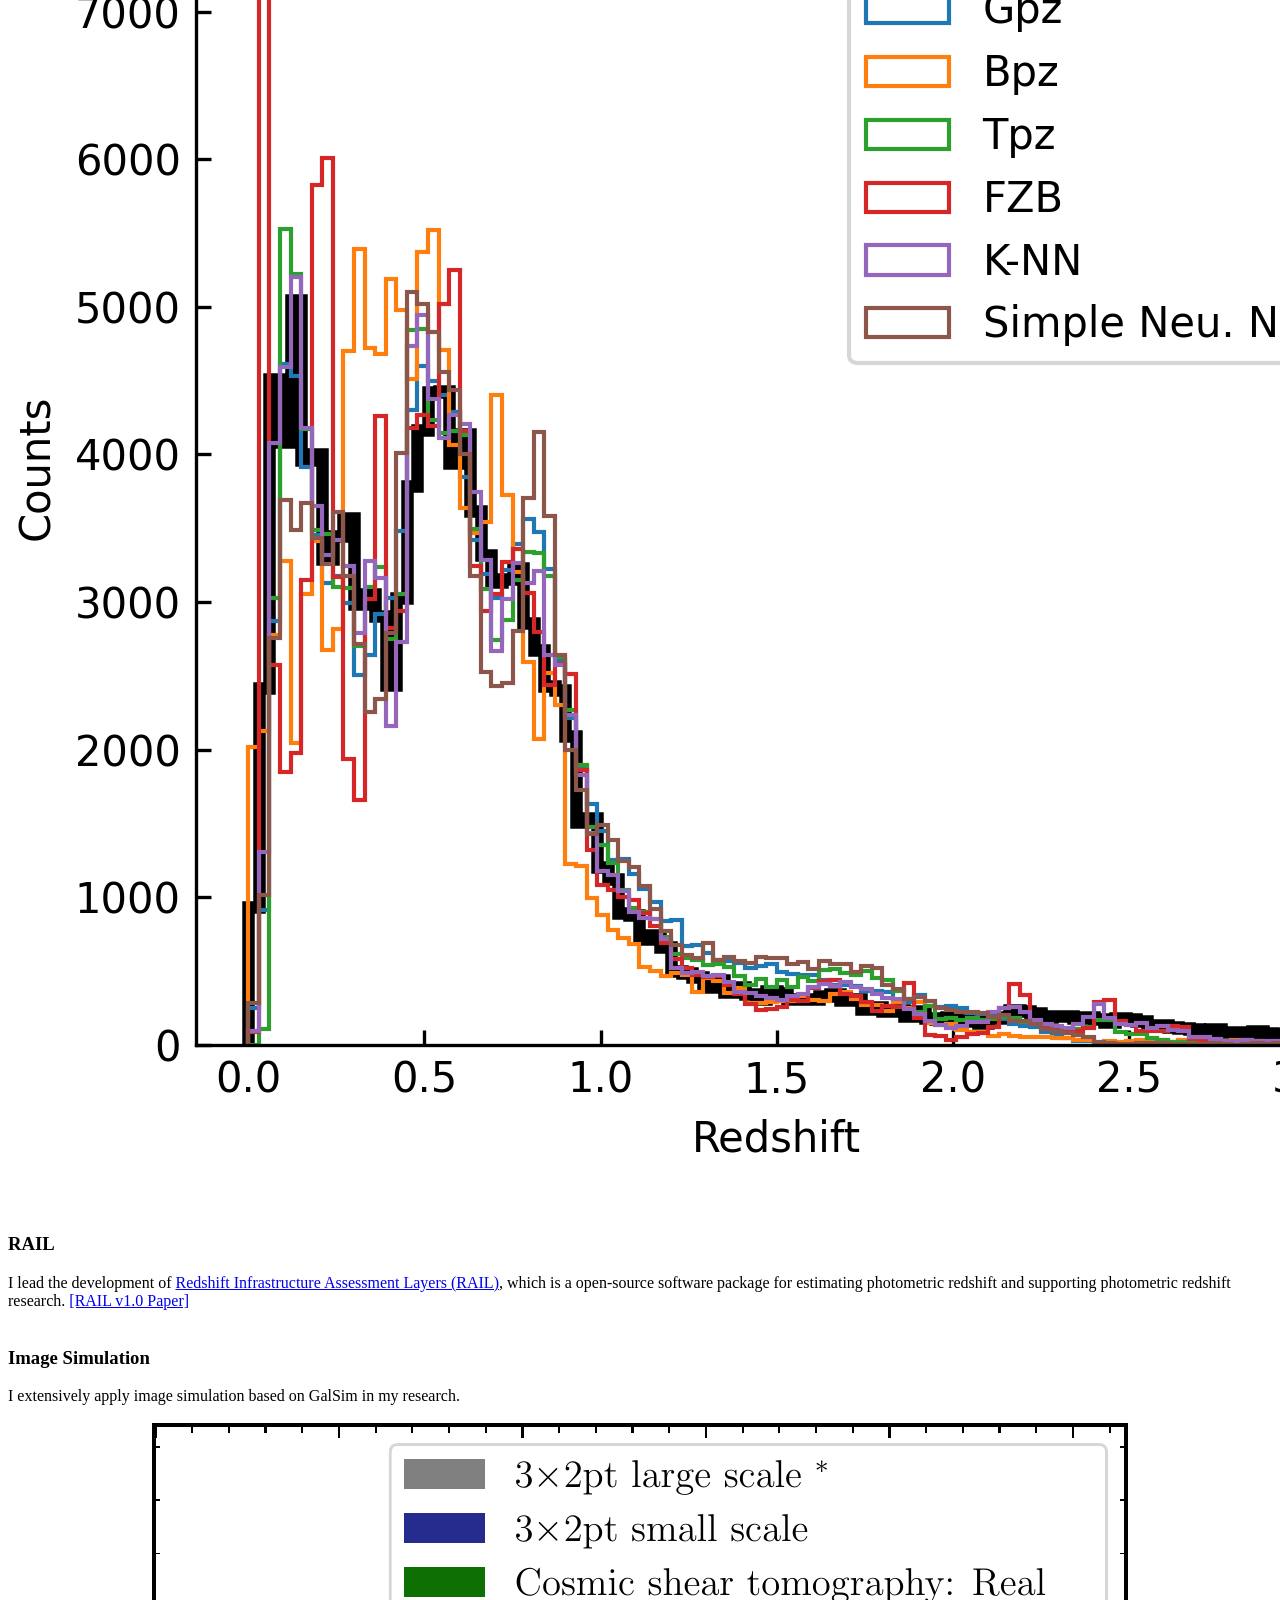
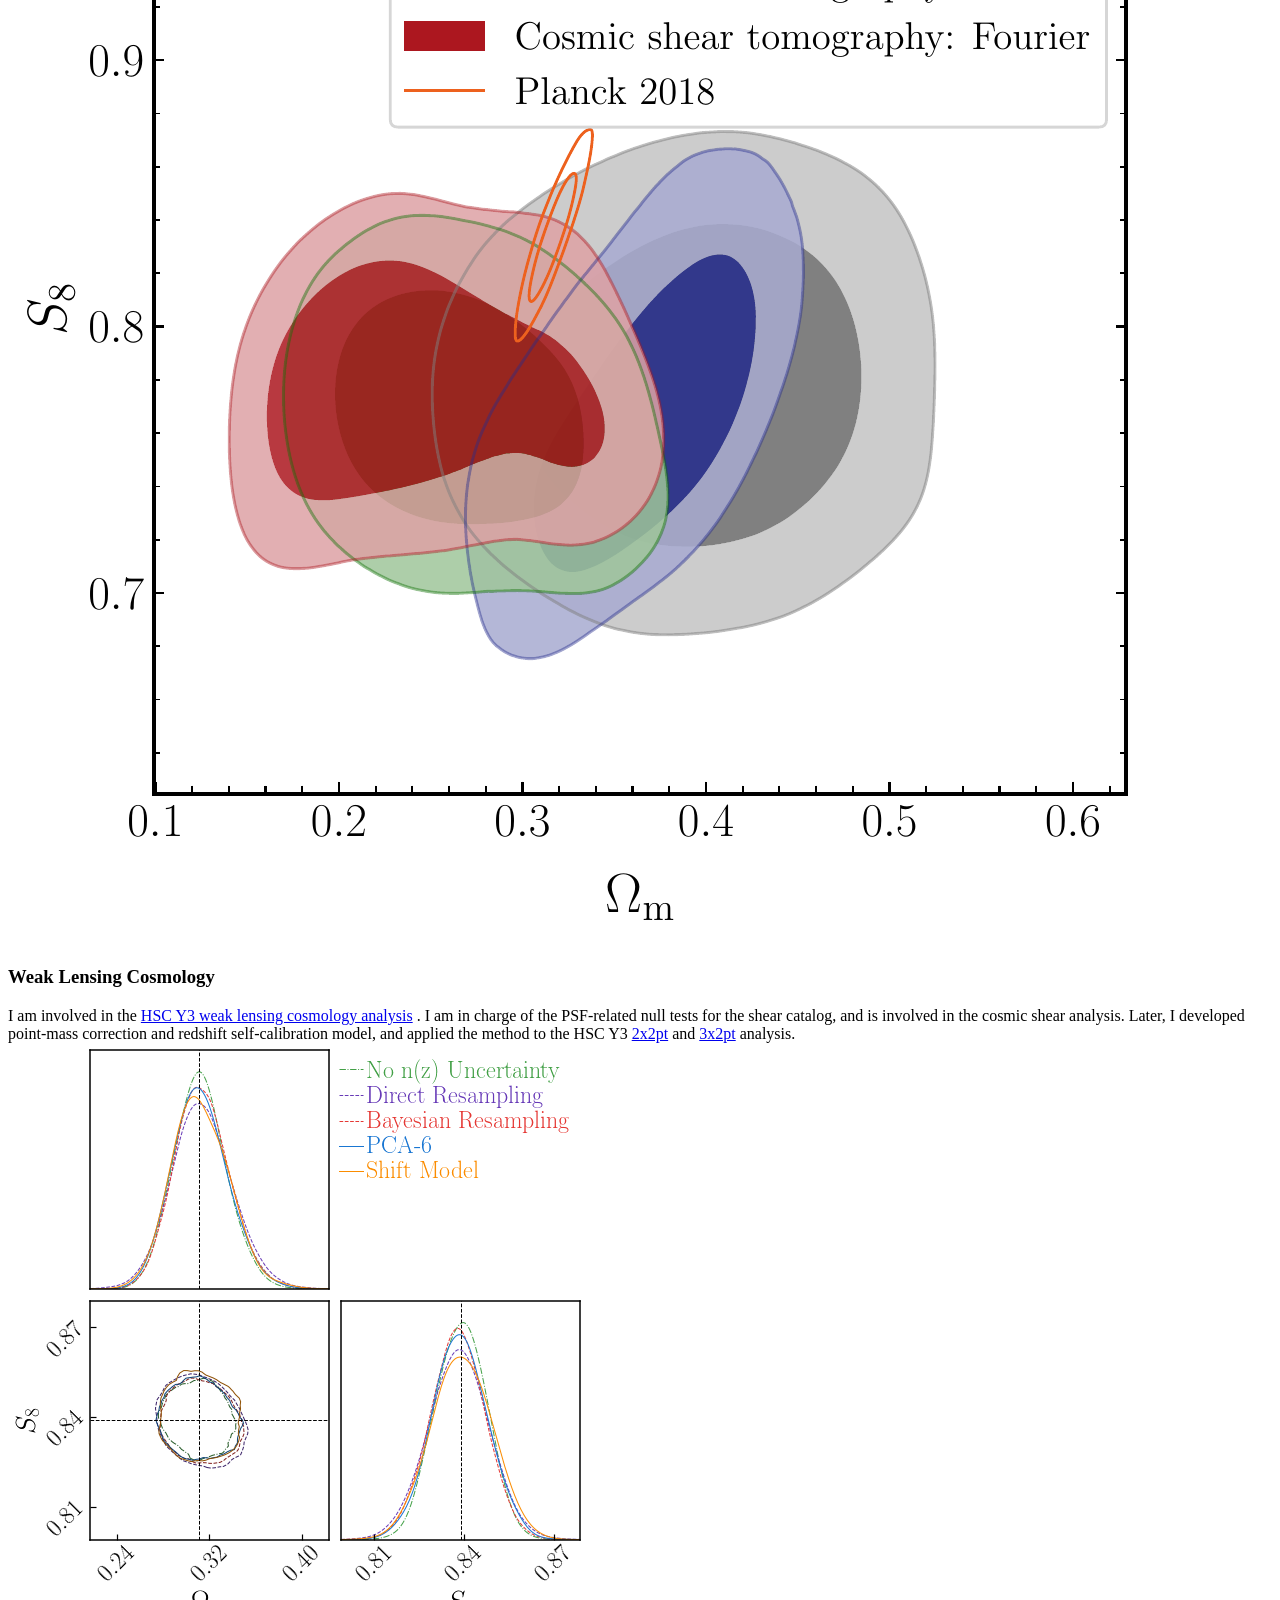
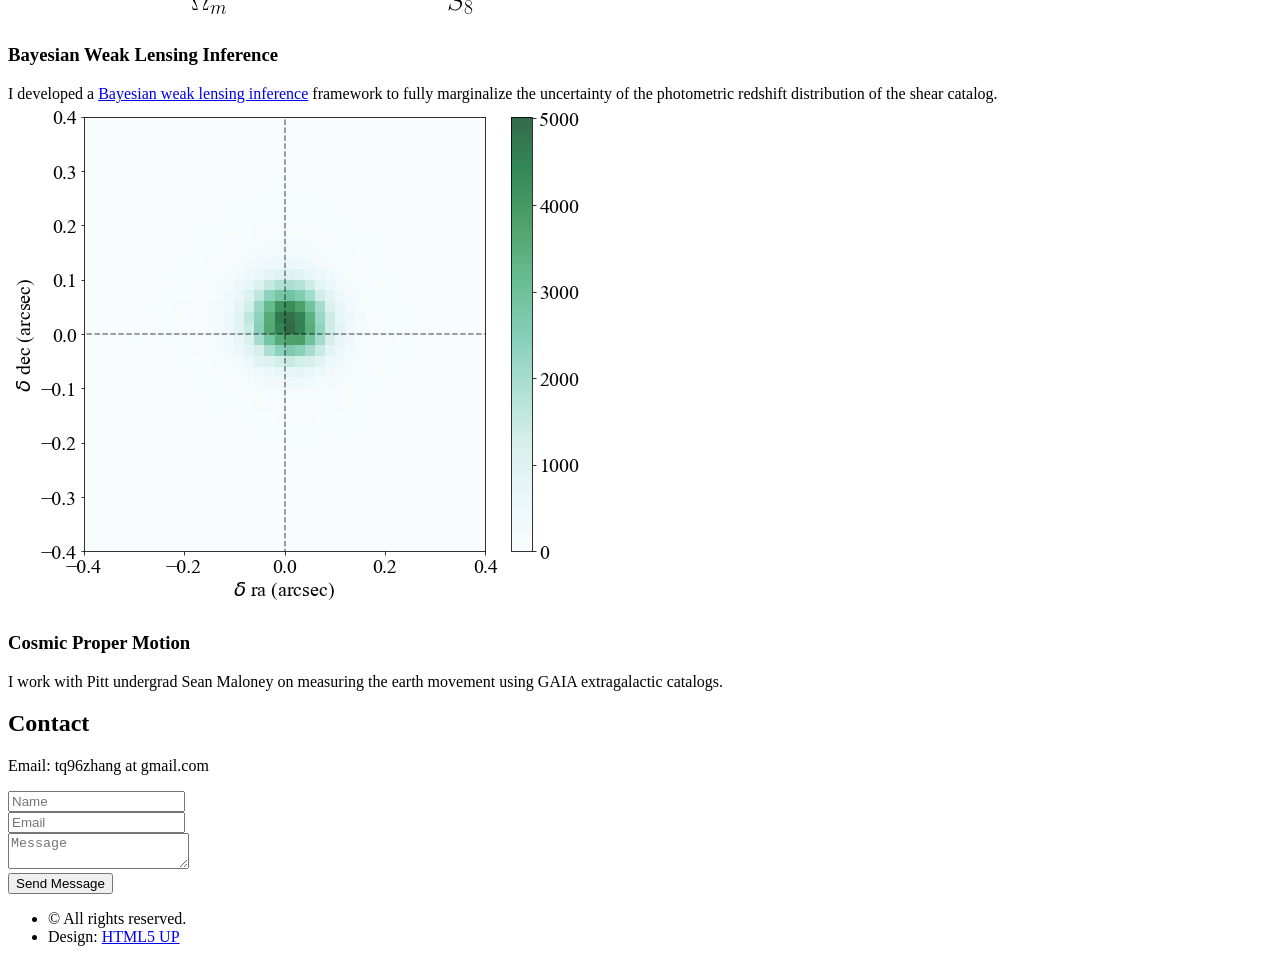
==== commit 63c09d2d: "update main page" ====
--- a/index.html
+++ b/index.html
@@ -64,7 +64,7 @@
 								<a href="data/cv_jul_2025.pdf" class="button scrolly">My CV</a>
 							</footer>
 							<footer>
-								<a href="https://inspirehep.net/authors/2704737?ui-citation-summary=true" class="button scrolly">Publication List</a>
+								<a href="https://ui.adsabs.harvard.edu/search/q=docs(library%2Fe-oFFVJMSqifbMoeN_iXSw)" class="button scrolly">Publication List</a>
 							</footer>
 
 						</div>
@@ -80,10 +80,8 @@
 						<div class="container">
 
 							<div class="row">
-								<div class="col-6 col-12-mobile">
+								<div class="col-9 col-12-mobile">
 									<!-- <p>  -->
-									Hello there!  <br> <br>
-
 									I am an observational cosmologist. I use large extragalactic datasets from the Subaru Telescope, Rubin
 									Observatory, and Nancy Grace Roman Space Telescope
 									to study the evolution of the universe, nature of dark matter, and dark energy. I use techniques such as the weak gravitational lensing and galaxy clustering, etc. I particularly study observational systematics that can impact these analysis, such as the Point Spread Function (PSF) and the photometric redshift (photo-z) <br> <br>
@@ -106,8 +104,12 @@
 										<header>
 											<h3> Tannoudji </h3>
 										</header>
-								</div>
-								<div class="col-3 col-12-mobile">
+										<a href="#" class="image fit"><img src="images/point_reyes.jpeg" alt="" /></a>
+										<header>
+											<h3> Point Reyes, CA <br> <br>Credit: Jocelyn Zhang</h3>
+										</header>
+								</div>
+	<!-- 							<div class="col-3 col-12-mobile">
 									<article class="item">
 										<a href="#" class="image fit"><img src="images/point_reyes.jpeg" alt="" /></a>
 										<header>
@@ -116,7 +118,7 @@
 								
 								
 
-							</div>
+								</div> -->
 
 						</div>
 					</section>
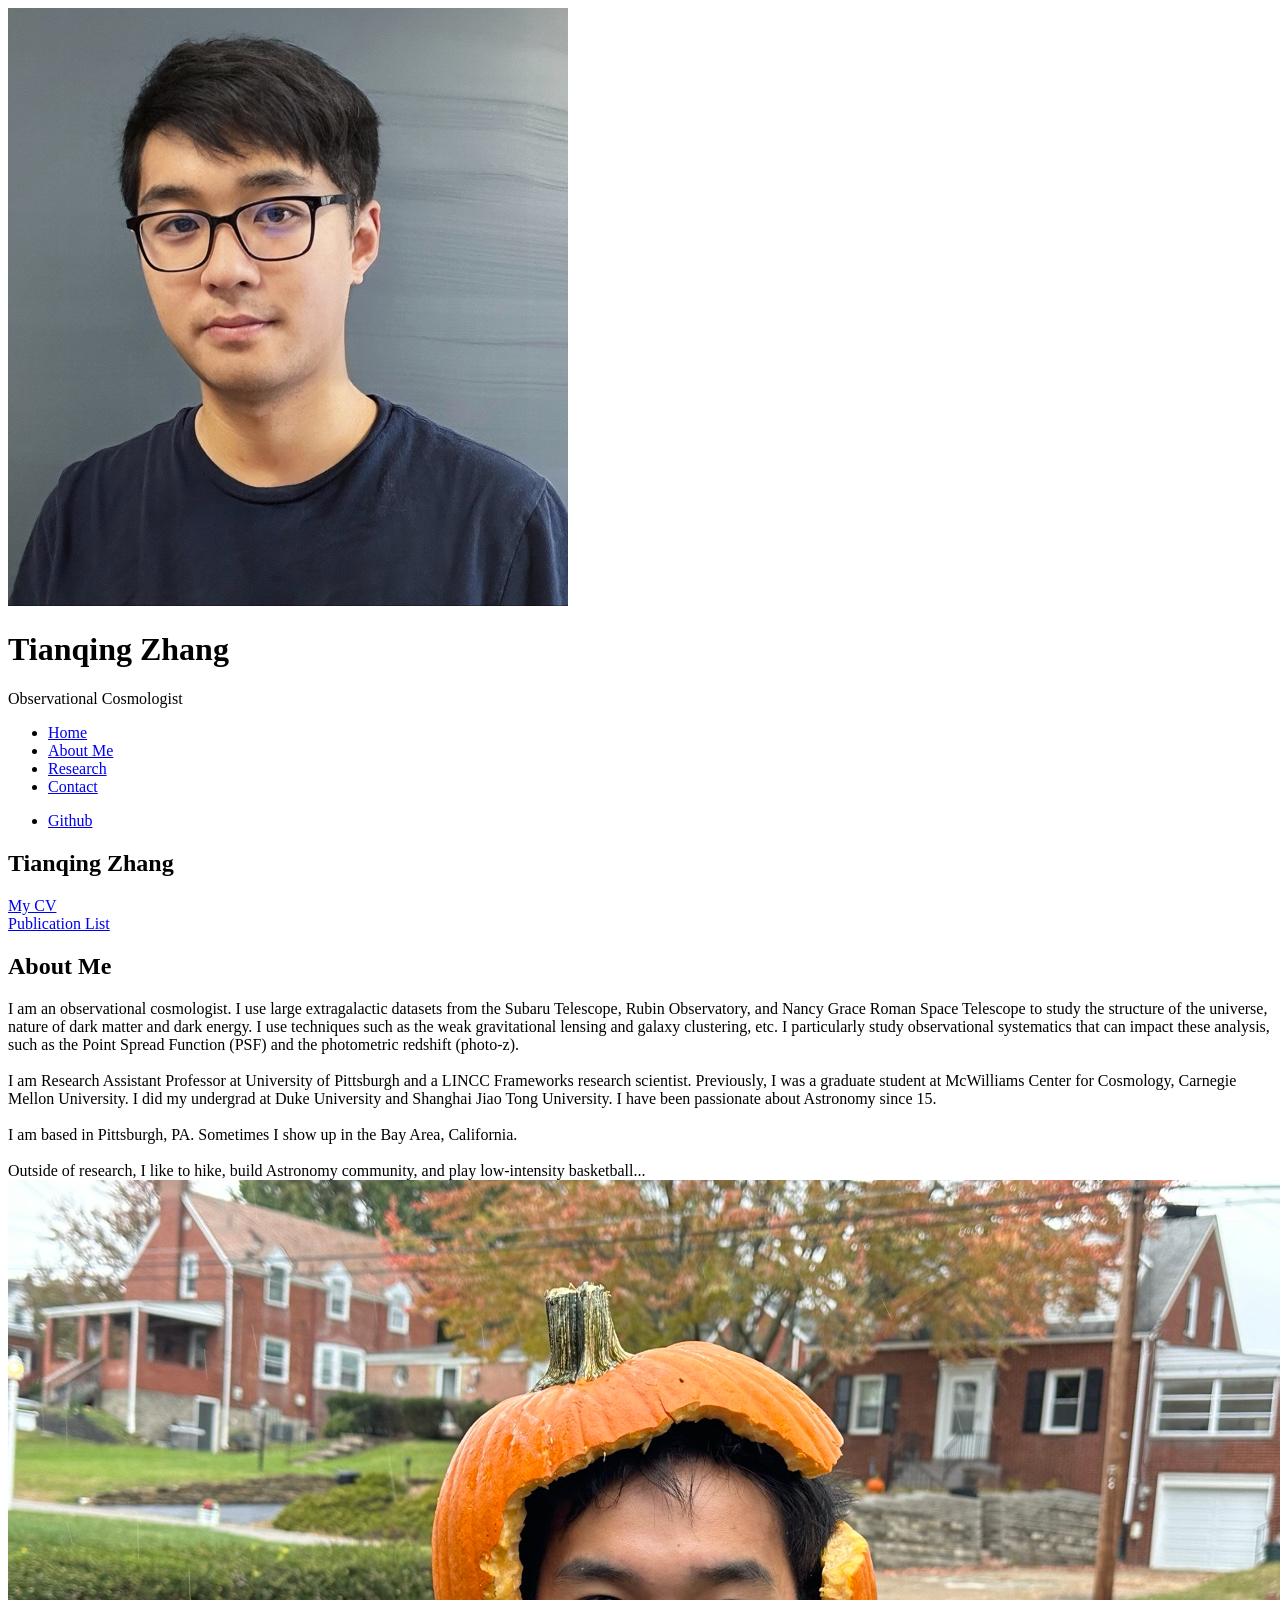
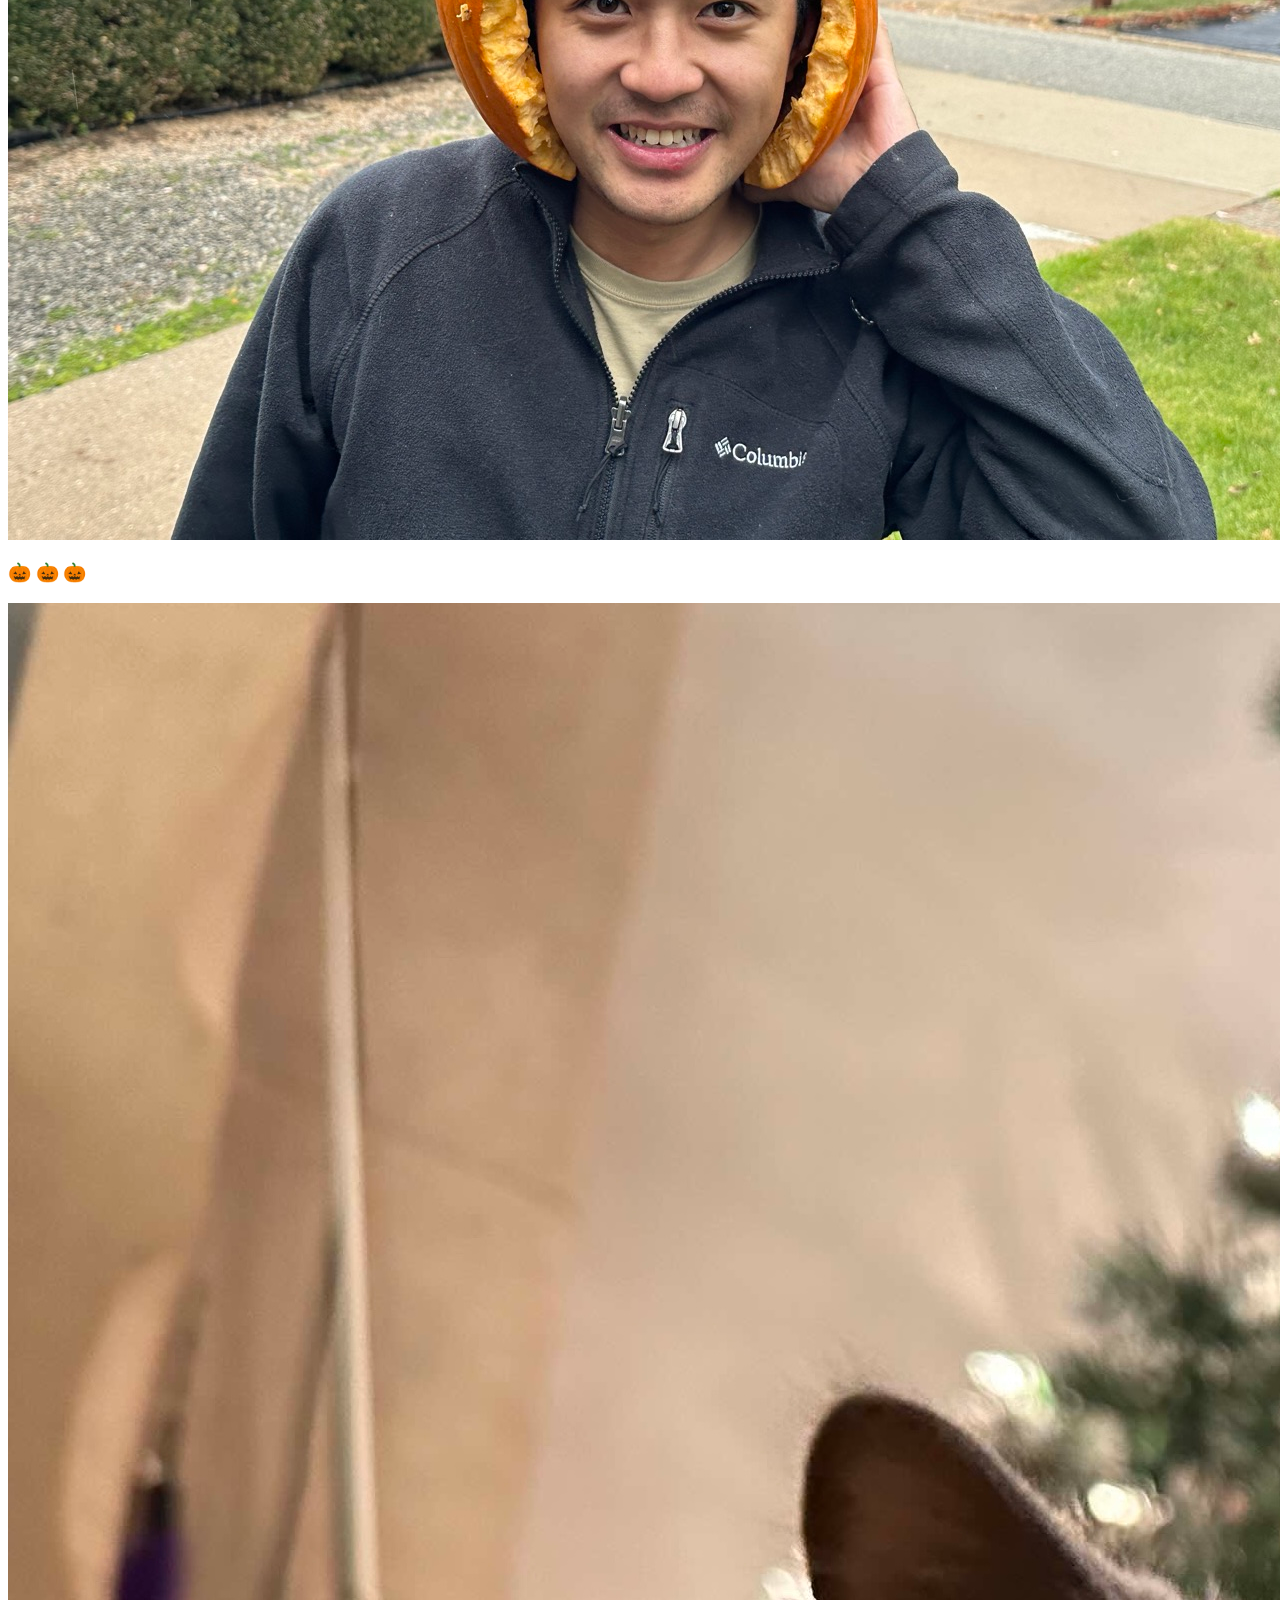
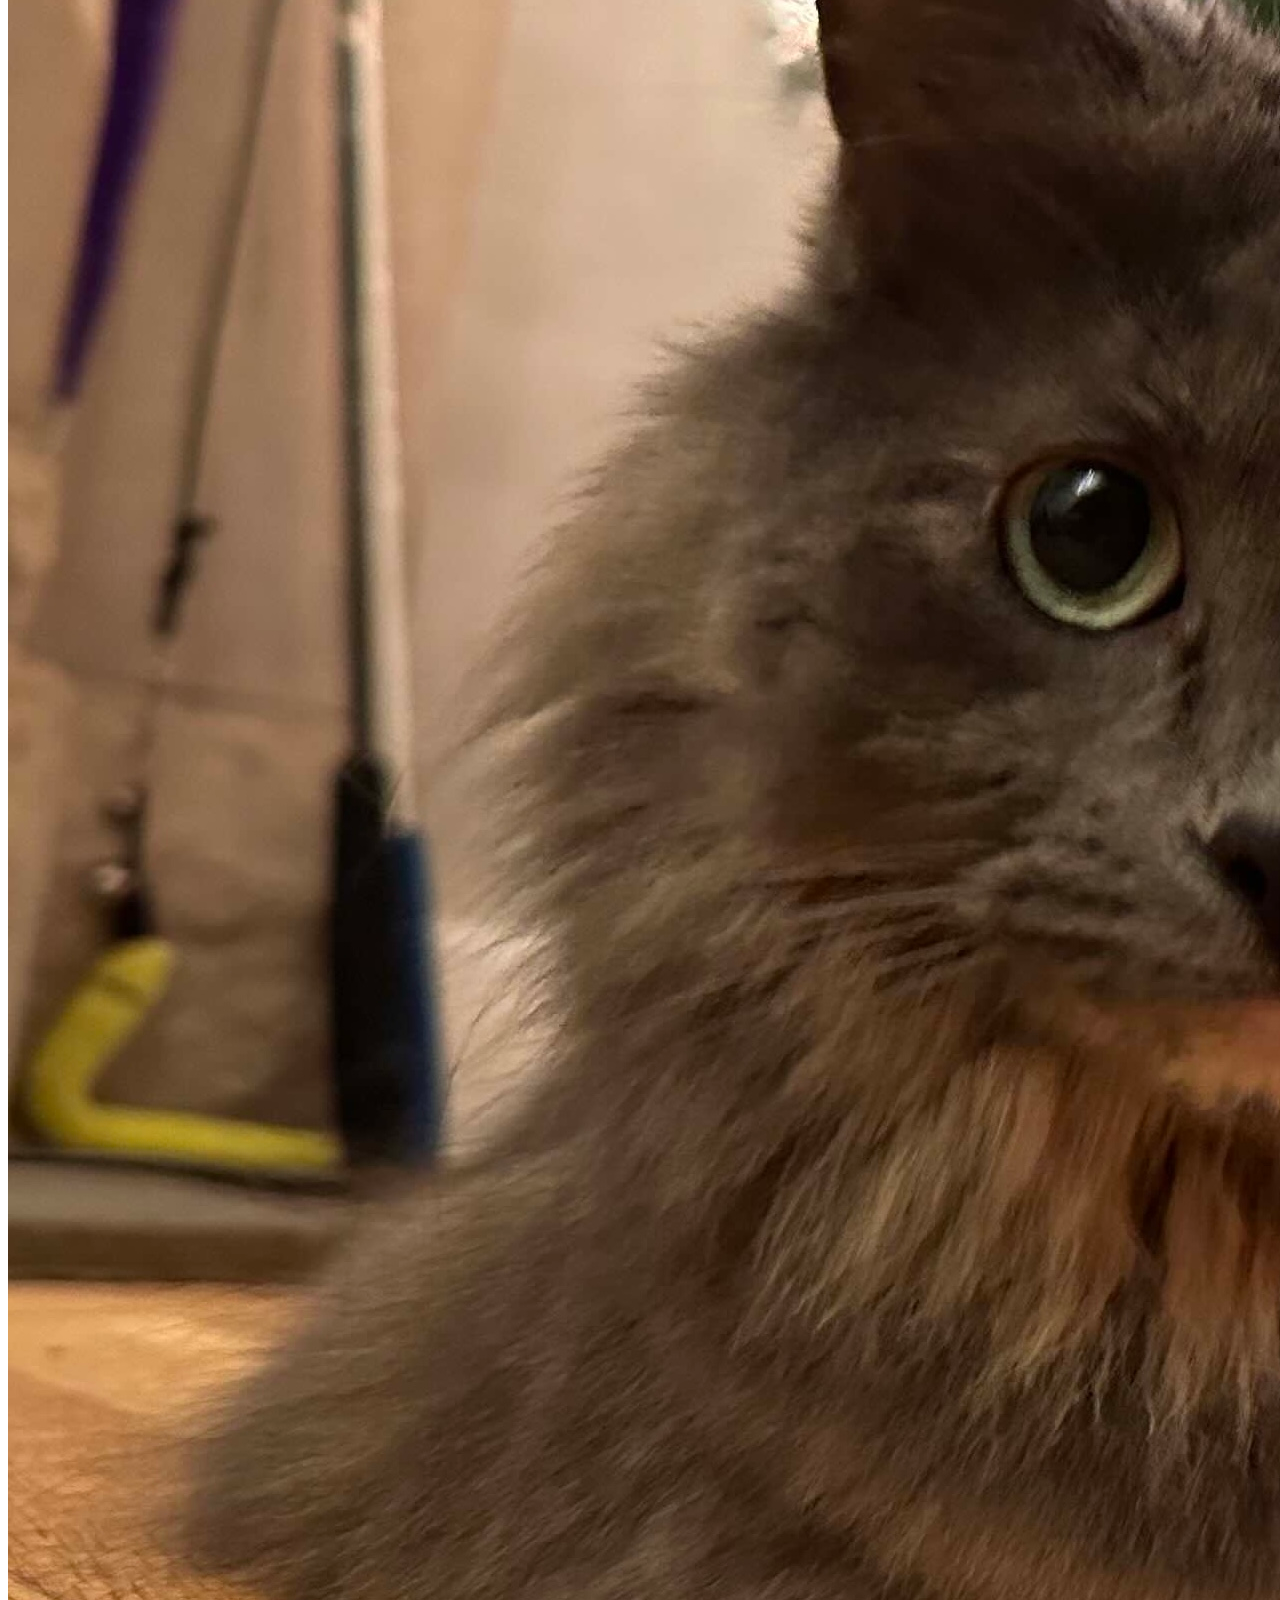
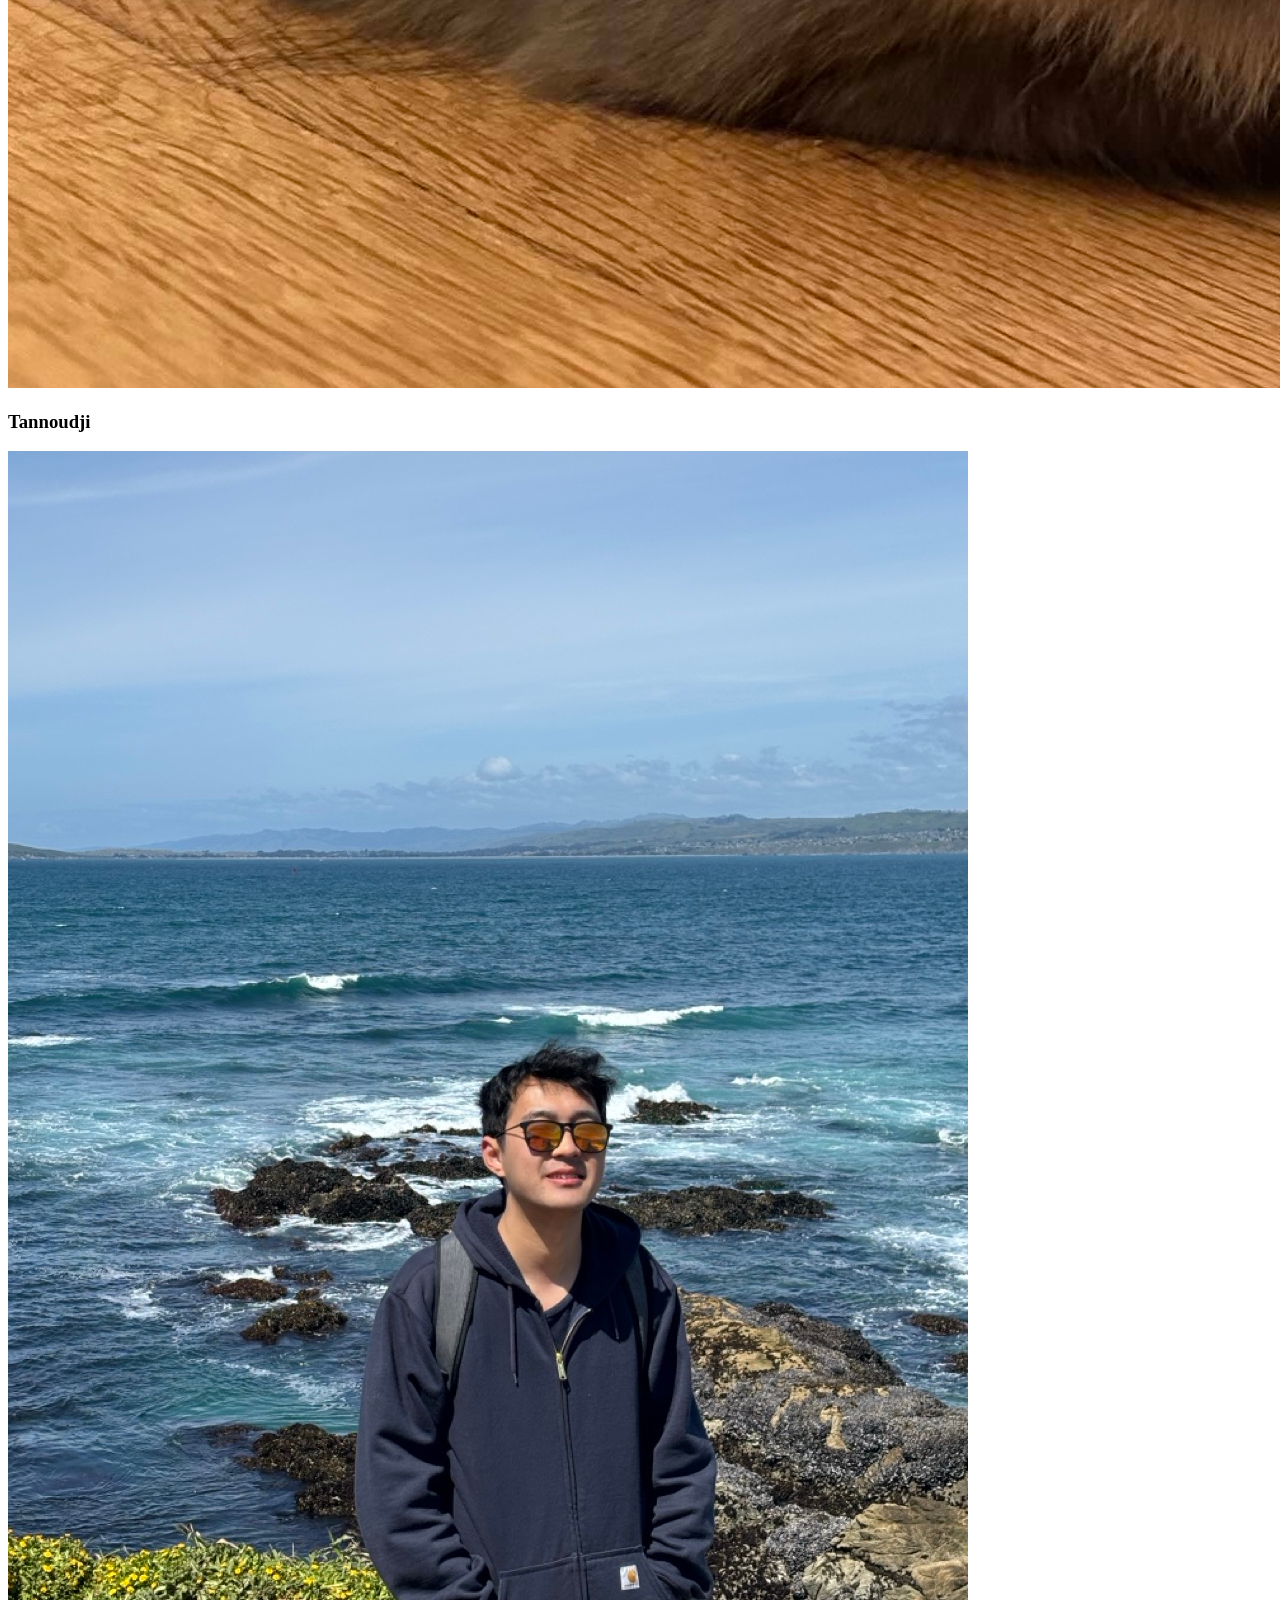
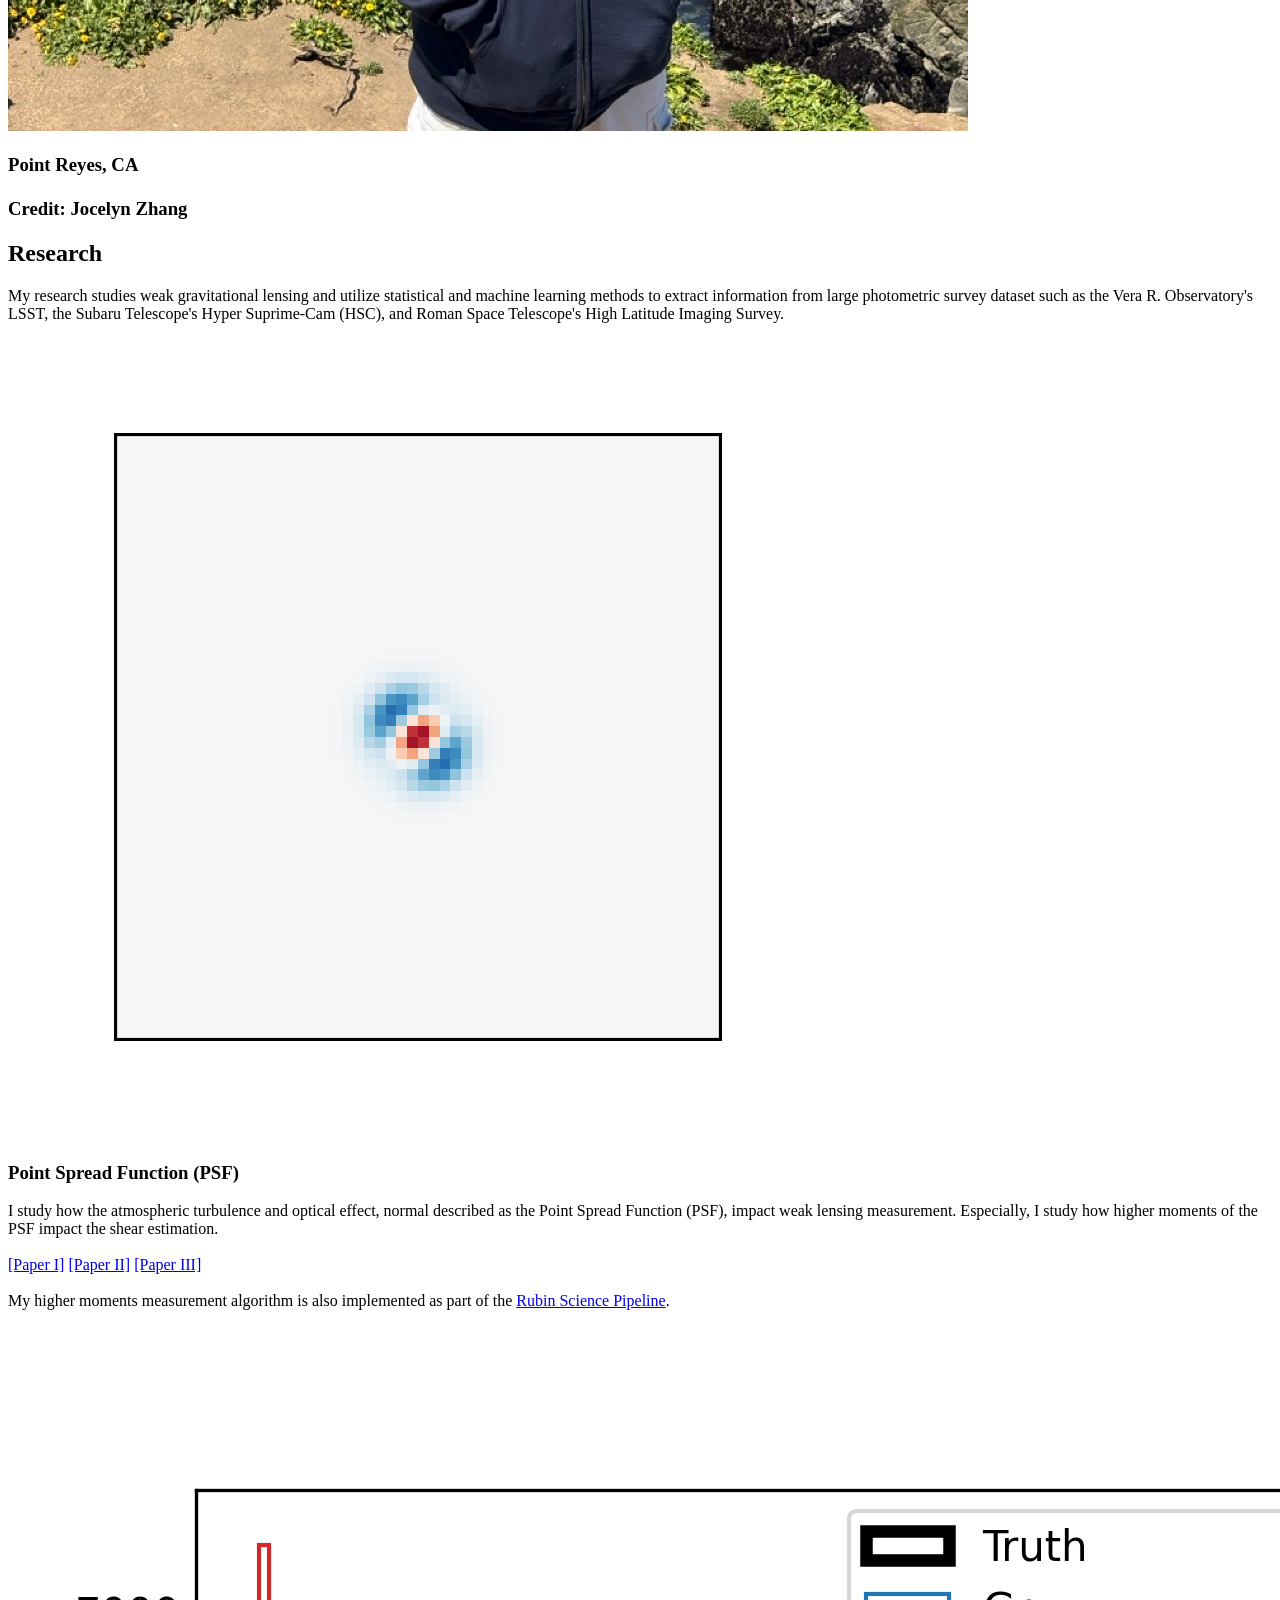
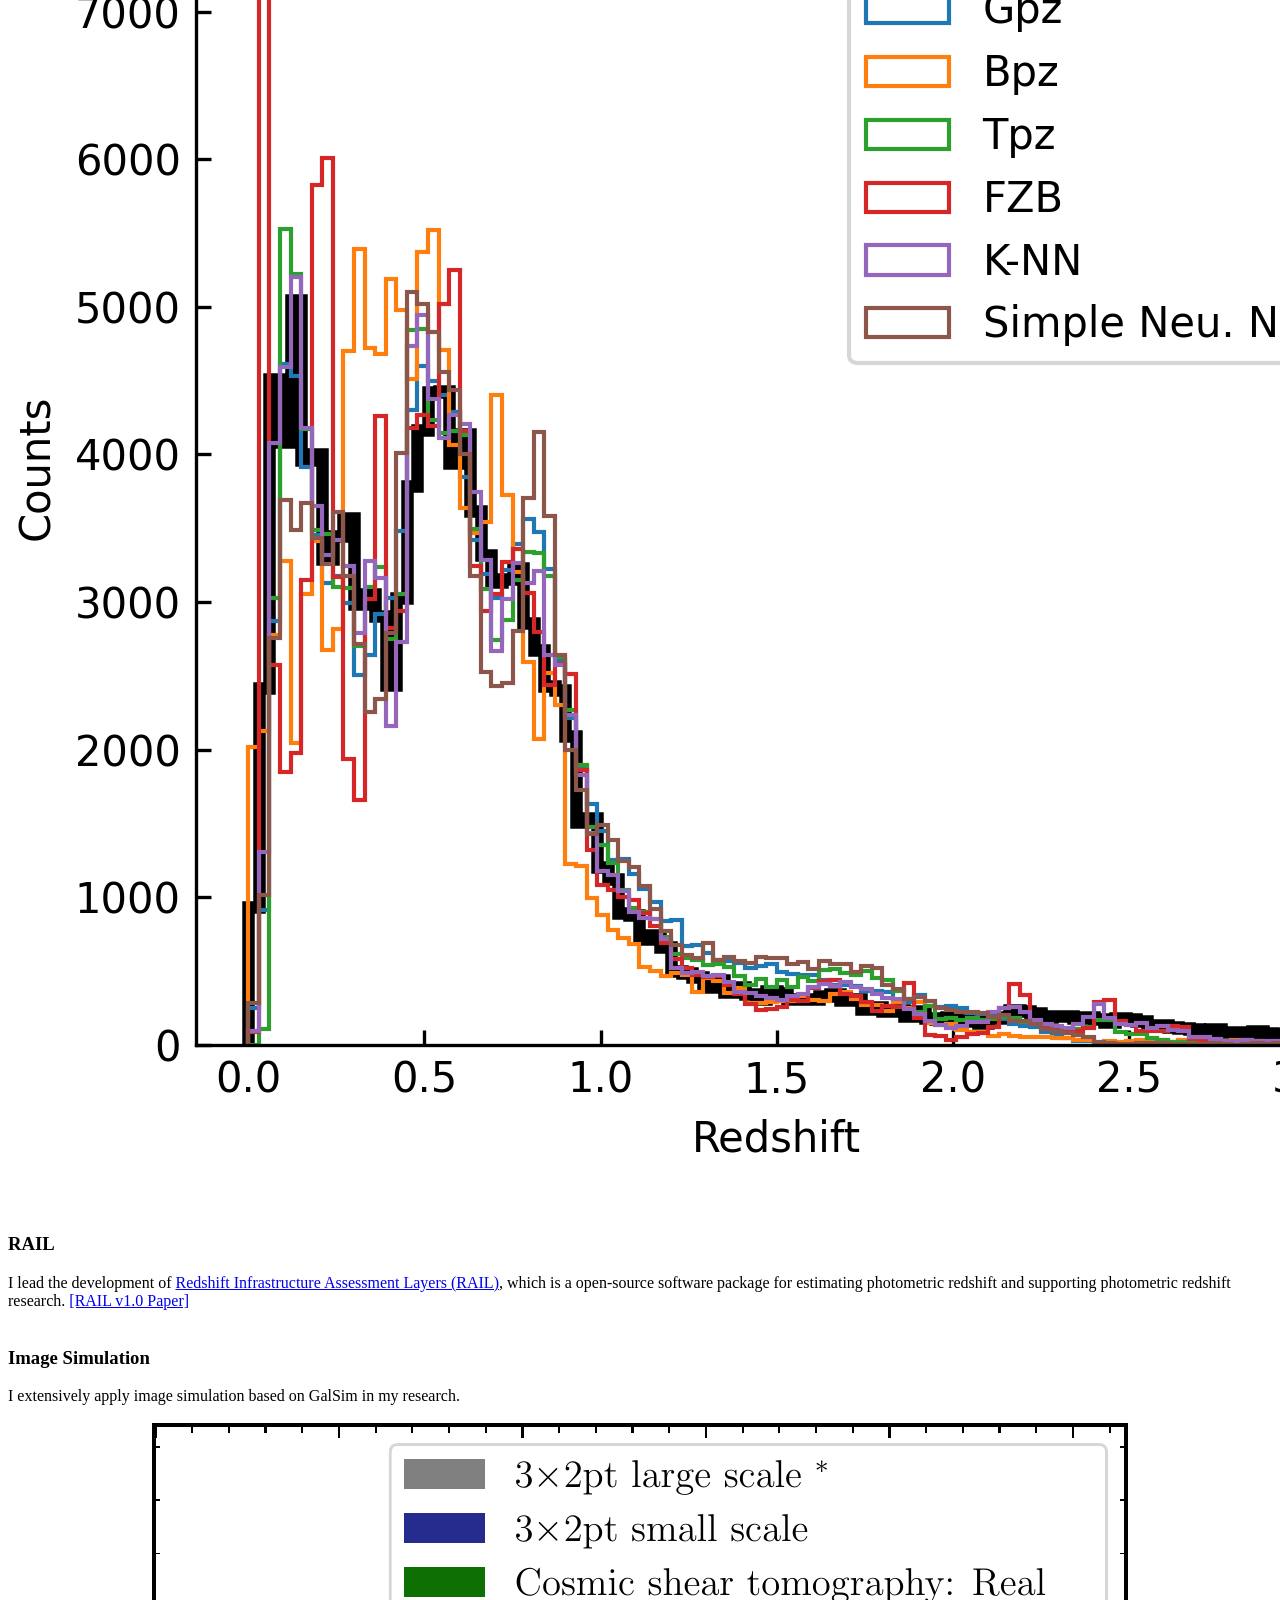
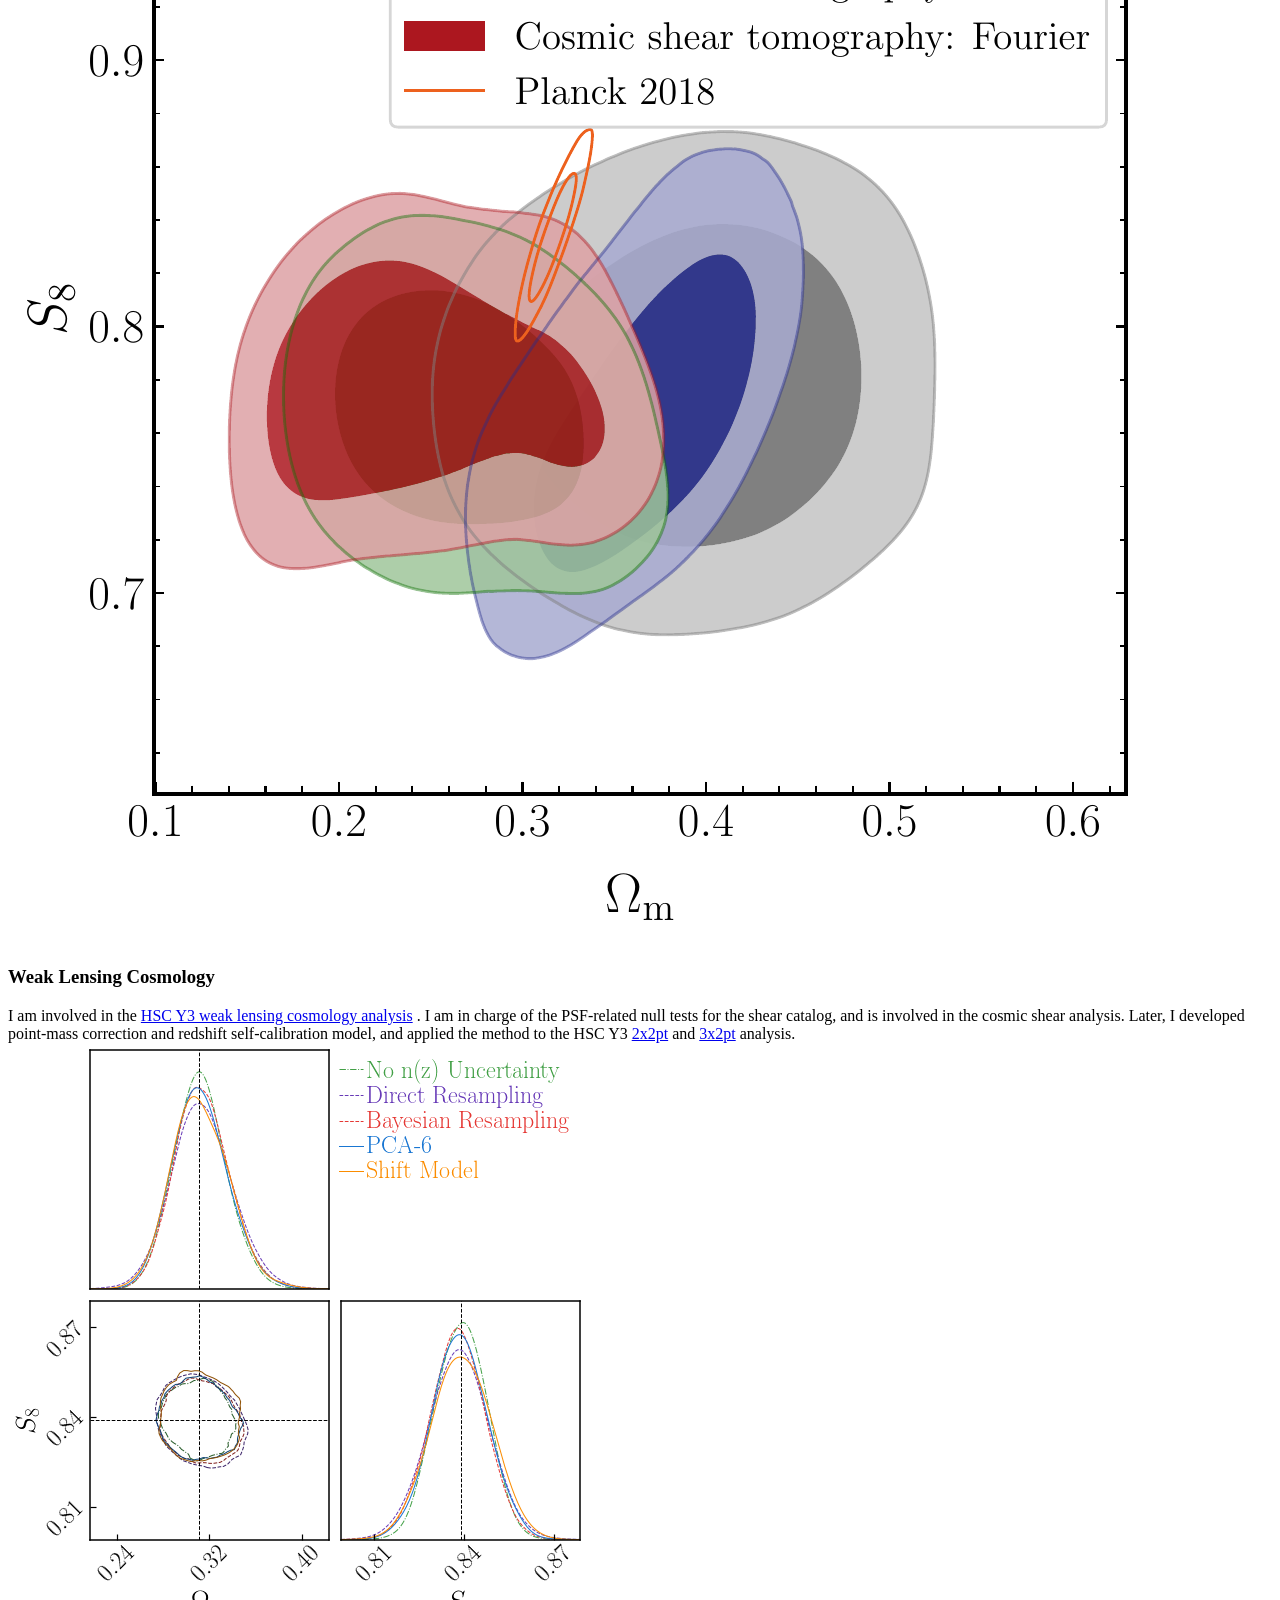
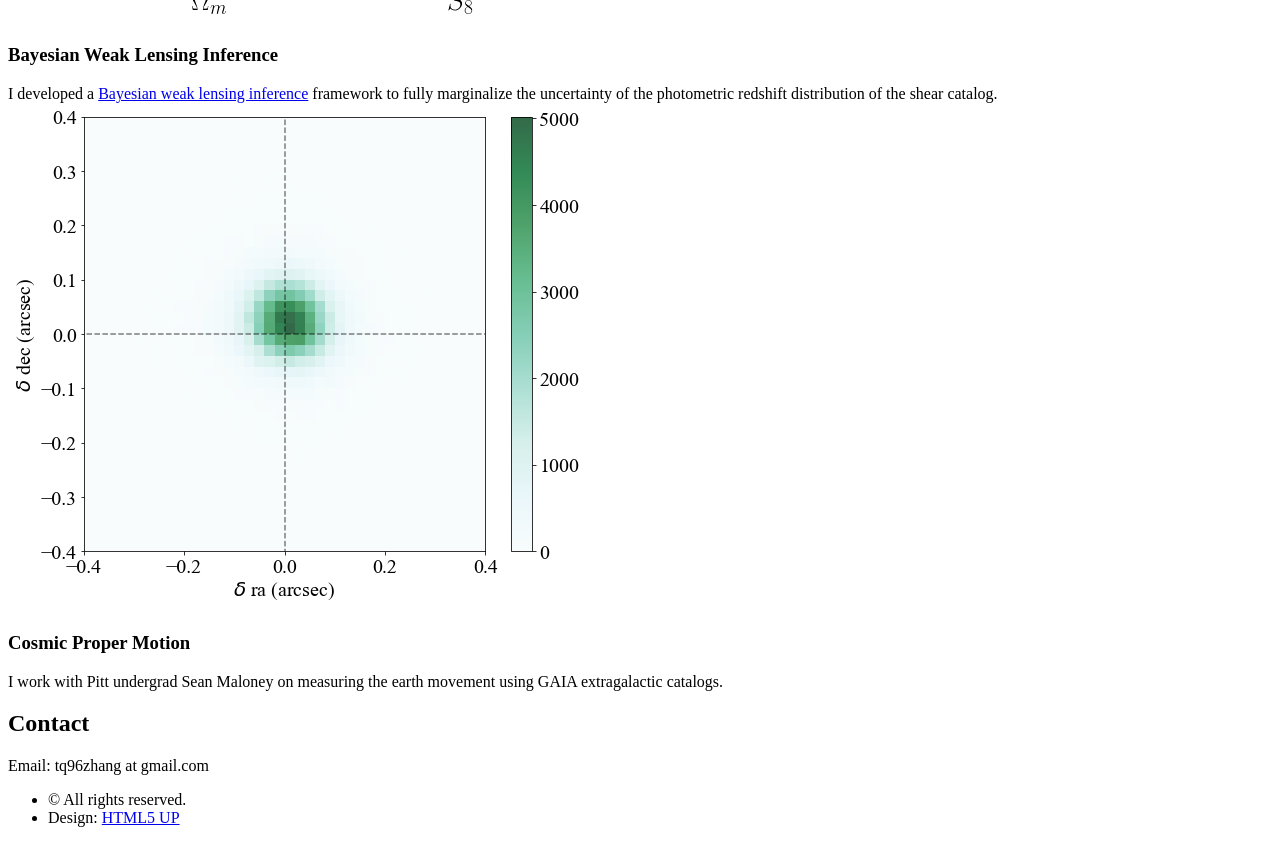
==== commit da5d4c90: "message service in maintenance" ====
--- a/index.html
+++ b/index.html
@@ -84,7 +84,7 @@
 									<!-- <p>  -->
 									I am an observational cosmologist. I use large extragalactic datasets from the Subaru Telescope, Rubin
 									Observatory, and Nancy Grace Roman Space Telescope
-									to study the evolution of the universe, nature of dark matter, and dark energy. I use techniques such as the weak gravitational lensing and galaxy clustering, etc. I particularly study observational systematics that can impact these analysis, such as the Point Spread Function (PSF) and the photometric redshift (photo-z) <br> <br>
+									to study the structure of the universe, nature of dark matter and dark energy. I use techniques such as the weak gravitational lensing and galaxy clustering, etc. I particularly study observational systematics that can impact these analysis, such as the Point Spread Function (PSF) and the photometric redshift (photo-z). <br> <br>
 
 									I am Research Assistant Professor at University of Pittsburgh and a LINCC Frameworks research scientist. Previously, I was a graduate student at McWilliams Center for Cosmology, Carnegie Mellon University. I did my undergrad at Duke University and Shanghai Jiao Tong University. I have been passionate about Astronomy since 15. <br> <br>
 
@@ -227,7 +227,7 @@
 							</header>
 
 							<p>Email: tq96zhang at gmail.com</p>
-
+<!-- 
 							<form method="post" action="#">
 								<div class="row">
 									<div class="col-6 col-12-mobile"><input type="text" name="name" placeholder="Name" /></div>
@@ -239,7 +239,7 @@
 										<input type="submit" value="Send Message" />
 									</div>
 								</div>
-							</form>
+							</form> -->
 
 						</div>
 					</section>
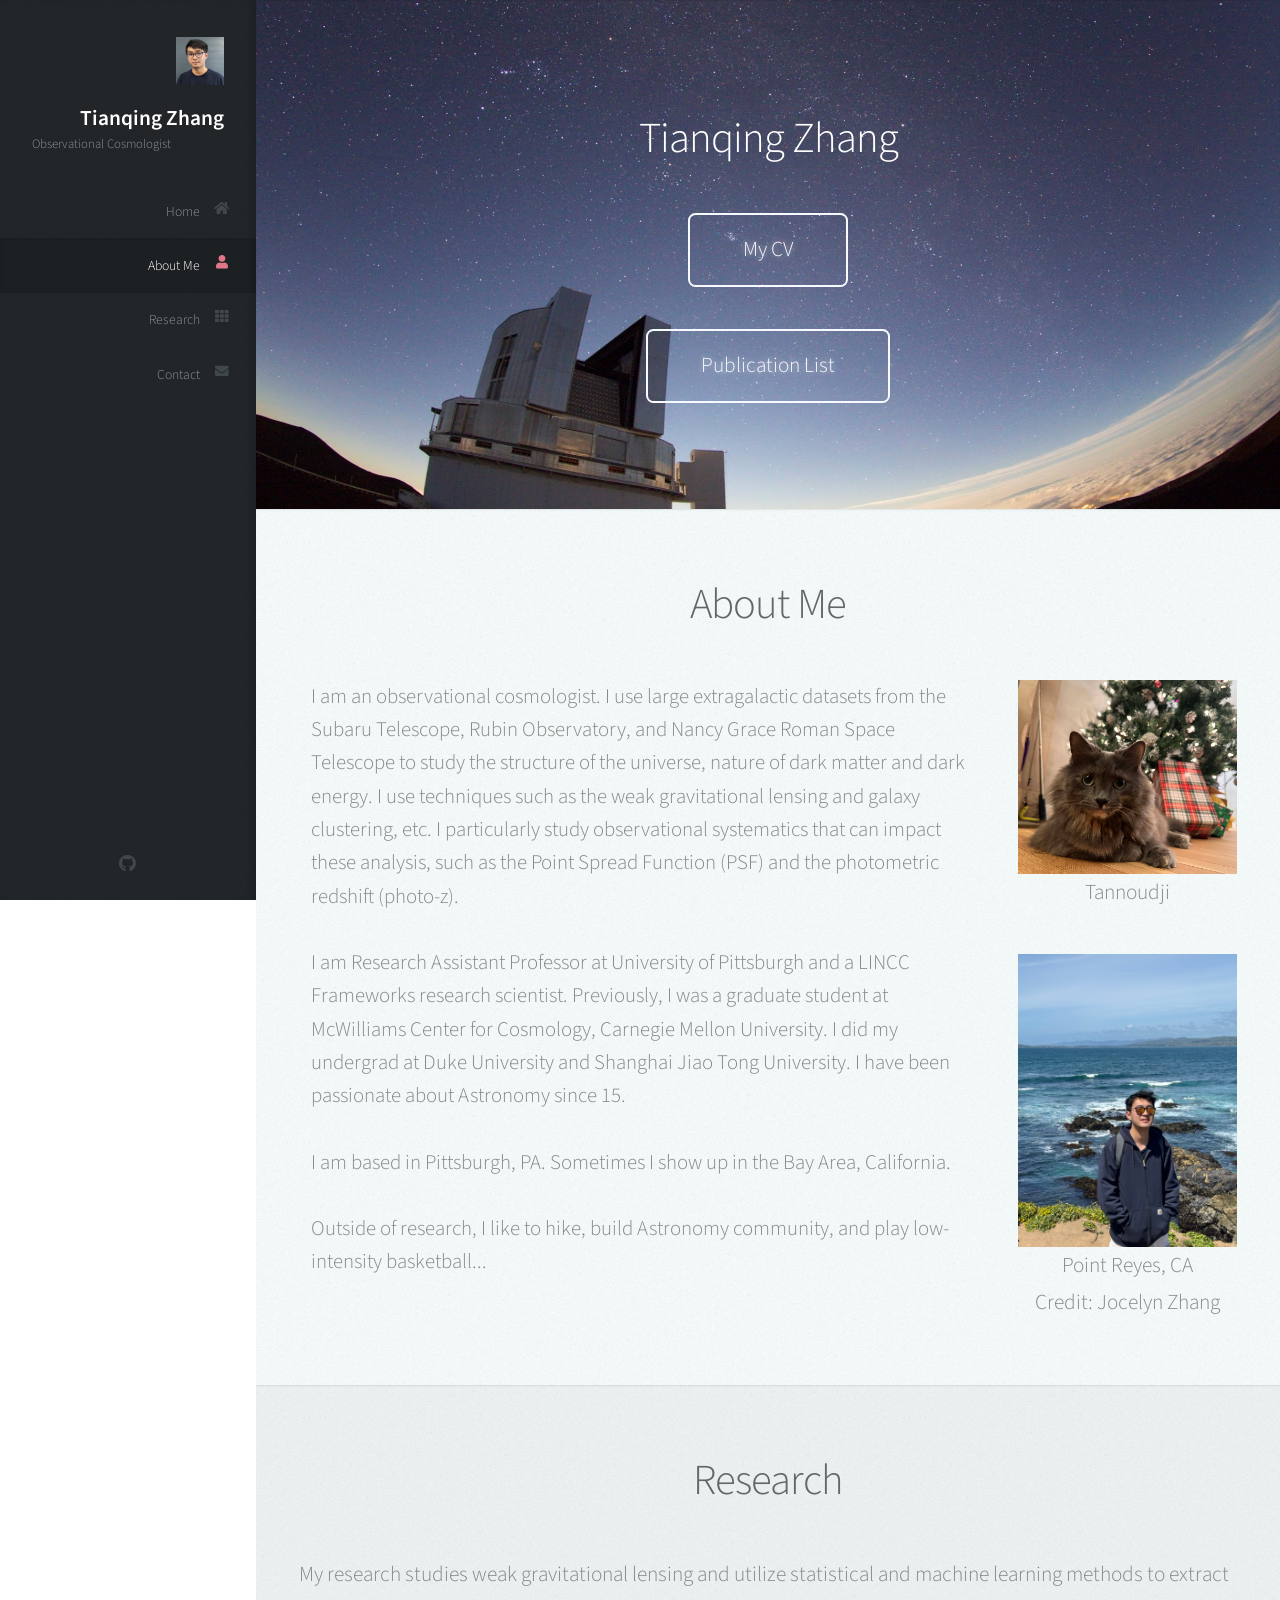
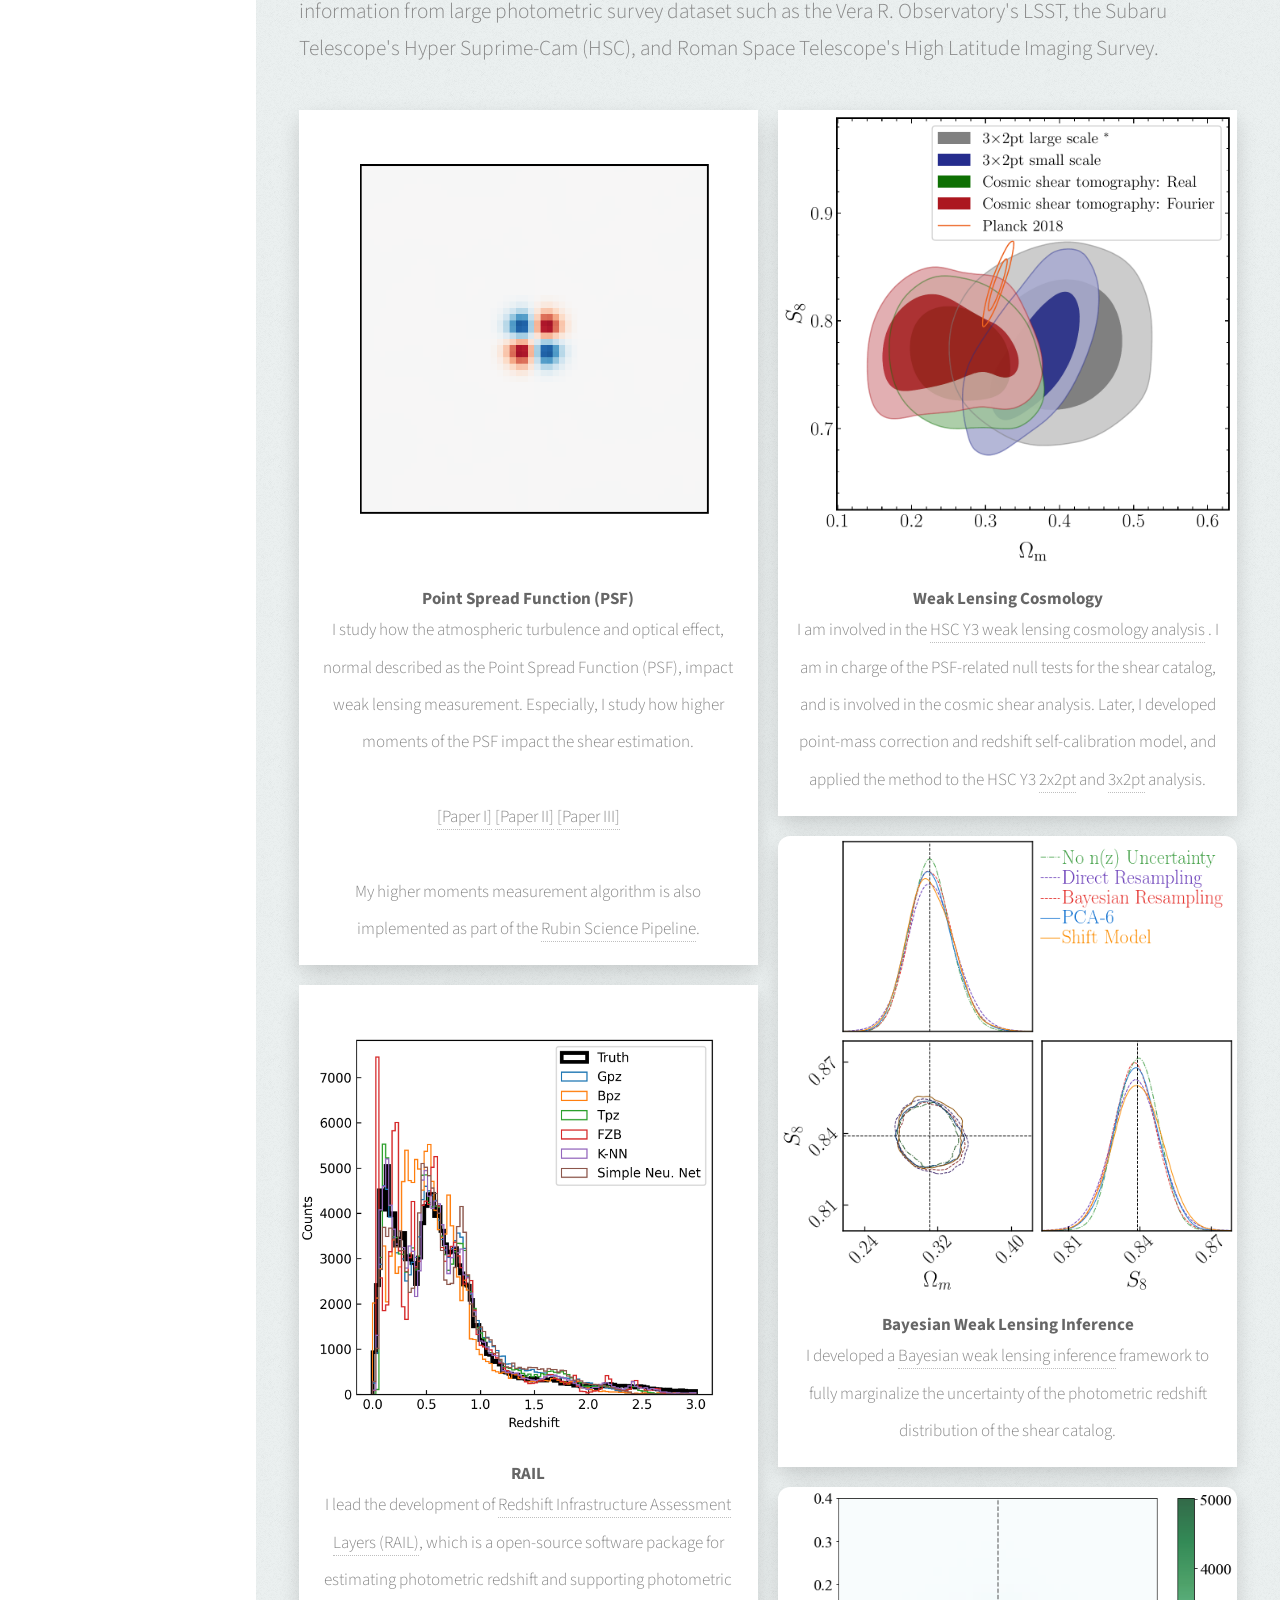
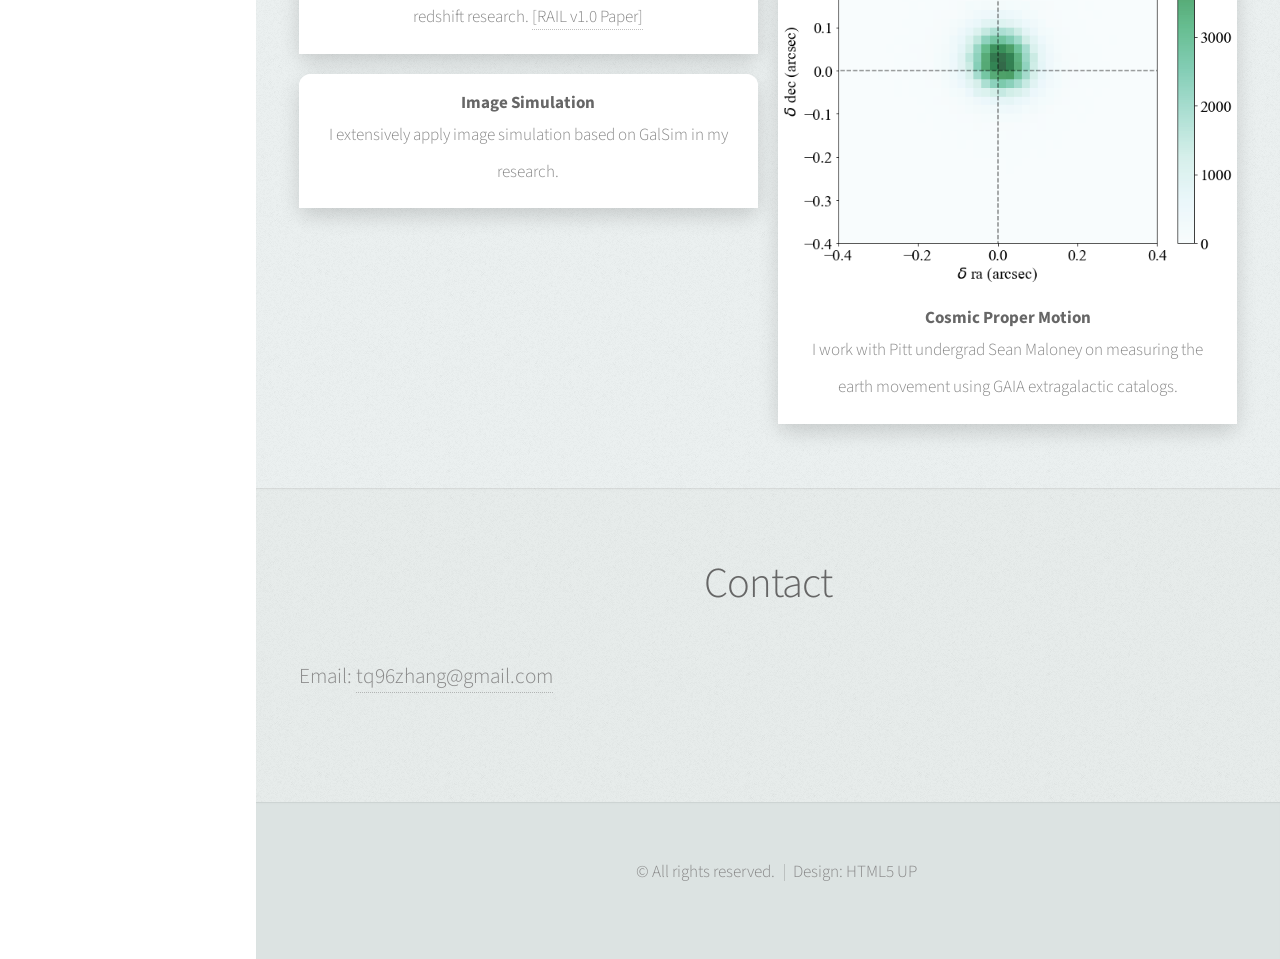
==== commit 0b708487: "update" ====
--- a/index.html
+++ b/index.html
@@ -95,18 +95,14 @@
 									
 								</div>
 								<div class="col-3 col-12-mobile">
-									<article class="item">
-										<a href="#" class="image fit"><img src="images/pumpking_head.jpeg" alt="" /></a>
-										<header>
-											<h3> &#127875 &#127875 &#127875 </h3>
-										</header>
-										<a href="#" class="image fit"><img src="images/tannoudji.jpeg" alt="" /></a>
-										<header>
-											<h3> Tannoudji </h3>
-										</header>
-										<a href="#" class="image fit"><img src="images/point_reyes.jpeg" alt="" /></a>
-										<header>
-											<h3> Point Reyes, CA <br> <br>Credit: Jocelyn Zhang</h3>
+									<article class="icons">
+										<a class="image fit"><img src="images/tannoudji.jpeg" alt="" /></a>
+										<header>
+											<small> Tannoudji </small>
+										</header>
+										<a class="image fit"><img src="images/point_reyes.jpeg" alt="" /></a>
+										<header>
+											<small> Point Reyes, CA <br> Credit: Jocelyn Zhang</small>
 										</header>
 								</div>
 	<!-- 							<div class="col-3 col-12-mobile">
@@ -132,7 +128,7 @@
 								<h2>Research</h2>
 							</header>
 
-							<p>My research studies weak gravitational lensing and utilize statistical and machine learning methods to extract information from large photometric survey dataset such as the Vera R. Observatory's LSST, the Subaru Telescope's Hyper Suprime-Cam (HSC), and Roman Space Telescope's High Latitude Imaging Survey.</p>
+							<p> My research studies weak gravitational lensing and utilize statistical and machine learning methods to extract information from large photometric survey dataset such as the Vera R. Observatory's LSST, the Subaru Telescope's Hyper Suprime-Cam (HSC), and Roman Space Telescope's High Latitude Imaging Survey.</p>
 
 							<div class="row">
 								<div class="col-6 col-12-mobile">
@@ -200,6 +196,8 @@
 											I developed a <a href="https://arxiv.org/abs/2206.10169" target="_blank">Bayesian weak lensing inference</a> framework to fully marginalize the uncertainty of the photometric redshift distribution of the shear catalog. 
 											
 										</header>
+									</article>
+
 
 									<article class="item">
 										<a class="image fit"><img src="images/parallax.png" alt="" /></a>
@@ -208,6 +206,7 @@
 
 											I work with Pitt undergrad Sean Maloney on measuring the earth movement using GAIA extragalactic catalogs.  
 										</header>
+									
 									</article>
 								</div>
 
@@ -226,7 +225,7 @@
 								<h2>Contact</h2>
 							</header>
 
-							<p>Email: tq96zhang at gmail.com</p>
+							<p>Email: <a href="mailto:tq96zhang@gmail.com">tq96zhang@gmail.com</a></p>
 <!-- 
 							<form method="post" action="#">
 								<div class="row">
@@ -251,7 +250,7 @@
 
 				<!-- Copyright -->
 					<ul class="copyright">
-						<li>&copy; All rights reserved.</li><li>Design: <a href="http://html5up.net">HTML5 UP</a></li>
+						<li>&copy; All rights reserved.</li><li>Design: HTML5 UP</a></li>
 					</ul>
 
 			</div>
--- a/assets/css/main.css
+++ b/assets/css/main.css
@@ -212,6 +212,7 @@
 
 /* Container */
 
+
 	.container {
 		margin: 0 auto;
 		max-width: 100%;
@@ -260,6 +261,17 @@
 
 /* Row */
 
+.col-9.col-12-mobile {
+  font-size: 1.3rem;    /* slightly smaller than normal */
+  line-height: 1.6;     /* extra spacing for readability */
+  text-align: left;        /* keep it left aligned */
+  margin: 0 auto;          /* center the whole block in its parent */
+  padding-left: 2rem;      /* push text inward from the left edge */
+  padding-right: 2rem;     /* optional, for balance */
+}
+p {
+  text-align: left;
+}
 	.row {
 		display: flex;
 		flex-wrap: wrap;
@@ -1935,65 +1947,73 @@
 			background: #eee;
 		}
 
-/* Button */
-
-	input[type="button"],
-	input[type="submit"],
-	input[type="reset"],
-	button,
-	.button {
-		position: relative;
-		display: inline-block;
-		border-radius: 0.35em;
-		color: #fff !important;
-		text-decoration: none;
-		padding: 0.75em 2.5em 0.75em 2.5em;
-		background-color: #8ebebc;
-		border: 0;
-		cursor: pointer;
-		background-image: -moz-linear-gradient(top, rgba(0, 0, 0, 0), rgba(0, 0, 0, 0.15)), url("images/overlay.png");
-		background-image: -webkit-linear-gradient(top, rgba(0, 0, 0, 0), rgba(0, 0, 0, 0.15)), url("images/overlay.png");
-		background-image: -ms-linear-gradient(top, rgba(0, 0, 0, 0), rgba(0, 0, 0, 0.15)), url("images/overlay.png");
-		background-image: linear-gradient(top, rgba(0, 0, 0, 0), rgba(0, 0, 0, 0.15)), url("images/overlay.png");
-		-moz-transition: background-color 0.35s ease-in-out;
-		-webkit-transition: background-color 0.35s ease-in-out;
-		-ms-transition: background-color 0.35s ease-in-out;
-		transition: background-color 0.35s ease-in-out;
-	}
-
-		input[type="button"]:hover,
-		input[type="submit"]:hover,
-		input[type="reset"]:hover,
-		button:hover,
-		.button:hover {
-			background-color: #9ececc;
-		}
-
-		input[type="button"]:active,
-		input[type="submit"]:active,
-		input[type="reset"]:active,
-		button:active,
-		.button:active {
-			background-color: #7eaeac;
-		}
+/* Transparent pearl white buttons */
+
+input[type="button"],
+input[type="submit"],
+input[type="reset"],
+button,
+.button {
+  position: relative;
+  display: inline-block;
+  border-radius: 0.35em;
+  color: #f8f8ff !important;             /* pearl white */
+  text-decoration: none;
+  padding: 0.75em 2.5em;
+  background: transparent;               /* fully transparent */
+  border: 2px solid rgba(255, 255, 255, 0.7); /* subtle pearl border */
+  cursor: pointer;
+  transition: all 0.35s ease-in-out;
+  text-shadow: 0 0 6px rgba(255, 255, 255, 0.6); /* gentle glow for readability */
+}
+
+input[type="button"]:hover,
+input[type="submit"]:hover,
+input[type="reset"]:hover,
+button:hover,
+.button:hover {
+  border-color: #ffffff;  /* brighter border on hover */
+  color: #ffffff;         /* brighter pearl white */
+  background: rgba(255, 255, 255, 0.1); /* faint hover highlight */
+}
+
+input[type="button"]:active,
+input[type="submit"]:active,
+input[type="reset"]:active,
+button:active,
+.button:active {
+  background: rgba(255, 255, 255, 0.2); /* slightly stronger press effect */
+  color: #ffffff;
+}
 
 /* Item */
 
-	.item {
-		box-shadow: 0 0.05em 0.15em 0 rgba(0, 0, 0, 0.05);
-		margin-bottom: 40px;
-	}
-
-		.item header {
-			background: #fff;
-			margin: 0;
-			padding: 1em 0 1em 0;
-			font-size: 0.8em;
-		}
-
-			.item header h3 {
-				font-size: 1em;
-			}
+.item {
+  background: #fff;
+  border-radius: 12px;                       /* rounded corners */
+  box-shadow: 0 8px 20px rgba(0, 0, 0, 0.15); /* floating shadow */
+  margin-bottom: 40px;
+  transition: transform 0.25s ease, 
+              box-shadow 0.25s ease;         /* smooth hover effect */
+}
+
+.item:hover {
+  transform: translateY(-6px);               /* lift upward */
+  box-shadow: 0 12px 30px rgba(0, 0, 0, 0.25); /* stronger hover shadow */
+}
+
+.item header {
+  background: #fff;
+  margin: 0;
+  padding: 1em;
+  font-size: 0.8em;
+  border-radius: 12px 12px 0 0;              /* match card corners */
+}
+
+.item header h3 {
+  font-size: 1em;
+  margin: 0;
+}
 
 /* Icons */
 
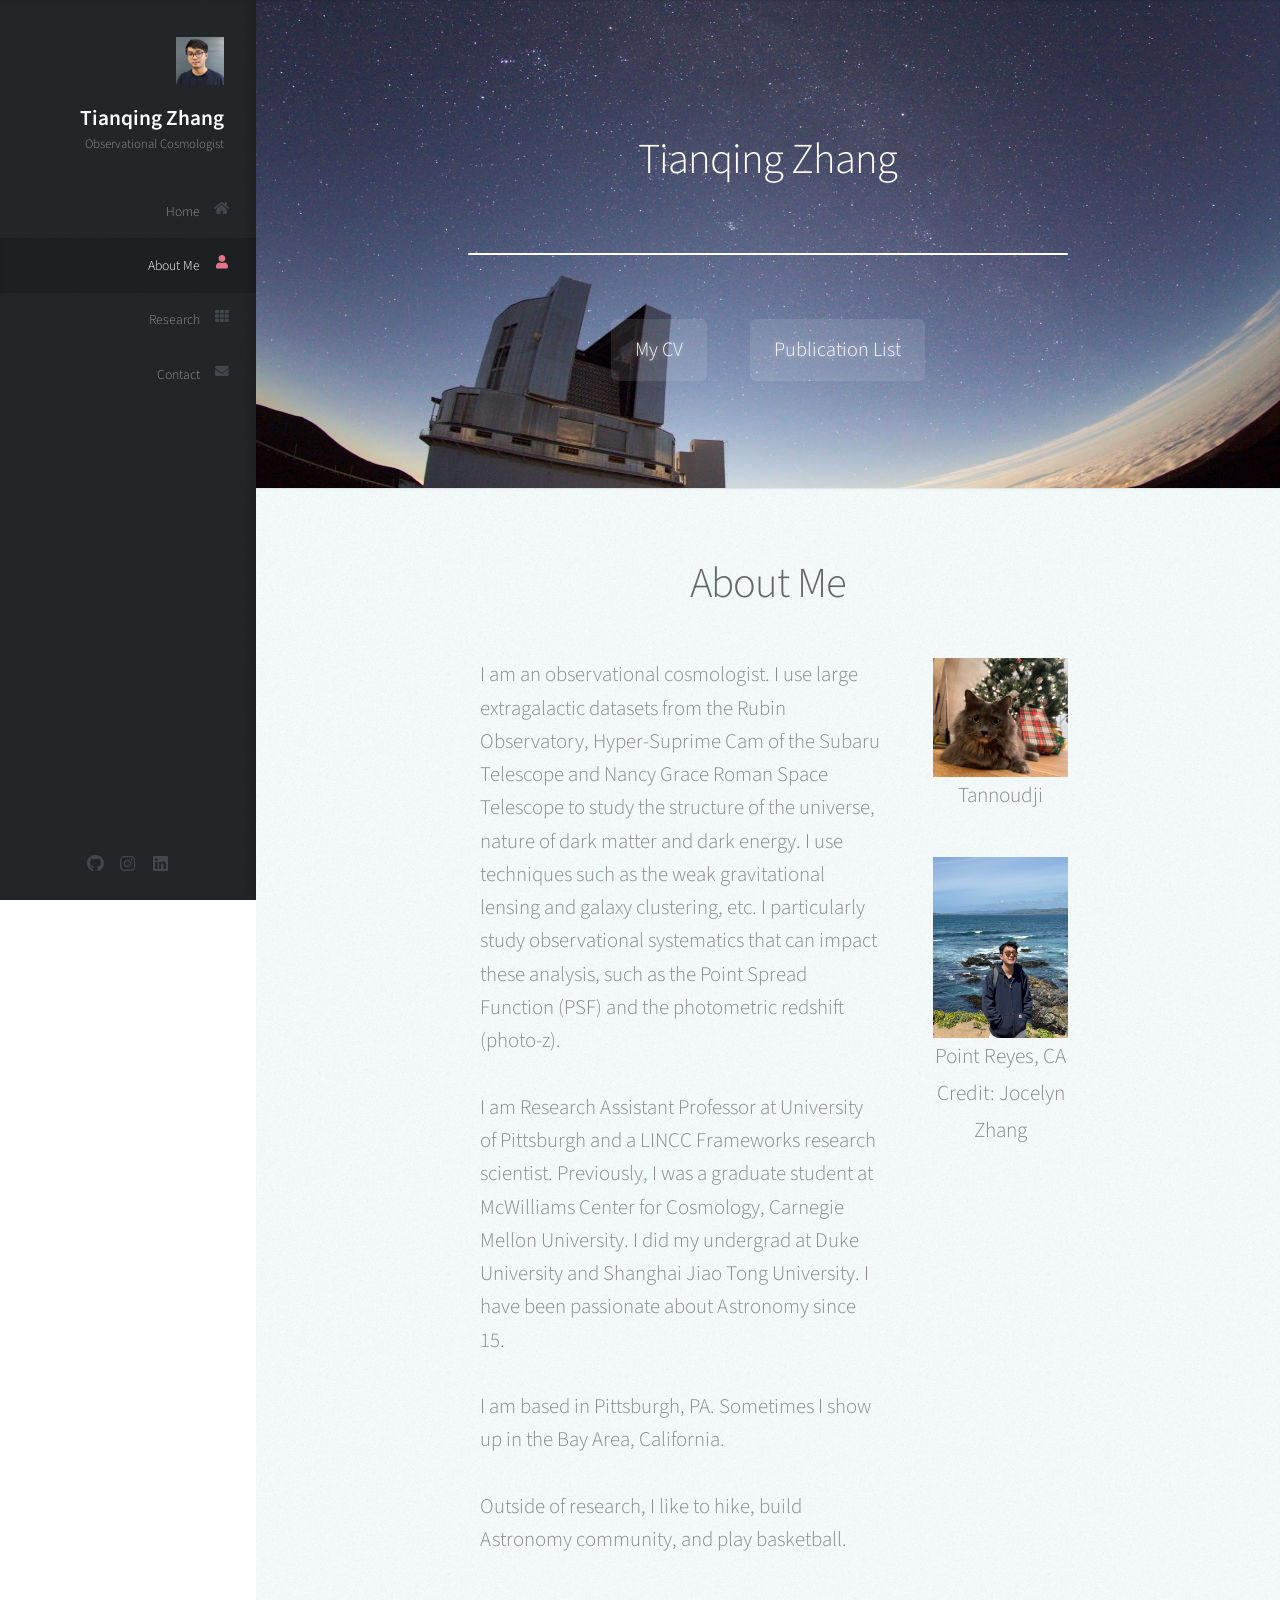
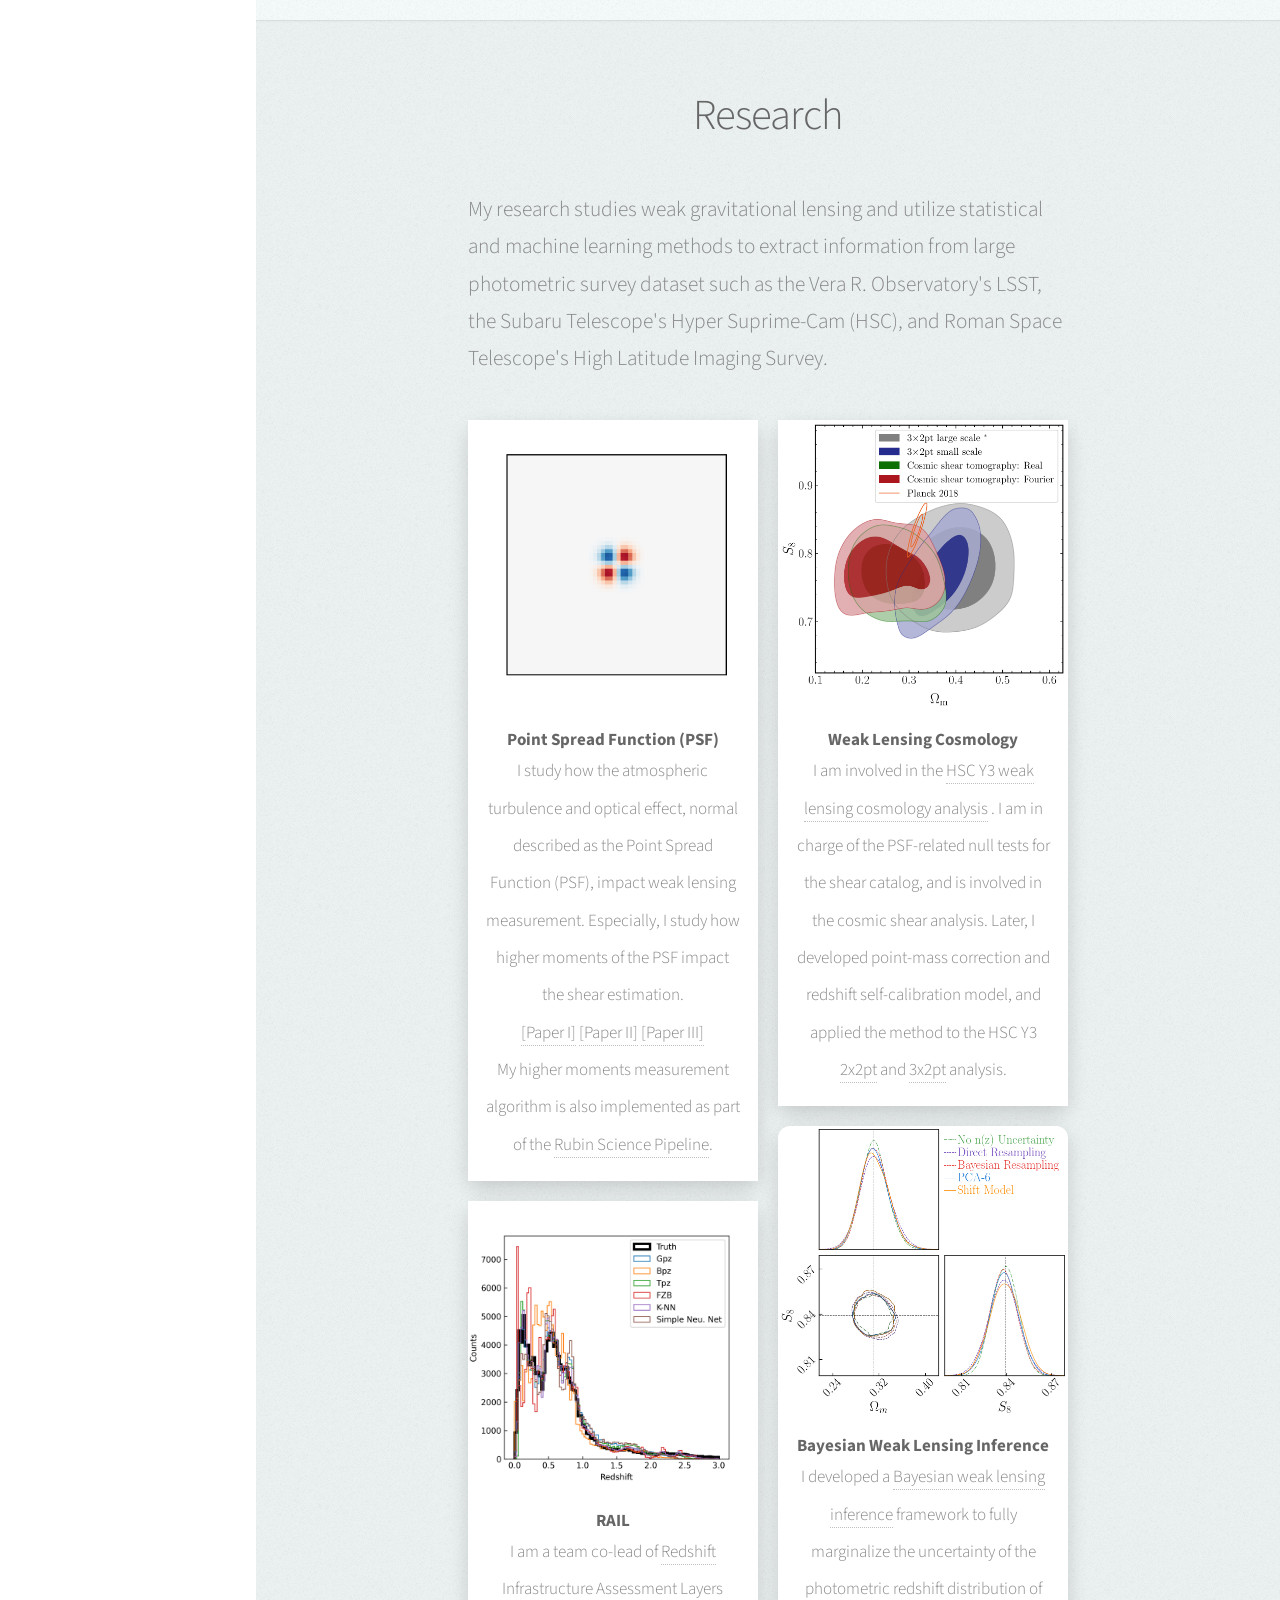
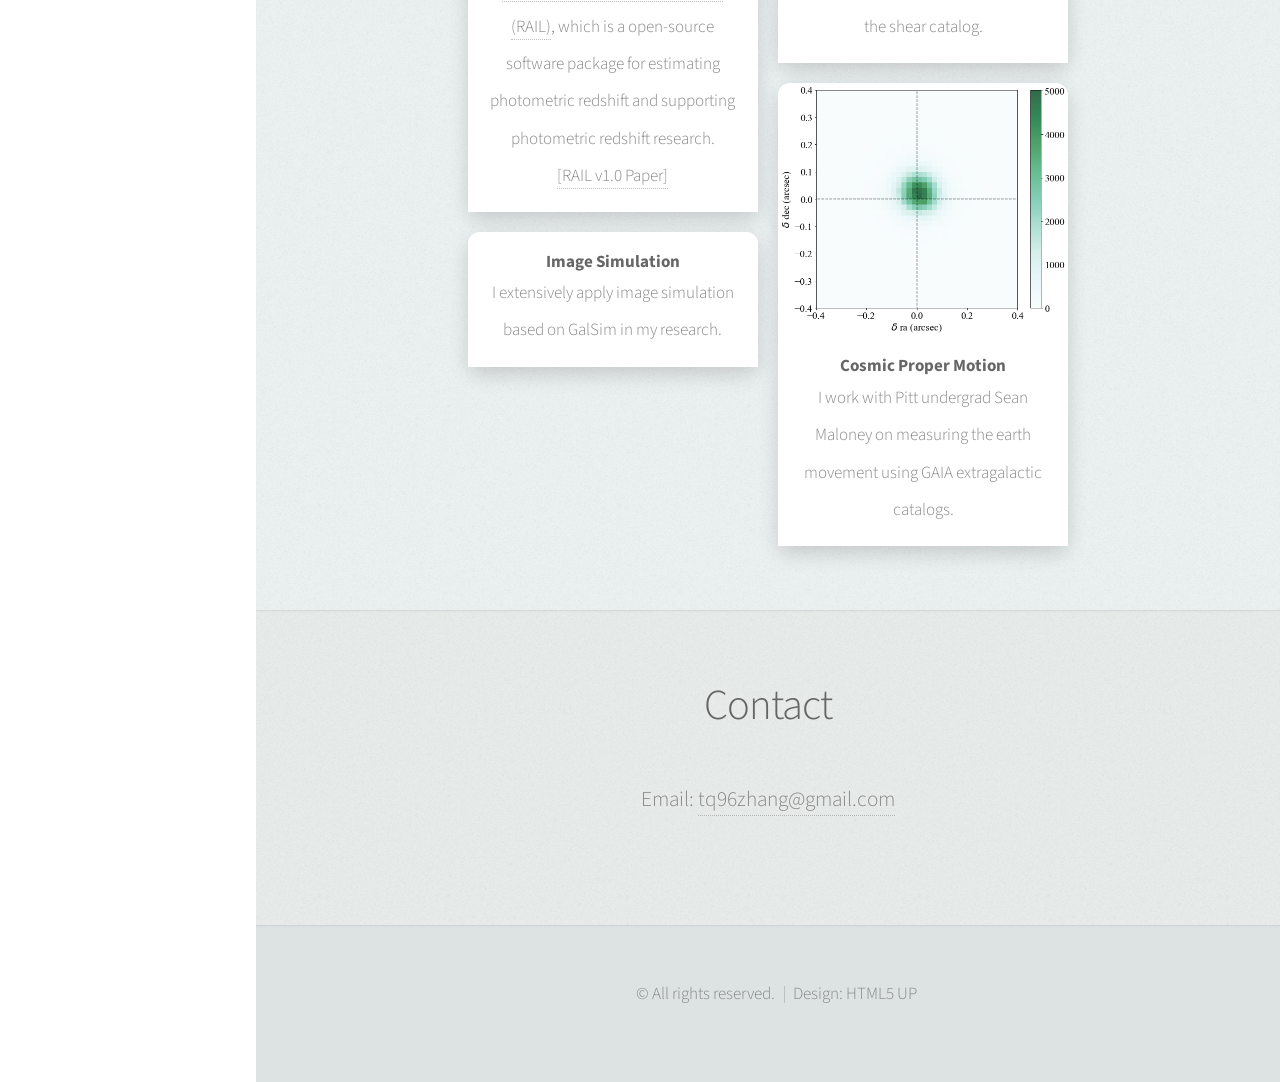
==== commit 3541a886: "update" ====
--- a/index.html
+++ b/index.html
@@ -22,7 +22,7 @@
 						<div id="logo">
 							<span class="image avatar48"><img src="images/tianqing_head.jpeg" alt="" /></span>
 							<h1 id="title">Tianqing Zhang </h1>
-							<p>Observational Cosmologist</p>
+							<p style="text-align: right;">Observational Cosmologist</p>
 						</div>
 
 					<!-- Nav -->
@@ -42,6 +42,8 @@
 					<!-- Social Icons -->
 						<ul class="icons">
 							<li><a href="https://github.com/ztq1996" class="icon brands fa-github"><span class="label">Github</span></a></li>
+							<li><a href="https://www.instagram.com/zhang_tianqing/" class="icon brands fa-instagram"><span class="label">Instagram</span></a></li>
+							<li><a href="https://www.linkedin.com/in/tianqing-zhang/" class="icon brands fa-linkedin"><span class="label">linkedin</span></a></li>
 						</ul>
 
 				</div>
@@ -55,17 +57,61 @@
 					<section id="top" class="one dark cover">
 						<div class="container">
 
-							<header>
-								<h2 class="alt"><strong>Tianqing Zhang</strong>
-							</header>
-							<p></p>
-
-							<footer>
-								<a href="data/cv_jul_2025.pdf" class="button scrolly">My CV</a>
-							</footer>
-							<footer>
-								<a href="https://ui.adsabs.harvard.edu/search/q=docs(library%2Fe-oFFVJMSqifbMoeN_iXSw)" class="button scrolly">Publication List</a>
-							</footer>
+
+<style>
+    /* Scoped header styles */
+    .profile-header h2 {
+        display: inline-block;
+        position: relative;
+        font-weight: 600;
+        font-size: 2em;
+        padding: 0.5em 0;
+    }
+
+    .profile-header::after {
+        content: "";
+        display: block;
+        width: 100%;                 /* full width underline */
+        height: 2px;
+        background-color: #fdfdfd;   /* pearl white */
+        margin-top: 40px;
+        border-radius: 2px;
+    }
+
+    /* Scoped button group */
+    .profile-buttons {
+        display: flex;
+        justify-content: center; /* center horizontally */
+        gap: 2em;               /* space between buttons */
+        margin-top: 3.0em;
+    }
+
+    .profile-buttons .button {
+        display: inline-block;
+        padding: 0.6em 1.2em;
+        background: rgba(256, 256, 256, 0.1);
+        color: white;
+        border: none;
+        border-radius: 6px;
+        font-size: 0.95em;
+        text-decoration: none;
+        transition: background 0.3s ease, transform 0.2s ease;
+    }
+
+    .profile-buttons .button:hover {
+        background: rgba(256, 256, 256, 0.3); /* semi-transparent hover */
+        transform: translateY(-2px);
+    }
+</style>
+
+<div class="profile-header">
+    <h2><strong>Tianqing Zhang</strong></h2>
+</div>
+
+<div class="profile-buttons">
+    <a href="data/cv_jul_2025.pdf" class="button scrolly">My CV</a>
+    <a href="https://ui.adsabs.harvard.edu/search/q=docs(library%2Fe-oFFVJMSqifbMoeN_iXSw)" class="button scrolly">Publication List</a>
+</div>
 
 						</div>
 					</section>
@@ -82,15 +128,15 @@
 							<div class="row">
 								<div class="col-9 col-12-mobile">
 									<!-- <p>  -->
-									I am an observational cosmologist. I use large extragalactic datasets from the Subaru Telescope, Rubin
-									Observatory, and Nancy Grace Roman Space Telescope
+									I am an observational cosmologist. I use large extragalactic datasets from the Rubin
+									Observatory, Hyper-Suprime Cam of the Subaru Telescope and Nancy Grace Roman Space Telescope
 									to study the structure of the universe, nature of dark matter and dark energy. I use techniques such as the weak gravitational lensing and galaxy clustering, etc. I particularly study observational systematics that can impact these analysis, such as the Point Spread Function (PSF) and the photometric redshift (photo-z). <br> <br>
 
 									I am Research Assistant Professor at University of Pittsburgh and a LINCC Frameworks research scientist. Previously, I was a graduate student at McWilliams Center for Cosmology, Carnegie Mellon University. I did my undergrad at Duke University and Shanghai Jiao Tong University. I have been passionate about Astronomy since 15. <br> <br>
 
 									I am based in Pittsburgh, PA. Sometimes I show up in the Bay Area, California. <br> <br>
 
-									Outside of research, I like to hike, build Astronomy community, and play low-intensity basketball...  <br>
+									Outside of research, I like to hike, build Astronomy community, and play basketball.  <br>
 									 <!-- </p> -->
 									
 								</div>
@@ -137,13 +183,13 @@
 										<header>
 											<h3 style="font-weight: bold;">Point Spread Function (PSF)</h3>
 
-												I study how the atmospheric turbulence and optical effect, normal described as the Point Spread Function (PSF), impact weak lensing measurement. Especially, I study how higher moments of the PSF impact the shear estimation. <br> <br>
+												I study how the atmospheric turbulence and optical effect, normal described as the Point Spread Function (PSF), impact weak lensing measurement. Especially, I study how higher moments of the PSF impact the shear estimation. <br> 
 
 												<a href="https://arxiv.org/abs/2107.05644" target="_blank">[Paper I]</a>
 												
 												<a href="https://arxiv.org/abs/2205.07892" target="_blank">[Paper II]</a>
 
-												<a href="https://arxiv.org/abs/2212.03257" target="_blank">[Paper III]</a>  <br> <br>
+												<a href="https://arxiv.org/abs/2212.03257" target="_blank">[Paper III]</a>  <br> 
 
 												My higher moments measurement algorithm is also implemented as part of the <a href="https://github.com/lsst/meas_extensions_shapeHSM" target="_blank">Rubin Science Pipeline</a>.
 
@@ -158,7 +204,7 @@
 										<a class="image fit"><img src="images/distribution.png" alt="" /></a>
 										<header>
 											<h3 style="font-weight: bold;">RAIL</h3> 
-											I lead the development of <a href="https://github.com/LSSTDESC/rail" target="_blank">Redshift Infrastructure Assessment Layers (RAIL)</a>, which is a open-source software package for estimating photometric redshift and supporting photometric redshift research. 
+											I am a team co-lead of <a href="https://github.com/LSSTDESC/rail" target="_blank">Redshift Infrastructure Assessment Layers (RAIL)</a>, which is a open-source software package for estimating photometric redshift and supporting photometric redshift research. <br>
 
 											<a href="https://arxiv.org/abs/2505.02928" target="_blank">[RAIL v1.0 Paper]</a>
 
@@ -225,7 +271,9 @@
 								<h2>Contact</h2>
 							</header>
 
-							<p>Email: <a href="mailto:tq96zhang@gmail.com">tq96zhang@gmail.com</a></p>
+<p style="text-align: center;">
+  Email: <a href="mailto:tq96zhang@gmail.com">tq96zhang@gmail.com</a>
+</p>
 <!-- 
 							<form method="post" action="#">
 								<div class="row">
--- a/assets/css/main.css
+++ b/assets/css/main.css
@@ -215,7 +215,7 @@
 
 	.container {
 		margin: 0 auto;
-		max-width: 100%;
+		max-width: 67%;
 		width: 1400px;
 	}
 
@@ -2014,6 +2014,11 @@
   font-size: 1em;
   margin: 0;
 }
+
+
+
+
+
 
 /* Icons */
 
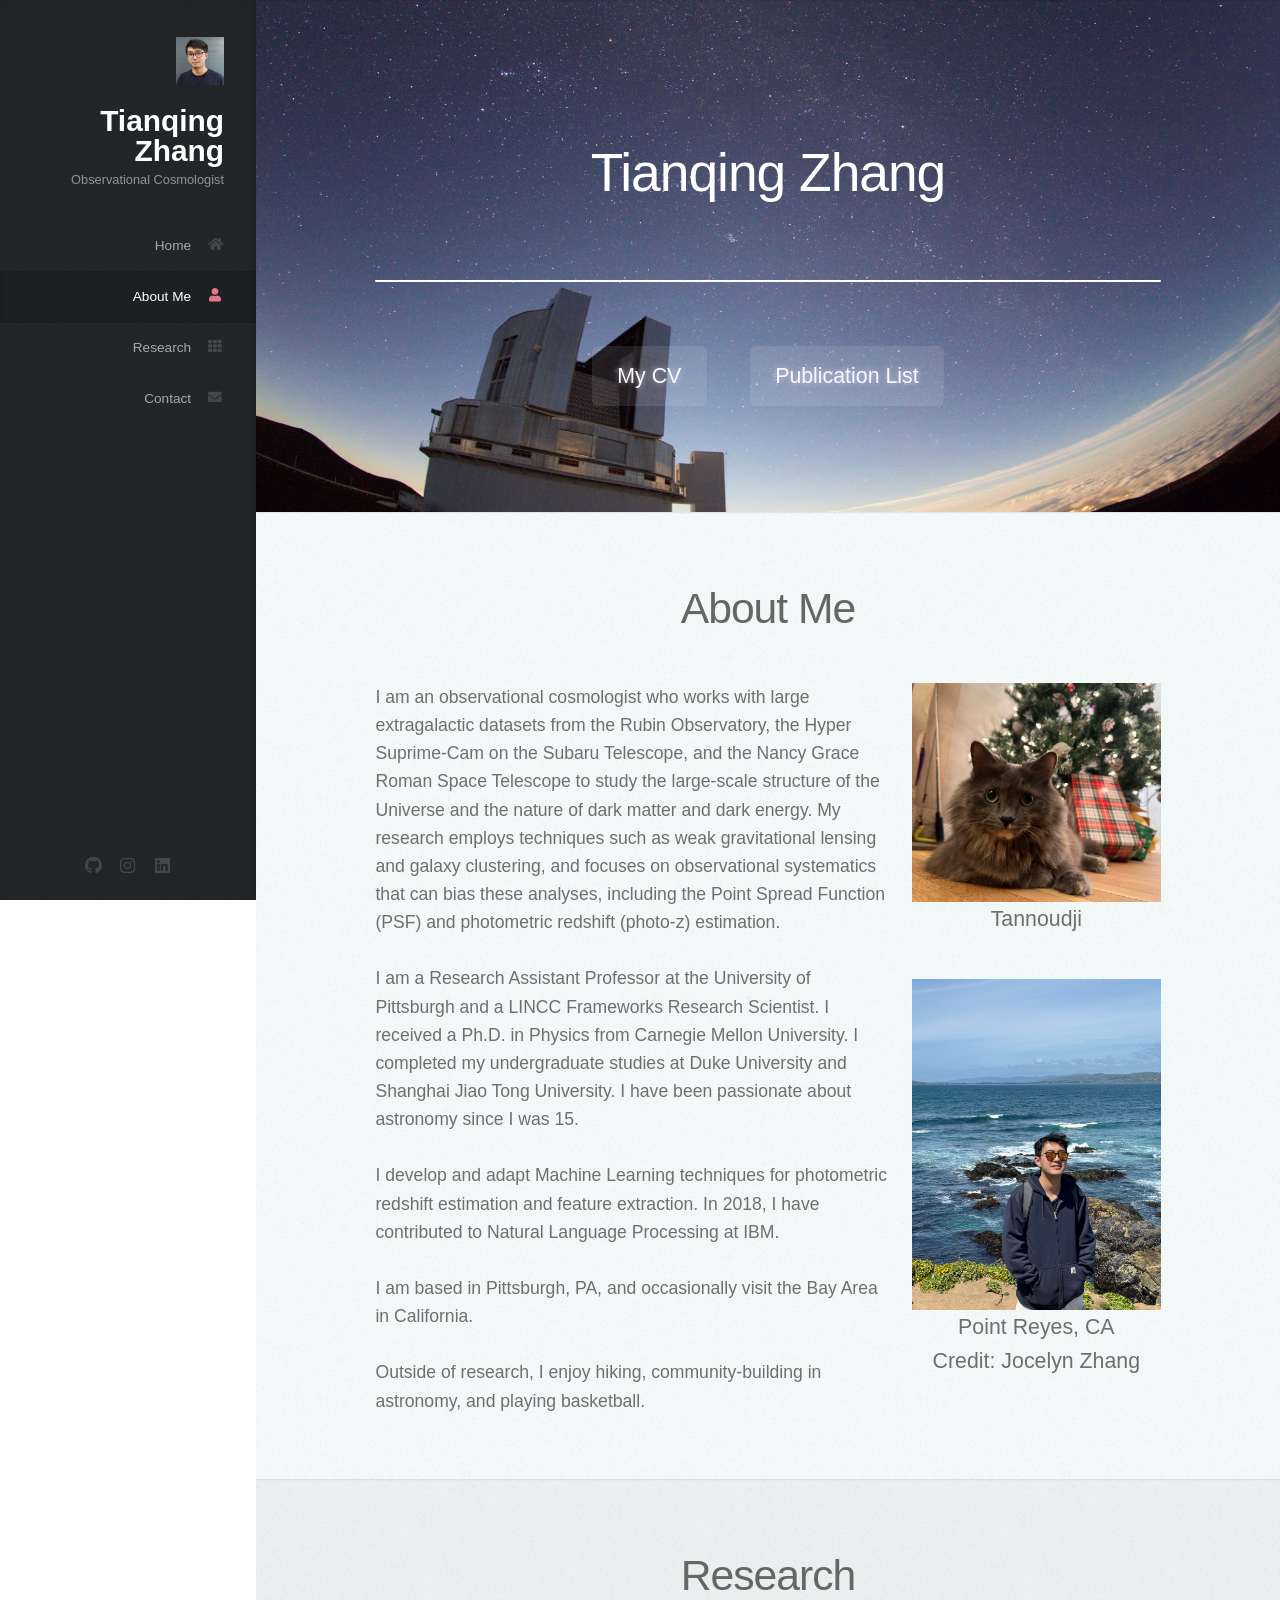
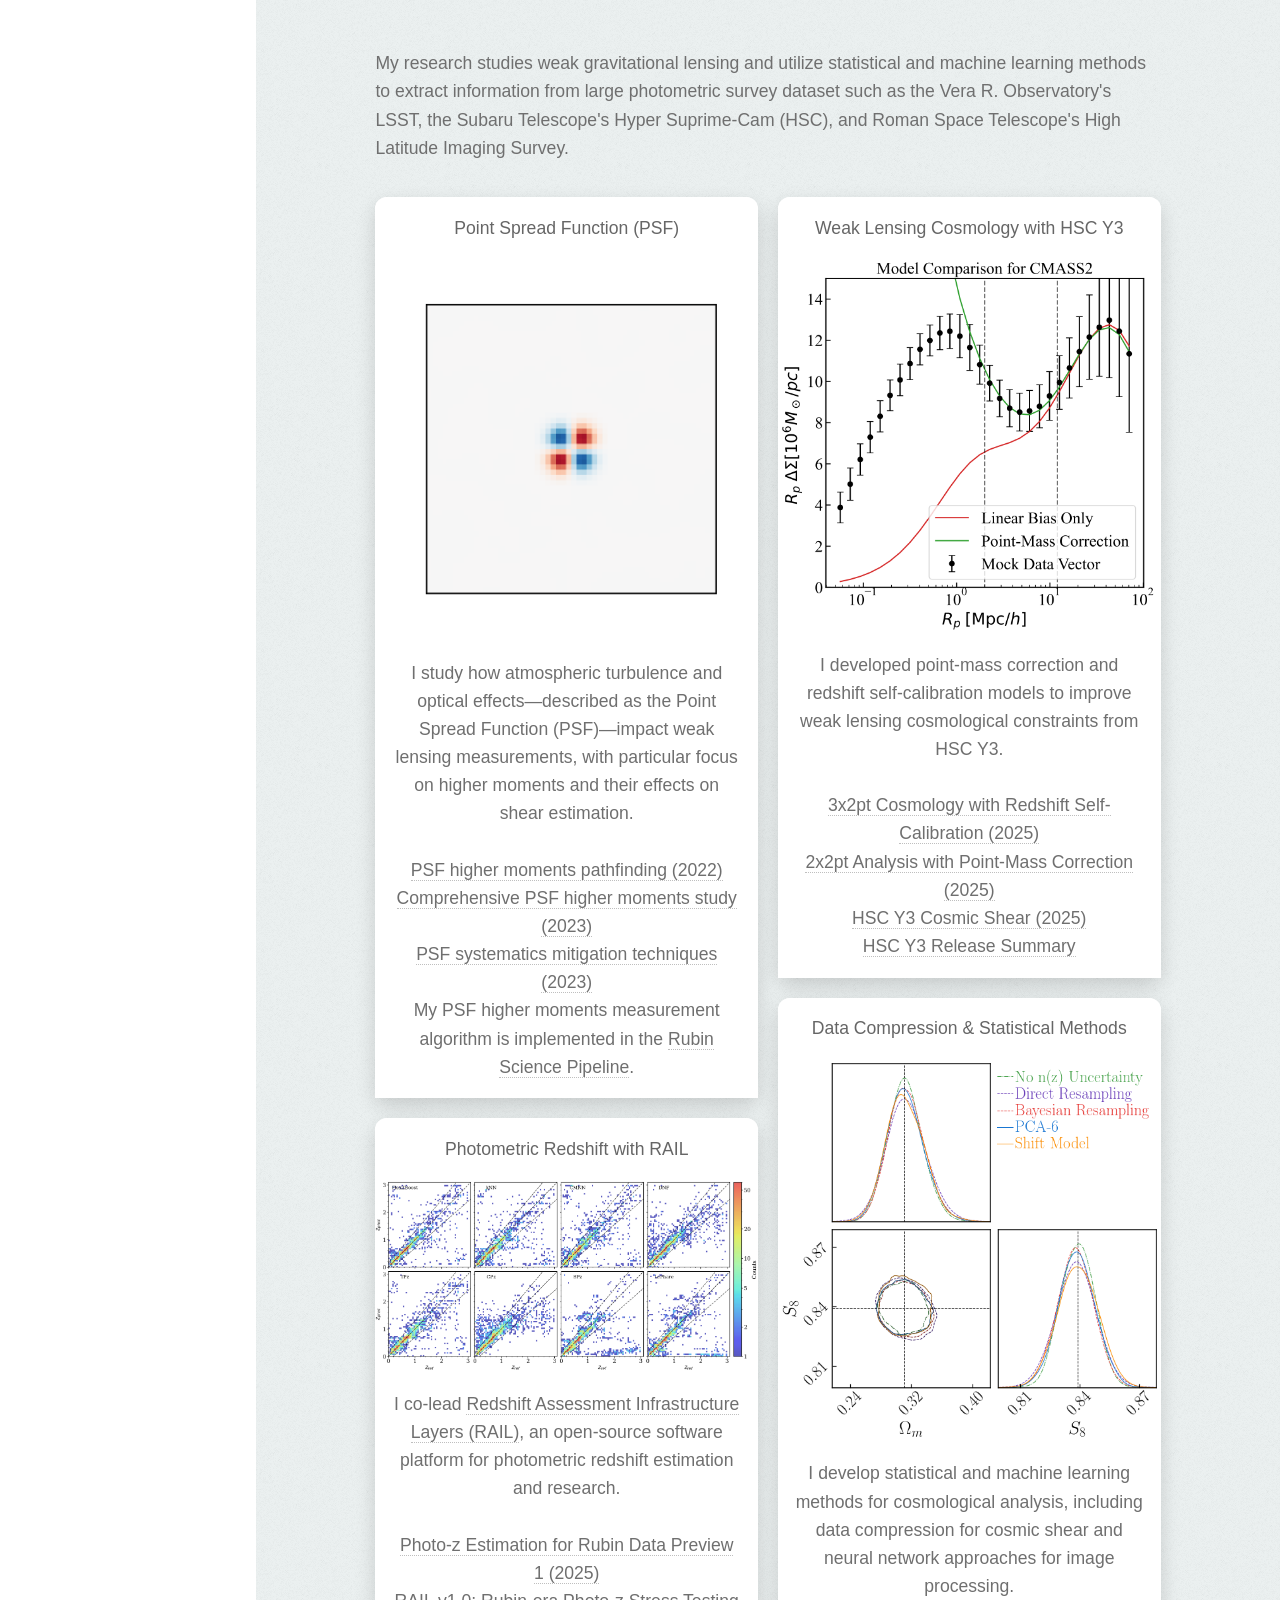
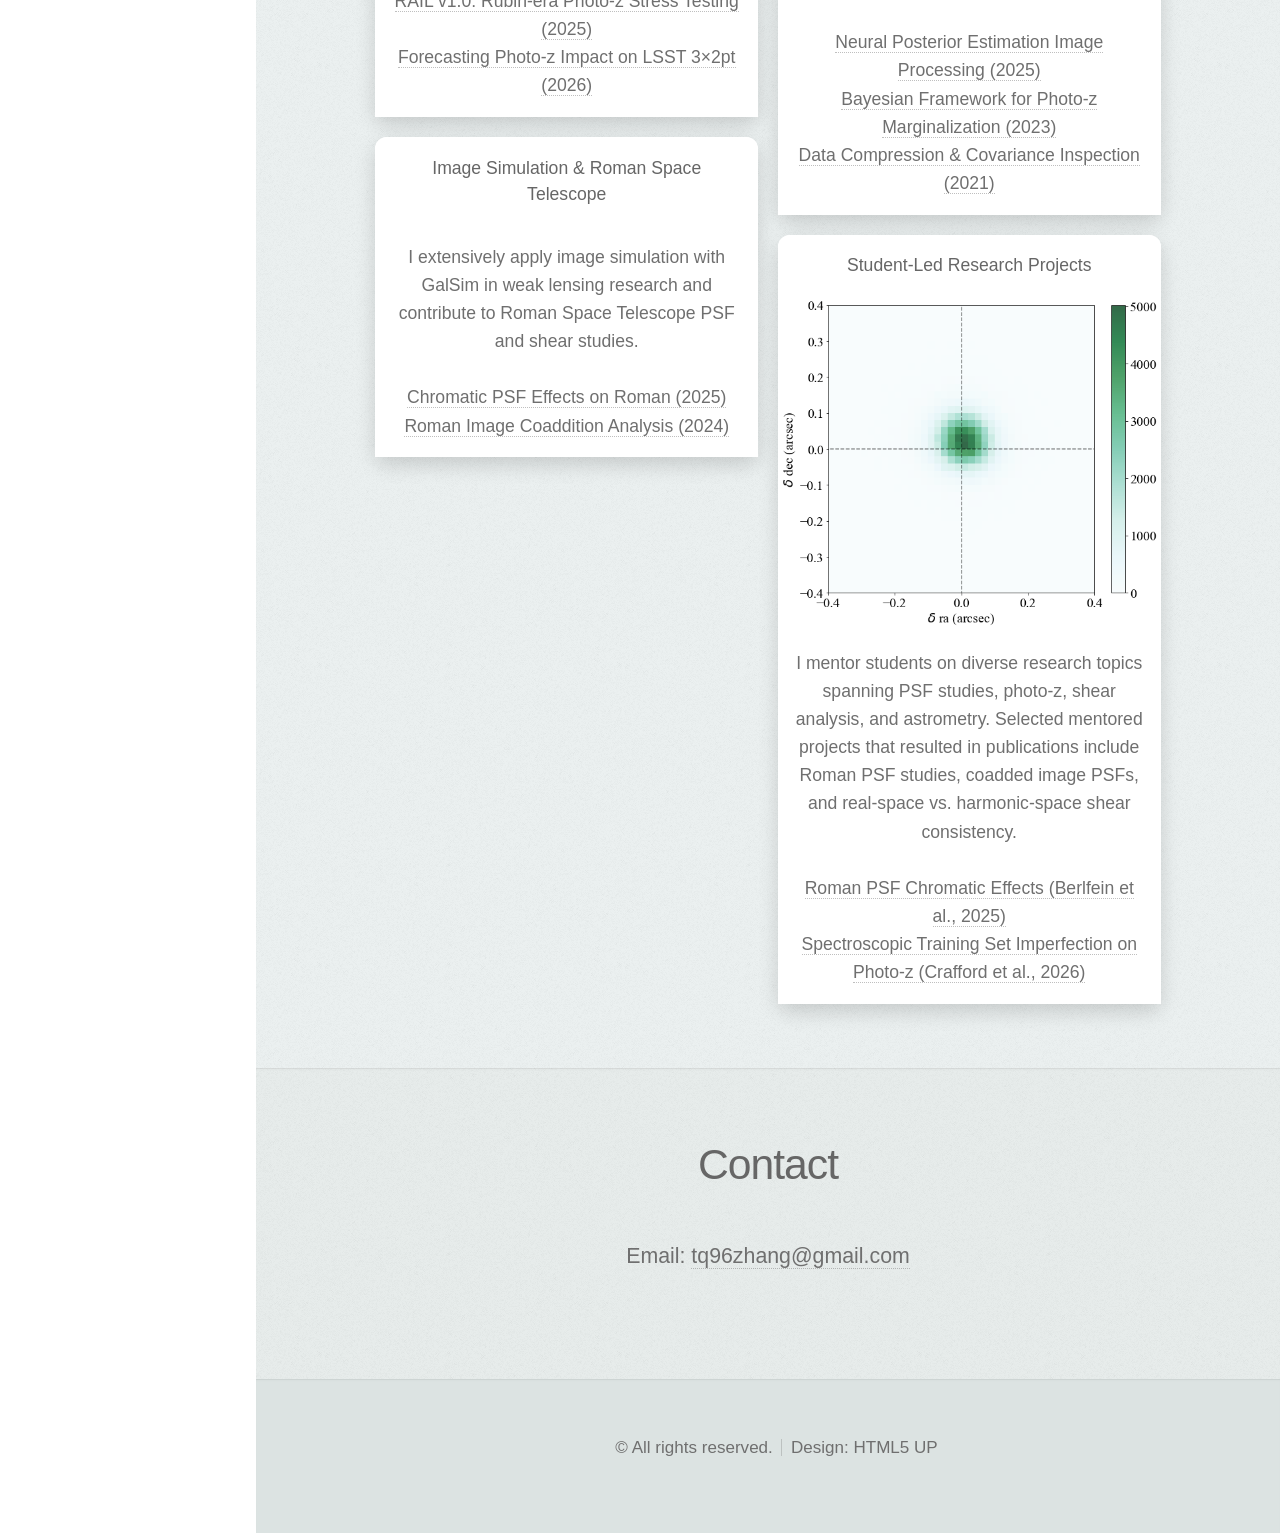
==== commit 8fb517ed: "Update website: enlarge name header, restructure research tabs, add HSC Y3 and Crafford et al. paper" ====
--- a/index.html
+++ b/index.html
@@ -60,13 +60,13 @@
 
 <style>
     /* Scoped header styles */
-    .profile-header h2 {
-        display: inline-block;
-        position: relative;
-        font-weight: 600;
-        font-size: 2em;
-        padding: 0.5em 0;
-    }
+	.profile-header h2 {
+		display: inline-block;
+		position: relative;
+		font-weight: 600;
+		font-size: 2.5em;
+		padding: 0.5em 0;
+	}
 
     .profile-header::after {
         content: "";
@@ -86,17 +86,17 @@
         margin-top: 3.0em;
     }
 
-    .profile-buttons .button {
-        display: inline-block;
-        padding: 0.6em 1.2em;
-        background: rgba(256, 256, 256, 0.1);
-        color: white;
-        border: none;
-        border-radius: 6px;
-        font-size: 0.95em;
-        text-decoration: none;
-        transition: background 0.3s ease, transform 0.2s ease;
-    }
+	.profile-buttons .button {
+		display: inline-block;
+		padding: 0.6em 1.2em;
+		background: rgba(256, 256, 256, 0.1);
+		color: white;
+		border: none;
+		border-radius: 6px;
+		font-size: inherit;
+		text-decoration: none;
+		transition: background 0.3s ease, transform 0.2s ease;
+	}
 
     .profile-buttons .button:hover {
         background: rgba(256, 256, 256, 0.3); /* semi-transparent hover */
@@ -109,7 +109,7 @@
 </div>
 
 <div class="profile-buttons">
-    <a href="data/cv_jul_2025.pdf" class="button scrolly">My CV</a>
+	<a href="data/CV_feb_2026.pdf" class="button scrolly" download>My CV</a>
     <a href="https://ui.adsabs.harvard.edu/search/q=docs(library%2Fe-oFFVJMSqifbMoeN_iXSw)" class="button scrolly">Publication List</a>
 </div>
 
@@ -126,21 +126,30 @@
 						<div class="container">
 
 							<div class="row">
-								<div class="col-9 col-12-mobile">
+								<div class="col-8 col-12-mobile">
 									<!-- <p>  -->
-									I am an observational cosmologist. I use large extragalactic datasets from the Rubin
-									Observatory, Hyper-Suprime Cam of the Subaru Telescope and Nancy Grace Roman Space Telescope
-									to study the structure of the universe, nature of dark matter and dark energy. I use techniques such as the weak gravitational lensing and galaxy clustering, etc. I particularly study observational systematics that can impact these analysis, such as the Point Spread Function (PSF) and the photometric redshift (photo-z). <br> <br>
-
-									I am Research Assistant Professor at University of Pittsburgh and a LINCC Frameworks research scientist. Previously, I was a graduate student at McWilliams Center for Cosmology, Carnegie Mellon University. I did my undergrad at Duke University and Shanghai Jiao Tong University. I have been passionate about Astronomy since 15. <br> <br>
-
-									I am based in Pittsburgh, PA. Sometimes I show up in the Bay Area, California. <br> <br>
-
-									Outside of research, I like to hike, build Astronomy community, and play basketball.  <br>
+									I am an observational cosmologist who works with large extragalactic datasets from the Rubin
+									Observatory, the Hyper Suprime-Cam on the Subaru Telescope, and the Nancy Grace Roman Space Telescope
+									to study the large-scale structure of the Universe and the nature of dark matter and dark energy. My
+									research employs techniques such as weak gravitational lensing and galaxy clustering, and focuses on
+									observational systematics that can bias these analyses, including the Point Spread Function (PSF) and
+									photometric redshift (photo-z) estimation.<br> <br>
+
+
+									I am a Research Assistant Professor at the University of Pittsburgh and a LINCC Frameworks Research
+									Scientist. I received a Ph.D. in Physics from Carnegie Mellon University. I completed my undergraduate
+									studies at Duke University and Shanghai Jiao Tong University. I have been passionate about astronomy since I was 15.<br> <br>
+									
+									I develop and adapt Machine Learning techniques for photometric redshift estimation and feature
+									extraction. In 2018, I have contributed to Natural Language Processing at IBM.<br> <br>
+
+									I am based in Pittsburgh, PA, and occasionally visit the Bay Area in California.<br> <br>
+
+									Outside of research, I enjoy hiking, community-building in astronomy, and playing basketball.<br>
 									 <!-- </p> -->
 									
 								</div>
-								<div class="col-3 col-12-mobile">
+								<div class="col-4 col-12-mobile">
 									<article class="icons">
 										<a class="image fit"><img src="images/tannoudji.jpeg" alt="" /></a>
 										<header>
@@ -179,19 +188,19 @@
 							<div class="row">
 								<div class="col-6 col-12-mobile">
 									<article class="item">
+										<header>
+											<h3>Point Spread Function (PSF)</h3>
+										</header>
 										<a class="image fit"><img src="images/psf_sq.gif" alt="" /></a>
 										<header>
-											<h3 style="font-weight: bold;">Point Spread Function (PSF)</h3>
-
-												I study how the atmospheric turbulence and optical effect, normal described as the Point Spread Function (PSF), impact weak lensing measurement. Especially, I study how higher moments of the PSF impact the shear estimation. <br> 
-
-												<a href="https://arxiv.org/abs/2107.05644" target="_blank">[Paper I]</a>
-												
-												<a href="https://arxiv.org/abs/2205.07892" target="_blank">[Paper II]</a>
-
-												<a href="https://arxiv.org/abs/2212.03257" target="_blank">[Paper III]</a>  <br> 
-
-												My higher moments measurement algorithm is also implemented as part of the <a href="https://github.com/lsst/meas_extensions_shapeHSM" target="_blank">Rubin Science Pipeline</a>.
+
+											I study how atmospheric turbulence and optical effects—described as the Point Spread Function (PSF)—impact weak lensing measurements, with particular focus on higher moments and their effects on shear estimation. <br><br>
+
+											<a href="https://arxiv.org/abs/2107.05644" target="_blank">PSF higher moments pathfinding (2022)</a><br>
+											<a href="https://arxiv.org/abs/2205.07892" target="_blank">Comprehensive PSF higher moments study (2023)</a><br>
+											<a href="https://arxiv.org/abs/2212.03257" target="_blank">PSF systematics mitigation techniques (2023)</a><br> 
+
+												My PSF higher moments measurement algorithm is implemented in the <a href="https://github.com/lsst/meas_extensions_shapeHSM" target="_blank">Rubin Science Pipeline</a>.
 
 
 											
@@ -201,56 +210,78 @@
 
 									</article>
 									<article class="item">
-										<a class="image fit"><img src="images/distribution.png" alt="" /></a>
-										<header>
-											<h3 style="font-weight: bold;">RAIL</h3> 
-											I am a team co-lead of <a href="https://github.com/LSSTDESC/rail" target="_blank">Redshift Infrastructure Assessment Layers (RAIL)</a>, which is a open-source software package for estimating photometric redshift and supporting photometric redshift research. <br>
-
-											<a href="https://arxiv.org/abs/2505.02928" target="_blank">[RAIL v1.0 Paper]</a>
-
-										</header>
-									</article>
-
-									<article class="item">
+										<header>
+											<h3>Photometric Redshift with RAIL</h3>
+										</header>
+										<a class="image fit"><img src="images/dp1_photoz.png" alt="" /></a>
+										<header>
+										I co-lead <a href="https://github.com/LSSTDESC/rail" target="_blank">Redshift Assessment Infrastructure Layers (RAIL)</a>, an open-source software platform for photometric redshift estimation and research. <br><br>
+
+										<a href="https://arxiv.org/abs/2510.07370" target="_blank">Photo-z Estimation for Rubin Data Preview 1 (2025)</a><br>
+										<a href="https://arxiv.org/abs/2505.02928" target="_blank">RAIL v1.0: Rubin-era Photo-z Stress Testing (2025)</a><br>
+										<a href="https://arxiv.org/abs/2507.01374" target="_blank">Forecasting Photo-z Impact on LSST 3×2pt (2026)</a><br>
+
+										</header>
+									</article>
+
+									<article class="item">
+										<header>
+											<h3>Image Simulation & Roman Space Telescope</h3>
+										</header>
 										<a href="https://github.com/LSSTDESC/PSFHOME" class="image fit"><img src="images/rgb4k.png" alt="" /></a>
 										<header>
-											<h3 style="font-weight: bold;">Image Simulation</h3>
-
-												I extensively apply image simulation based on GalSim in my research. 
-
-
+
+										I extensively apply image simulation with GalSim in weak lensing research and contribute to Roman Space Telescope PSF and shear studies. <br><br>
+
+										<a href="https://arxiv.org/abs/2505.00093" target="_blank">Chromatic PSF Effects on Roman (2025)</a><br>
+										<a href="https://arxiv.org/abs/2303.08750" target="_blank">Roman Image Coaddition Analysis (2024)</a>
 										</header>
 									</article>
 
 								</div>
 								<div class="col-6 col-12-mobile">
-									</article>
-									<article class="item">
-										<a class="image fit"><img src="images/hscy3-cosmology.png" alt="" /></a>
-										<header>
-											<h3 style="font-weight: bold;">Weak Lensing Cosmology</h3>
-
-											I am involved in the <a href="https://hsc-release.mtk.nao.ac.jp/doc/index.php/wly3/" target="_blank">HSC Y3 weak lensing cosmology analysis</a> . I am in charge of the PSF-related null tests for the shear catalog, and is involved in the cosmic shear analysis. Later, I developed point-mass correction and redshift self-calibration model, and applied the method to the HSC Y3 <a href="https://arxiv.org/abs/2507.01377" target="_blank">2x2pt</a> and <a href="https://arxiv.org/abs/2507.01386" target="_blank">3x2pt</a> analysis. 
+									<article class="item">
+										<header>
+											<h3>Weak Lensing Cosmology with HSC Y3</h3>
+										</header>
+										<a class="image fit"><img src="images/hscy3-modeling.png" alt="" /></a>
+										<header>
+
+										I developed point-mass correction and redshift self-calibration models to improve weak lensing cosmological constraints from HSC Y3. <br><br>
+										
+										<a href="https://arxiv.org/abs/2507.01386" target="_blank">3x2pt Cosmology with Redshift Self-Calibration (2025)</a><br>
+										<a href="https://arxiv.org/abs/2507.01377" target="_blank">2x2pt Analysis with Point-Mass Correction (2025)</a><br>
+										<a href="https://arxiv.org/abs/2304.00702" target="_blank">HSC Y3 Cosmic Shear (2025)</a><br>
+										<a href="https://hsc-release.mtk.nao.ac.jp/doc/index.php/wly3/" target="_blank">HSC Y3 Release Summary</a><br>
 										</header>
 									</article>
 									
 									<article class="item">
+										<header>
+											<h3>Data Compression & Statistical Methods</h3>
+										</header>
 										<a class="image fit"><img src="images/nz_plot.png" alt="" /></a>
 										<header>
-											<h3 style="font-weight: bold;">Bayesian Weak Lensing Inference</h3>
-
-											I developed a <a href="https://arxiv.org/abs/2206.10169" target="_blank">Bayesian weak lensing inference</a> framework to fully marginalize the uncertainty of the photometric redshift distribution of the shear catalog. 
-											
-										</header>
-									</article>
-
-
-									<article class="item">
+
+										I develop statistical and machine learning methods for cosmological analysis, including data compression for cosmic shear and neural network approaches for image processing. <br><br>
+										<a href="https://arxiv.org/abs/2503.00156" target="_blank">Neural Posterior Estimation Image Processing (2025)</a><br>
+										<a href="https://arxiv.org/abs/2206.10169" target="_blank">Bayesian Framework for Photo-z Marginalization (2023)</a><br>
+										<a href="https://arxiv.org/abs/2010.15986" target="_blank">Data Compression & Covariance Inspection (2021)</a><br>
+										</header>
+									</article>
+
+
+									<article class="item">
+										<header>
+											<h3>Student-Led Research Projects</h3>
+										</header>
 										<a class="image fit"><img src="images/parallax.png" alt="" /></a>
 										<header>
-											<h3 style="font-weight: bold;">Cosmic Proper Motion</h3>
-
-											I work with Pitt undergrad Sean Maloney on measuring the earth movement using GAIA extragalactic catalogs.  
+
+										I mentor students on diverse research topics spanning PSF studies, photo-z, shear analysis, and astrometry. Selected mentored projects that resulted in publications include Roman PSF studies, coadded image PSFs, and real-space vs. harmonic-space shear consistency. <br><br>
+
+										<a href="https://arxiv.org/abs/2505.00093" target="_blank">Roman PSF Chromatic Effects (Berlfein et al., 2025)</a><br>
+										<a href="https://arxiv.org/abs/2601.10797" target="_blank">Spectroscopic Training Set Imperfection on Photo-z (Crafford et al., 2026)</a><br>
 										</header>
 									
 									</article>
--- a/assets/css/main.css
+++ b/assets/css/main.css
@@ -72,6 +72,8 @@
 	appearance: none;
 }
 
+@import url('https://fonts.googleapis.com/css2?family=Inter:wght@300;400;600&display=swap');
+
 /* Basic */
 
 	html {
@@ -84,11 +86,11 @@
 
 	body {
 		background: #fff;
-		font-family: 'Source Sans Pro', sans-serif;
-		font-size: 19pt;
+		font-family: 'Inter', sans-serif;
+		font-size: 16pt;
 		font-weight: 300;
-		line-height: 1.75em;
-		color: #888;
+		line-height: 1.6em;
+		color: #6f6f6f;
 	}
 
 		body.is-preload *, body.is-preload *:before, body.is-preload *:after {
@@ -103,11 +105,11 @@
 		}
 
 	input, textarea, select {
-		font-family: 'Source Sans Pro', sans-serif;
-		font-size: 19pt;
+		font-family: 'Inter', sans-serif;
+		font-size: 16pt;
 		font-weight: 300;
-		line-height: 1.75em;
-		color: #888;
+		line-height: 1.6em;
+		color: #6f6f6f;
 	}
 
 	h1, h2, h3, h4, h5, h6 {
@@ -215,8 +217,8 @@
 
 	.container {
 		margin: 0 auto;
-		max-width: 67%;
-		width: 1400px;
+		max-width: 85%;
+		width: 1200px;
 	}
 
 		@media screen and (min-width: 961px) and (max-width: 1880px) {
@@ -269,6 +271,23 @@
   padding-left: 2rem;      /* push text inward from the left edge */
   padding-right: 2rem;     /* optional, for balance */
 }
+
+.col-8.col-12-mobile {
+  font-size: 1.1rem;   /* balanced size for About Me */
+  line-height: 1.6;     /* maintain readability */
+  text-align: left;
+}
+
+#research > .container > p {
+  font-size: 1.1rem;   /* balanced size for Research intro paragraph */
+  line-height: 1.6;
+}
+
+#research .item header {
+  font-size: 1.1rem;   /* match font size in research tabs */
+  line-height: 1.6;
+}
+
 p {
   text-align: left;
 }
@@ -1881,7 +1900,7 @@
 		form input[type="password"]:focus,
 		form select:focus,
 		form textarea:focus {
-			box-shadow: 0 0 2px 1px #8ebebc;
+			box-shadow: 0 0 2px 1px #5a9f94;
 			background: #fff;
 		}
 
@@ -2080,7 +2099,7 @@
 		position: fixed;
 		text-align: right;
 		top: 0;
-		width: 375px;
+		width: 300px;
 	}
 
 		#header .top {
@@ -2130,7 +2149,7 @@
 			position: relative;
 			color: #fff;
 			font-weight: 600;
-			font-size: 1em;
+			font-size: 1.4em;
 			line-height: 1em;
 		}
 
@@ -2161,8 +2180,8 @@
 
 			#nav ul li a {
 				display: block;
-				padding: 0.5em 1.5em 0.5em 1.5em;
-				color: rgba(255, 255, 255, 0.5);
+				padding: 0.5em 2em 0.5em 2em;
+				color: rgba(255, 255, 255, 0.6);
 				text-decoration: none;
 				outline: 0;
 				border: 0;
@@ -2183,7 +2202,7 @@
 						left: 0;
 						color: #41484c;
 						text-align: center;
-						width: 1.25em;
+						width: 1.5em;
 						line-height: 1.75em;
 					}
 
@@ -2200,7 +2219,7 @@
 /* Footer */
 
 	#footer {
-		margin-left: 375px;
+		margin-left: 300px;
 		text-align: center;
 		background-color: #dce3e2;
 		padding: 3em 0 4em 0;
@@ -2230,7 +2249,7 @@
 /* Main */
 
 	#main {
-		margin-left: 375px;
+		margin-left: 300px;
 	}
 
 		#main > section {
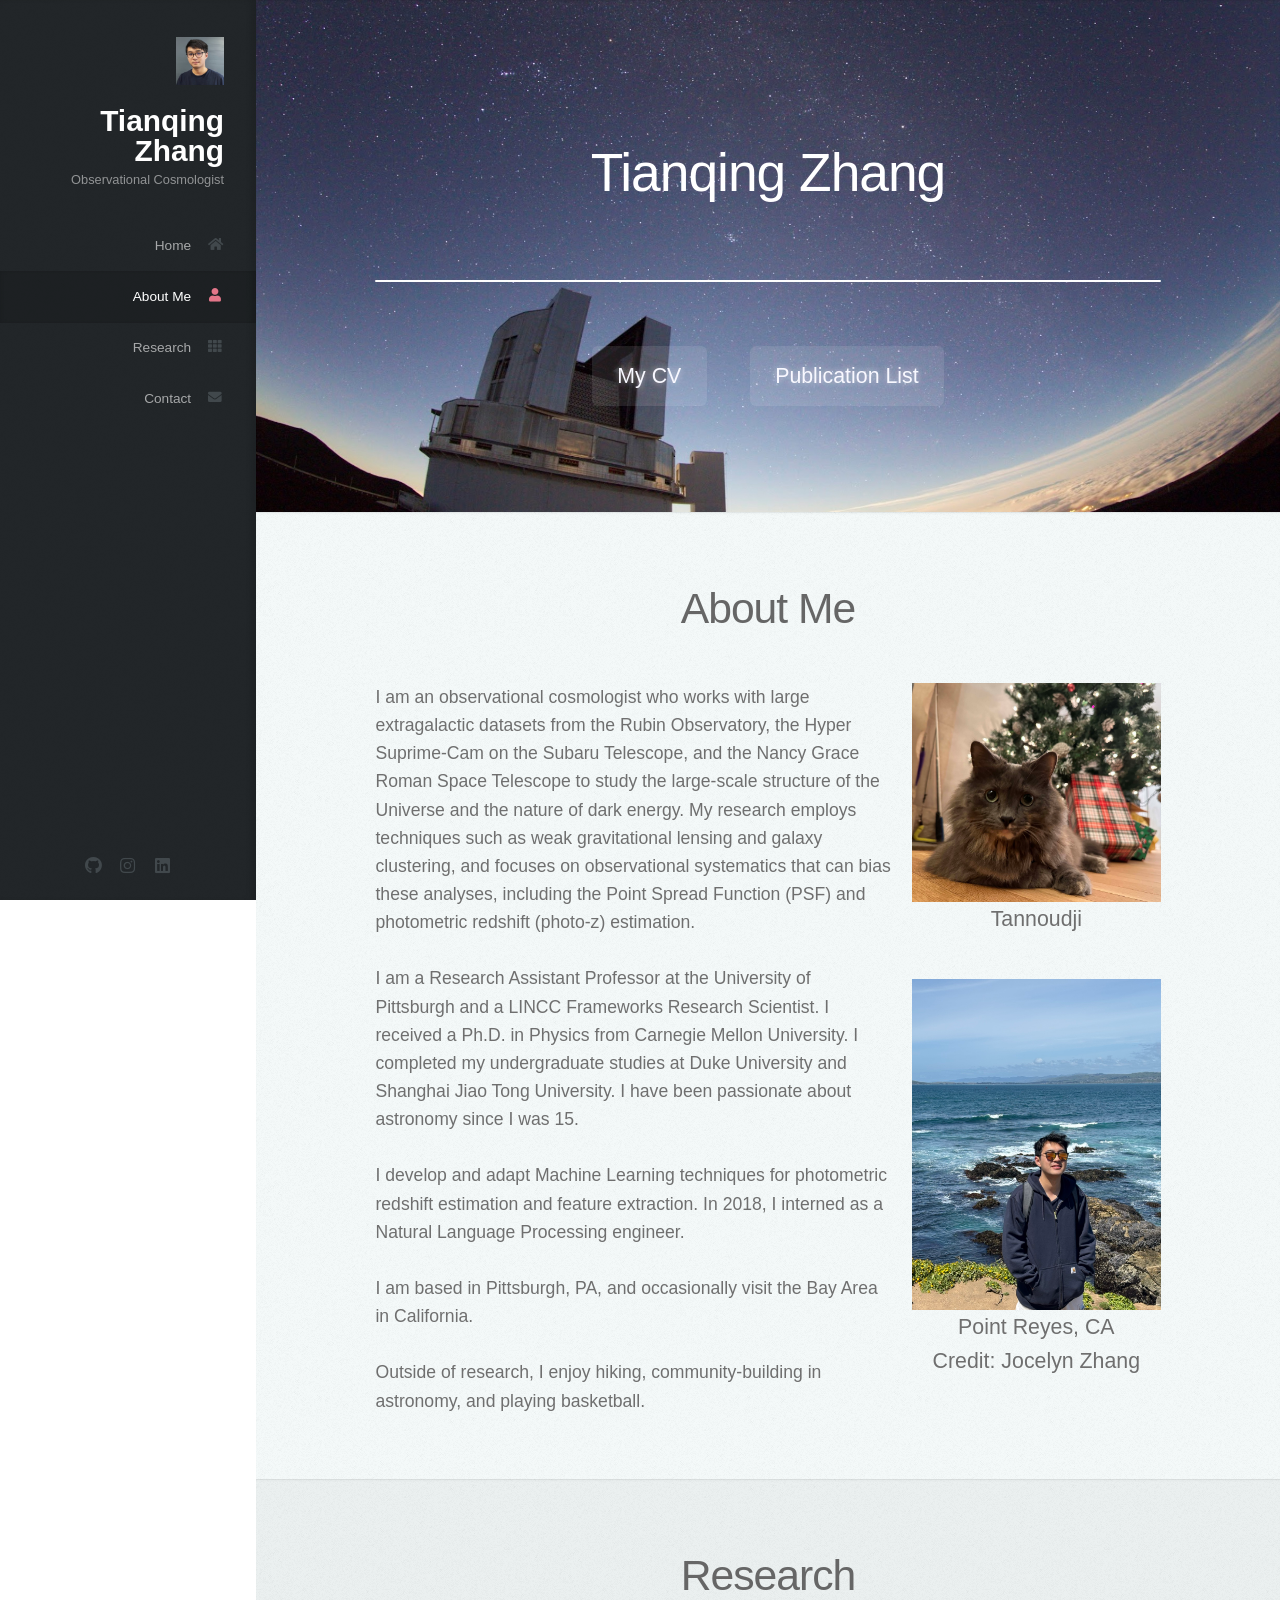
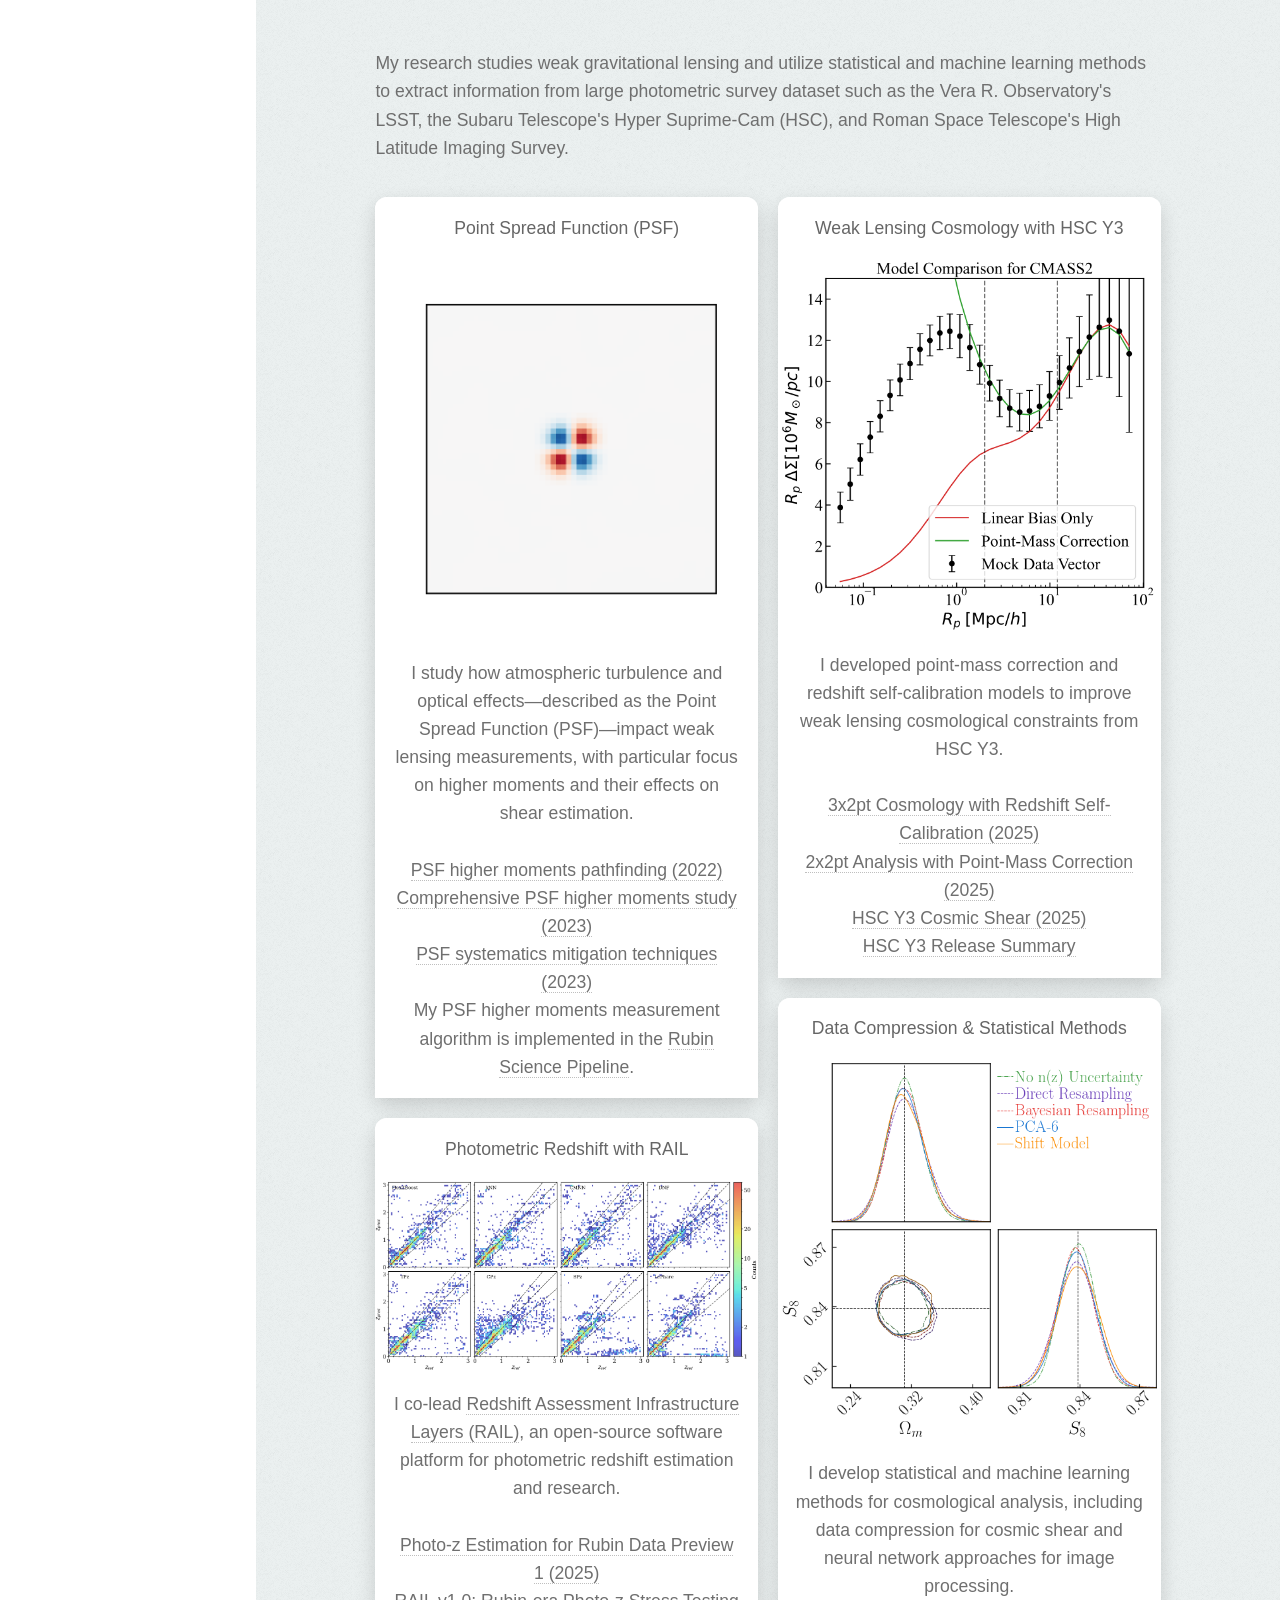
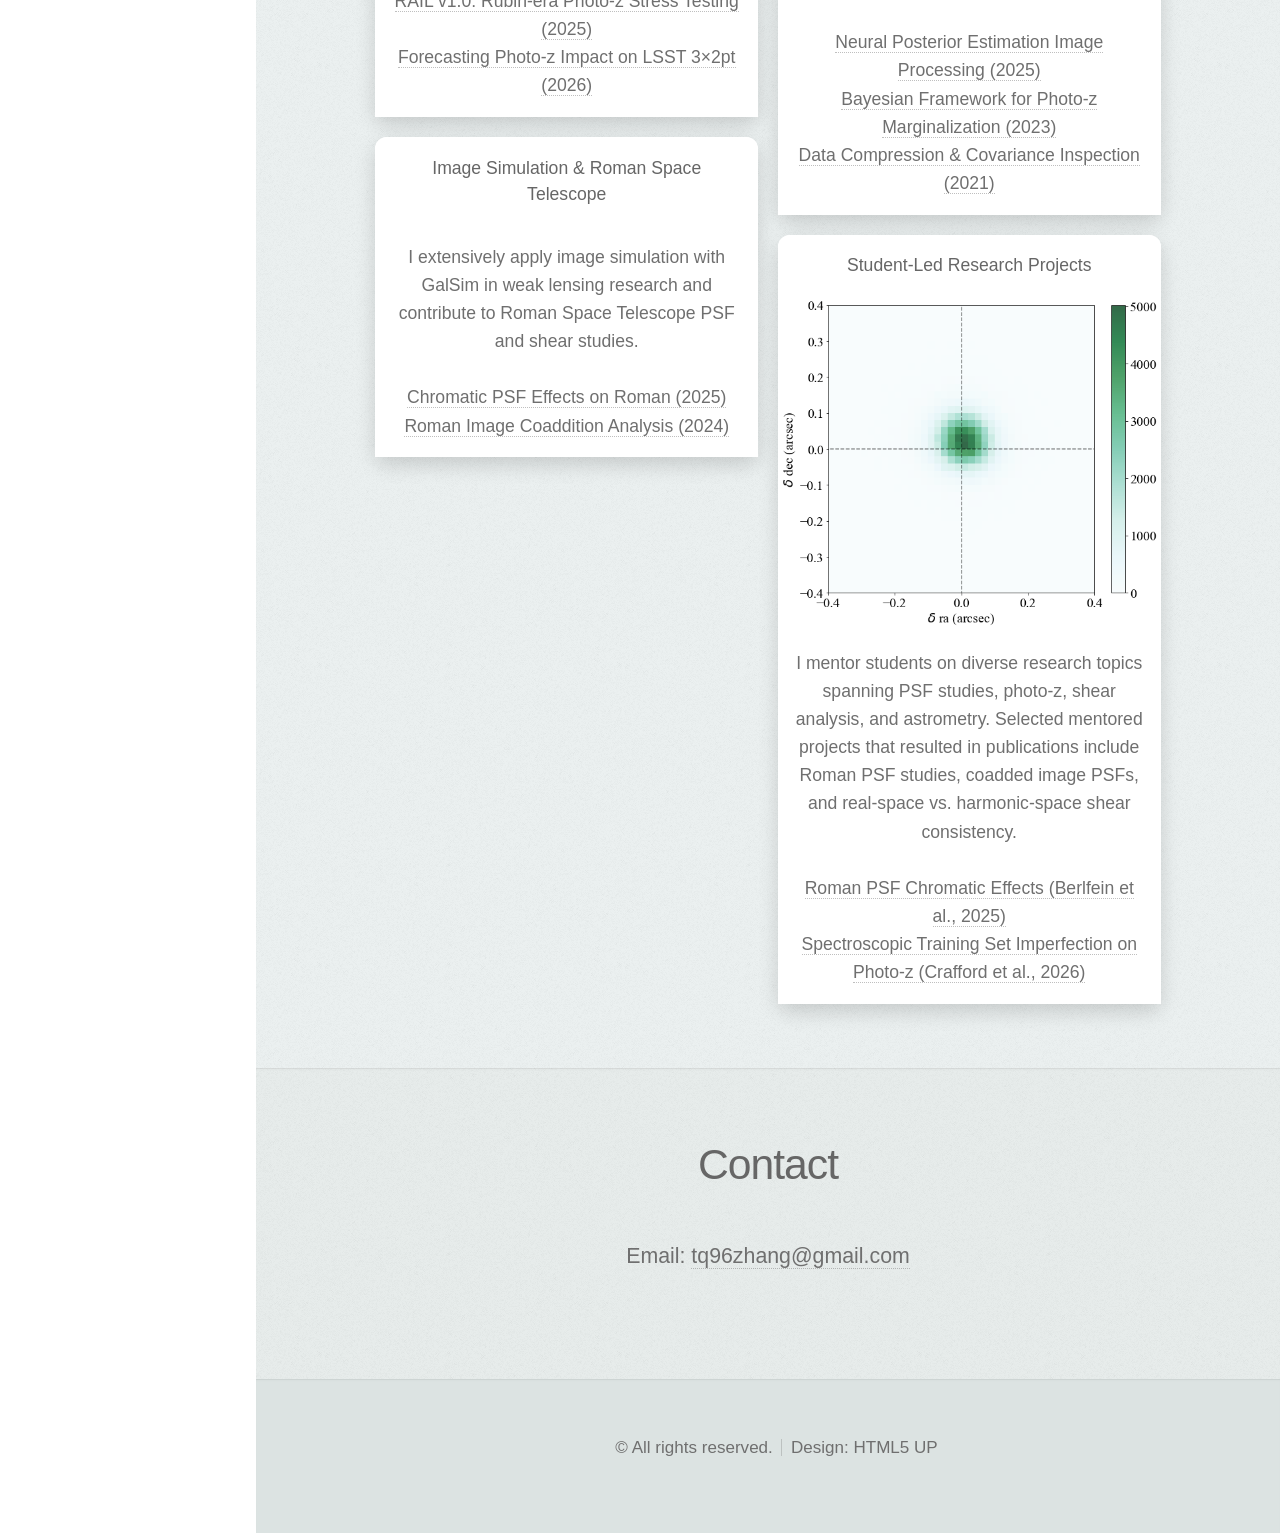
==== commit 2752f7b5: "Update About Me: change IBM reference to NLP internship" ====
--- a/index.html
+++ b/index.html
@@ -130,7 +130,7 @@
 									<!-- <p>  -->
 									I am an observational cosmologist who works with large extragalactic datasets from the Rubin
 									Observatory, the Hyper Suprime-Cam on the Subaru Telescope, and the Nancy Grace Roman Space Telescope
-									to study the large-scale structure of the Universe and the nature of dark matter and dark energy. My
+									to study the large-scale structure of the Universe and the nature of dark energy. My
 									research employs techniques such as weak gravitational lensing and galaxy clustering, and focuses on
 									observational systematics that can bias these analyses, including the Point Spread Function (PSF) and
 									photometric redshift (photo-z) estimation.<br> <br>
@@ -141,7 +141,7 @@
 									studies at Duke University and Shanghai Jiao Tong University. I have been passionate about astronomy since I was 15.<br> <br>
 									
 									I develop and adapt Machine Learning techniques for photometric redshift estimation and feature
-									extraction. In 2018, I have contributed to Natural Language Processing at IBM.<br> <br>
+									extraction. In 2018, I interned as a Natural Language Processing engineer.<br> <br>
 
 									I am based in Pittsburgh, PA, and occasionally visit the Bay Area in California.<br> <br>
 
